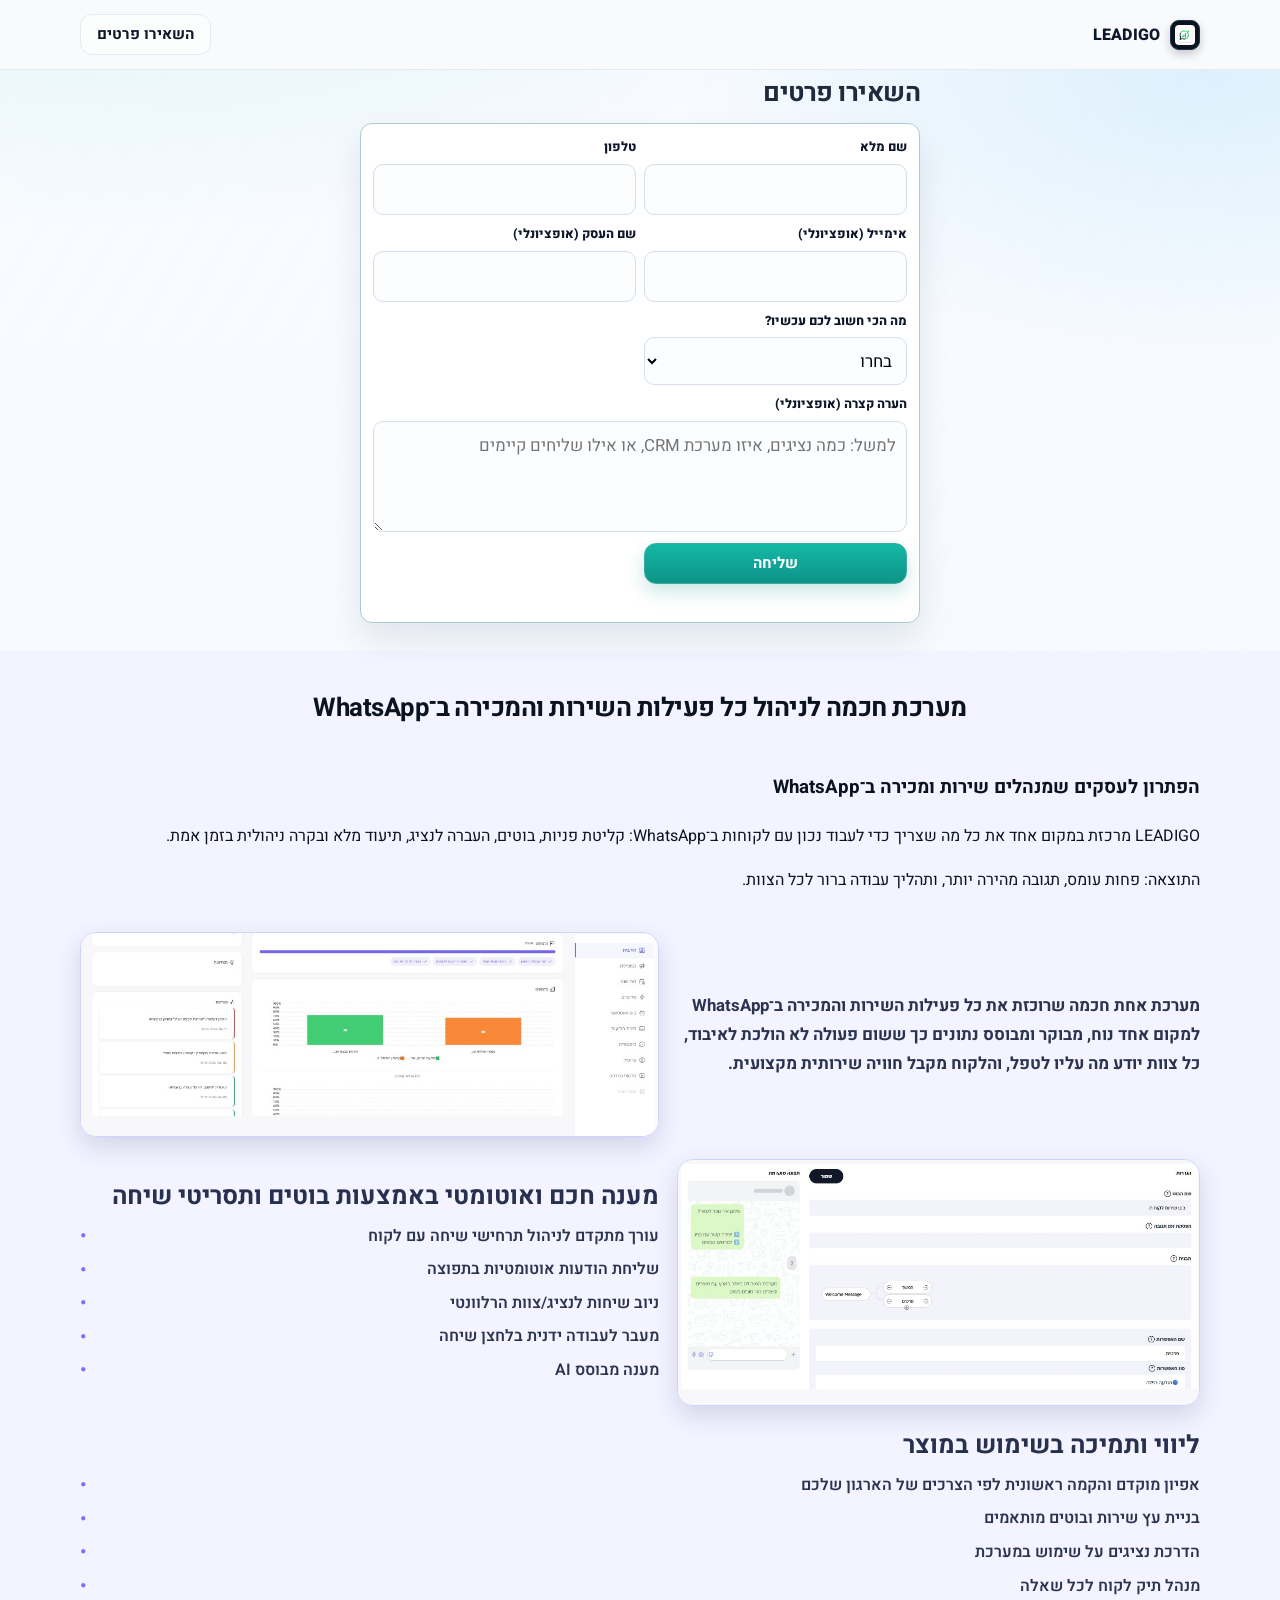
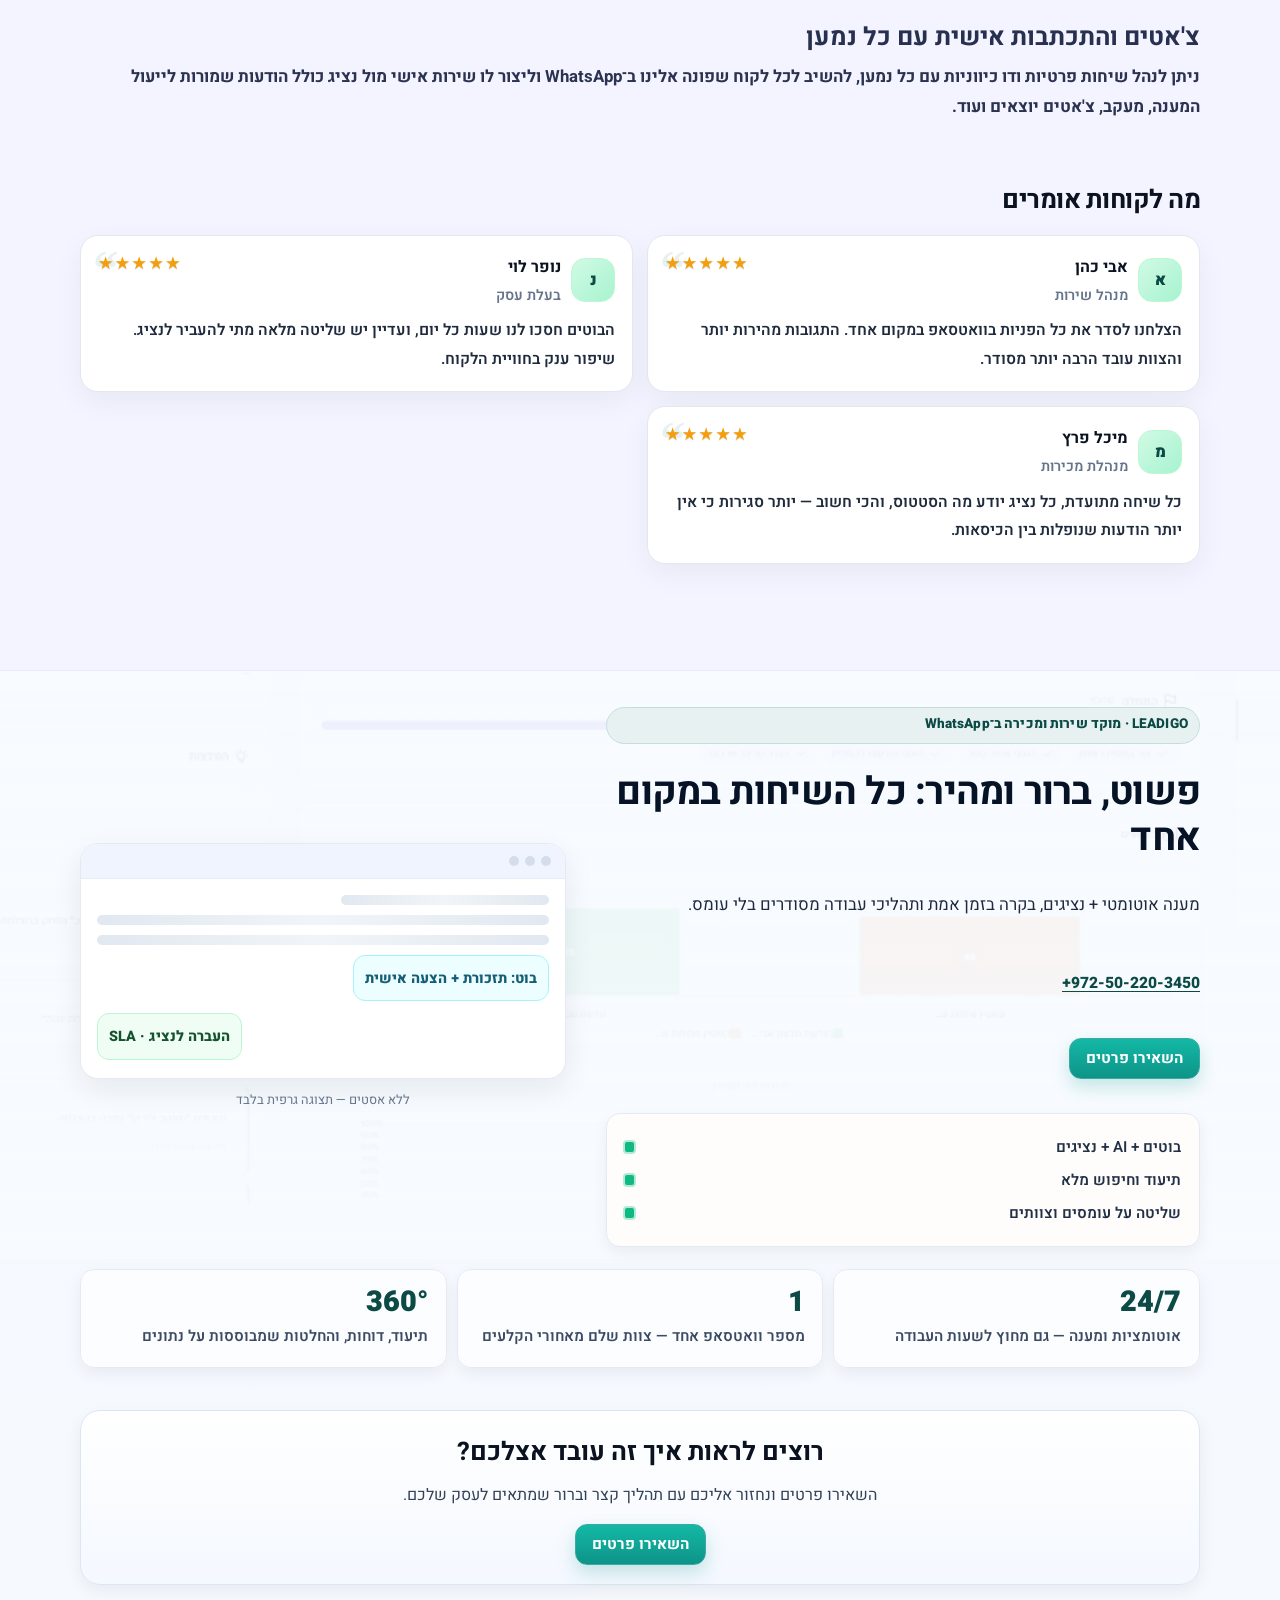
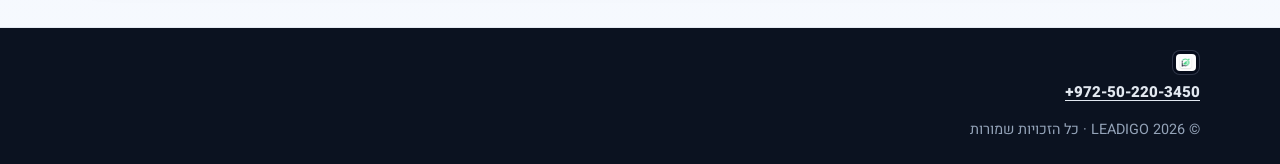
==== develop_folder/Leadigo/index.html @ 7d0fe499 "change views" ====
<!DOCTYPE html>
<html lang="he" dir="rtl">
  <head>
    <meta charset="UTF-8" />
    <meta name="viewport" content="width=device-width, initial-scale=1.0" />
    <meta name="description" content="LEADIGO — מערכת חכמה לניהול שירות ומכירה ב-WhatsApp: בוטים, אוטומציות, ריבוי נציגים, שליטה ובקרה." />
    <title>LEADIGO | מערכת לניהול שירות ומכירה ב-WhatsApp</title>
    <link rel="icon" type="image/png" href="images/brand/leadigo_favicon_green.png" />
    <link rel="preconnect" href="https://fonts.googleapis.com" />
    <link rel="preconnect" href="https://fonts.gstatic.com" crossorigin />
    <link href="https://fonts.googleapis.com/css2?family=Heebo:wght@400;500;600;700;800&display=swap" rel="stylesheet" />
    <link rel="stylesheet" href="css/styles.css" />
  </head>
  <body>
    <a class="skip-link" href="#main">דלג לתוכן</a>

    <header class="site-header">
      <div class="container header__inner">
        <div class="logo" aria-label="לוגו LEADIGO">
          <img class="logo__img logo__img--header" src="images/brand/leadigo_icon_app_white.png" alt="סמל LEADIGO" loading="eager" decoding="async" />
          <span class="logo__text">LEADIGO</span>
        </div>
        <div class="header__actions">
          <a class="btn btn--ghost" href="#lead">השאירו פרטים</a>
        </div>
      </div>
    </header>

    <main id="main">
      <section id="lead" class="section lead lead--top">
        <div class="container lead__grid">
          <div class="lead-top__info">
            <h2 class="section__title lead-top__title"><span>השאירו פרטים</span></h2>
          </div>
          <form class="form" id="contact-form" novalidate>
            <label class="field">
              <span>שם מלא</span>
              <input name="name" type="text" autocomplete="name" required />
            </label>
            <label class="field">
              <span>טלפון</span>
              <input name="phone" type="tel" autocomplete="tel" inputmode="tel" required />
            </label>
            <label class="field">
              <span>אימייל (אופציונלי)</span>
              <input name="email" type="email" autocomplete="email" />
            </label>
            <label class="field">
              <span>שם העסק (אופציונלי)</span>
              <input name="business" type="text" autocomplete="organization" />
            </label>
            <label class="field">
              <span>מה הכי חשוב לכם עכשיו?</span>
              <select name="focus" required>
                <option value="" selected disabled>בחרו</option>
                <option value="retention">שימור לקוחות / נטישה</option>
                <option value="automations">אוטמציות ומבצעים</option>
                <option value="support">מוקד שירות / ריבוי נציגים</option>
                <option value="overview">הכל — רוצים תמונת מצב</option>
              </select>
            </label>
            <label class="field field--full">
              <span>הערה קצרה (אופציונלי)</span>
              <textarea name="note" rows="3" placeholder="למשל: כמה נציגים, איזו מערכת CRM, או אילו שליחים קיימים"></textarea>
            </label>
            <button class="btn btn--primary btn--block" type="submit">שליחה</button>
            <p class="form__status" id="form-status" role="status" aria-live="polite"></p>
            <p class="form__fallback" id="form-fallback-tel" hidden>
              <a class="form-fallback__link" href="tel:+972502203450" dir="ltr">או התקשרו: +972-50-220-3450</a>
            </p>
          </form>
        </div>
      </section>

      <section class="section wa-solution" id="wa-solution" aria-labelledby="wa-solution-title">
        <div class="container wa-solution__stack">
          <h2 class="section__title wa-solution__main-title" id="wa-solution-title">מערכת חכמה לניהול כל פעילות השירות והמכירה ב־WhatsApp</h2>
          <article class="wa-intro">
            <div class="wa-intro__text">
              <h3>הפתרון לעסקים שמנהלים שירות ומכירה ב־WhatsApp</h3>
              <p>
                LEADIGO מרכזת במקום אחד את כל מה שצריך כדי לעבוד נכון עם לקוחות ב־WhatsApp: קליטת פניות, בוטים, העברה לנציג,
                תיעוד מלא ובקרה ניהולית בזמן אמת.
              </p>
              <p>
                התוצאה: פחות עומס, תגובה מהירה יותר, ותהליך עבודה ברור לכל הצוות.
              </p>
            </div>
          </article>

          <article class="wa-block wa-block--top">
            <div class="wa-block__text">
              <p>
                מערכת אחת חכמה שרוכזת את כל פעילות השירות והמכירה ב־WhatsApp למקום אחד נוח, מבוקר ומבוסס נתונים כך ששום פעולה לא
                הולכת לאיבוד, כל צוות יודע מה עליו לטפל, והלקוח מקבל חוויה שירותית מקצועית.
              </p>
            </div>
            <figure class="wa-block__media">
              <img src="images/leadigo-dashboard.png" alt="מסך מערכת LEADIGO לניהול שיחות ומכירה ב-WhatsApp" loading="eager" decoding="async" />
            </figure>
          </article>

          <article class="wa-block wa-block--bottom">
            <figure class="wa-block__media">
              <img src="images/leadigo-bot.png" alt="בוט ותסריטי שיחה לניהול אוטומטי ב-WhatsApp" loading="lazy" decoding="async" />
            </figure>
            <div class="wa-block__text">
              <h3>מענה חכם ואוטומטי באמצעות בוטים ותסריטי שיחה</h3>
              <ul class="wa-block__list" role="list">
                <li>עורך מתקדם לניהול תרחישי שיחה עם לקוח</li>
                <li>שליחת הודעות אוטומטיות בתפוצה</li>
                <li>ניוב שיחות לנציג/צוות הרלוונטי</li>
                <li>מעבר לעבודה ידנית בלחצן שיחה</li>
                <li>מענה מבוסס AI</li>
              </ul>
            </div>
          </article>

          <article class="wa-block wa-block--support">
            <div class="wa-block__text">
              <h3>ליווי ותמיכה בשימוש במוצר</h3>
              <ul class="wa-block__list" role="list">
                <li>אפיון מוקדם והקמה ראשונית לפי הצרכים של הארגון שלכם</li>
                <li>בניית עץ שירות ובוטים מותאמים</li>
                <li>הדרכת נציגים על שימוש במערכת</li>
                <li>מנהל תיק לקוח לכל שאלה</li>
              </ul>
            </div>
          </article>

          <article class="wa-block wa-block--fourth">
            <div class="wa-block__text">
              <h3>צ'אטים והתכתבות אישית עם כל נמען</h3>
              <p>
                ניתן לנהל שיחות פרטיות ודו כיווניות עם כל נמען, להשיב לכל לקוח שפונה אלינו ב־WhatsApp וליצור לו שירות אישי מול
                נציג כולל הודעות שמורות לייעול המענה, מעקב, צ'אטים יוצאים ועוד.
              </p>
            </div>
          </article>

          <section class="section testimonials" aria-label="ביקורות לקוחות">
            <h2 class="section__title">מה לקוחות אומרים</h2>
            <div class="reviews">
              <article class="review">
                <div class="review__head">
                  <span class="review__avatar" aria-hidden="true">א</span>
                  <div>
                    <h3 class="review__name">אבי כהן</h3>
                    <p class="review__role">מנהל שירות</p>
                  </div>
                  <div class="stars" aria-label="דירוג 5 מתוך 5">
                    <span class="star">★</span><span class="star">★</span><span class="star">★</span><span class="star">★</span><span class="star">★</span>
                  </div>
                </div>
                <p class="review__text">הצלחנו לסדר את כל הפניות בוואטסאפ במקום אחד. התגובות מהירות יותר והצוות עובד הרבה יותר מסודר.</p>
              </article>

              <article class="review">
                <div class="review__head">
                  <span class="review__avatar" aria-hidden="true">נ</span>
                  <div>
                    <h3 class="review__name">נופר לוי</h3>
                    <p class="review__role">בעלת עסק</p>
                  </div>
                  <div class="stars" aria-label="דירוג 5 מתוך 5">
                    <span class="star">★</span><span class="star">★</span><span class="star">★</span><span class="star">★</span><span class="star">★</span>
                  </div>
                </div>
                <p class="review__text">הבוטים חסכו לנו שעות כל יום, ועדיין יש שליטה מלאה מתי להעביר לנציג. שיפור ענק בחוויית הלקוח.</p>
              </article>

              <article class="review">
                <div class="review__head">
                  <span class="review__avatar" aria-hidden="true">מ</span>
                  <div>
                    <h3 class="review__name">מיכל פרץ</h3>
                    <p class="review__role">מנהלת מכירות</p>
                  </div>
                  <div class="stars" aria-label="דירוג 5 מתוך 5">
                    <span class="star">★</span><span class="star">★</span><span class="star">★</span><span class="star">★</span><span class="star">★</span>
                  </div>
                </div>
                <p class="review__text">כל שיחה מתועדת, כל נציג יודע מה הסטטוס, והכי חשוב — יותר סגירות כי אין יותר הודעות שנופלות בין הכיסאות.</p>
              </article>
            </div>
          </section>
        </div>
      </section>

      <section class="hero">
        <div class="container hero__grid">
          <div class="hero__copy">
            <p class="eyebrow">LEADIGO · מוקד שירות ומכירה ב־WhatsApp</p>
            <h1>פשוט, ברור ומהיר: כל השיחות במקום אחד</h1>
            <p class="lead">מענה אוטומטי + נציגים, בקרה בזמן אמת ותהליכי עבודה מסודרים בלי עומס.</p>
            <p class="contact-line"><a class="inline-link" href="tel:+972502203450" dir="ltr">+972-50-220-3450</a></p>
            <div class="hero__actions">
              <a class="btn btn--primary" href="#lead">השאירו פרטים</a>
            </div>
            <ul class="hero__checklist" role="list">
              <li>בוטים + AI + נציגים</li>
              <li>תיעוד וחיפוש מלא</li>
              <li>שליטה על עומסים וצוותים</li>
            </ul>
          </div>
          <div class="hero__panel" aria-hidden="true">
            <div class="mock-card">
              <div class="mock-card__header">
                <span class="mock-dot"></span>
                <span class="mock-dot"></span>
                <span class="mock-dot"></span>
              </div>
              <div class="mock-card__body">
                <div class="mock-line mock-line--short"></div>
                <div class="mock-line"></div>
                <div class="mock-line"></div>
                <div class="mock-pill">בוט: תזכורת + הצעה אישית</div>
                <div class="mock-pill mock-pill--alt">העברה לנציג · SLA</div>
              </div>
            </div>
            <p class="mock-note">ללא אסטים — תצוגה גרפית בלבד</p>
          </div>
        </div>
      </section>

      <section class="stats" aria-label="מספרים">
        <div class="container stats__row">
          <div class="stat">
            <span class="stat__num">24/7</span>
            <span class="stat__label">אוטומציות ומענה — גם מחוץ לשעות העבודה</span>
          </div>
          <div class="stat">
            <span class="stat__num">1</span>
            <span class="stat__label">מספר וואטסאפ אחד — צוות שלם מאחורי הקלעים</span>
          </div>
          <div class="stat">
            <span class="stat__num">360°</span>
            <span class="stat__label">תיעוד, דוחות, והחלטות שמבוססות על נתונים</span>
          </div>
        </div>
      </section>

      <section class="section closing-cta" aria-label="סיום">
        <div class="container closing-cta__inner">
          <h2>רוצים לראות איך זה עובד אצלכם?</h2>
          <p>השאירו פרטים ונחזור אליכם עם תהליך קצר וברור שמתאים לעסק שלכם.</p>
          <div class="closing-cta__actions">
            <a class="btn btn--primary" href="#lead">השאירו פרטים</a>
          </div>
        </div>
      </section>
    </main>

    <footer class="site-footer">
      <div class="container footer__inner">
        <img class="footer__logo" src="images/brand/leadigo_icon_app_white.png" alt="סמל LEADIGO" loading="lazy" decoding="async" />
        <p class="footer__line">
          <a class="footer__link" href="tel:+972502203450" dir="ltr">+972-50-220-3450</a>
        </p>
        <p class="footer__muted">© <span id="y"></span> LEADIGO · כל הזכויות שמורות</p>
      </div>
    </footer>

    <script src="js/main.js" defer></script>
  </body>
</html>
---- develop_folder/Leadigo/css/styles.css ----
/* Landing — RTL, mobile-first; decorative patterns + selected screenshots */
:root {
  --bg: #f6f8fb;
  --surface: #ffffff;
  --text: #0b1220;
  --muted: #4b5b76;
  --border: #e5eaf2;
  --shadow: 0 10px 30px rgba(15, 23, 42, 0.08);
  --shadow-sm: 0 6px 16px rgba(15, 23, 42, 0.06);
  --brand: #0f766e;
  --brand-2: #0d9488;
  --brand-ink: #053f3a;
  --ring: 0 0 0 4px rgba(13, 148, 136, 0.18);
  --radius: 14px;
  --radius-sm: 10px;
  --max: 1120px;
}

*,
*::before,
*::after {
  box-sizing: border-box;
}

html {
  scroll-behavior: smooth;
}

body {
  margin: 0;
  font-family: "Heebo", system-ui, -apple-system, "Segoe UI", Arial, sans-serif;
  color: var(--text);
  background:
    radial-gradient(1300px 650px at 8% -5%, rgba(20, 184, 166, 0.16), transparent 62%),
    radial-gradient(950px 520px at 94% 2%, rgba(14, 165, 233, 0.12), transparent 56%),
    linear-gradient(180deg, #f8fbff 0%, #f4f8ff 48%, #f6f9fe 100%);
  line-height: 1.75;
  font-size: 16px;
}
body::before {
  content: "";
  position: fixed;
  inset: 0;
  pointer-events: none;
  background: linear-gradient(120deg, rgba(255, 255, 255, 0.18), rgba(255, 255, 255, 0));
  z-index: -1;
}

a {
  color: inherit;
  text-decoration-thickness: 0.08em;
  text-underline-offset: 0.2em;
}

img,
svg,
video {
  max-width: 100%;
  height: auto;
}

.container {
  width: min(100% - 40px, var(--max));
  margin-inline: auto;
}

.skip-link {
  position: absolute;
  inset-inline-start: 10px;
  top: 10px;
  padding: 0.5rem 0.75rem;
  background: #000;
  color: #fff;
  border-radius: 8px;
  transform: translateY(-200%);
  z-index: 1000;
}
.skip-link:focus {
  transform: translateY(0);
}

/* Header */
.site-header {
  position: sticky;
  top: 0;
  z-index: 20;
  backdrop-filter: blur(10px);
  background: color-mix(in srgb, var(--bg) 78%, #ffffff 22%);
  border-bottom: 1px solid var(--border);
}
.header__inner {
  display: flex;
  align-items: center;
  justify-content: space-between;
  gap: 12px;
  padding: 14px 0;
  flex-wrap: wrap;
  row-gap: 10px;
}
.header__actions {
  display: flex;
  flex-wrap: wrap;
  align-items: center;
  justify-content: flex-end;
  gap: 8px;
}
@media (max-width: 640px) {
  .header__actions {
    width: 100%;
    justify-content: stretch;
  }
  .header__actions .btn {
    flex: 1 1 auto;
    min-width: calc(50% - 4px);
  }
  .hero {
    padding-top: 20px;
  }
  .hero__grid {
    gap: 22px;
  }
  .hero__actions {
    gap: 8px;
  }
  .hero__actions .btn {
    width: 100%;
  }
  .section {
    padding: 32px 0;
  }
  .section__title {
    margin-bottom: 0.6rem;
    line-height: 1.3;
  }
  .section__sub {
    margin-bottom: 1rem;
    line-height: 1.8;
  }
  .card {
    padding: 1rem;
  }
  .bullets {
    gap: 0.7rem;
  }
  .bullets li {
    padding: 0.85rem 0.85rem 0.9rem 0.75rem;
    line-height: 1.7;
  }
  .visual-teaser__main {
    min-height: 260px;
  }
  .visual-teaser__main img {
    height: 205px;
  }
  .visual-teaser__mini img {
    height: 150px;
  }
  .lead--top {
    padding-top: 14px;
  }
  .lead--top .section__title {
    font-size: 1.3rem;
  }
  .wa-solution {
    padding: 24px 0 20px;
  }
  .wa-solution .btn--primary {
    width: 100%;
  }
  .hero,
  .stats,
  .visual-strip,
  #features,
  .section--tint,
  .closing-cta,
  .site-footer {
    display: none;
  }
  .wa-solution__stack {
    gap: 14px;
  }
  .wa-solution__main-title {
    font-size: 1.45rem;
    line-height: 1.25;
  }
  .wa-block {
    gap: 10px;
  }
  .wa-block__text p {
    font-size: 0.98rem;
    line-height: 1.6;
  }
  .wa-block__text h3 {
    font-size: 1.28rem;
  }
  .wa-block__list li {
    font-size: 0.95rem;
  }
  .lead-top__pitch {
    text-align: center;
    margin-bottom: 0.85rem;
  }
  .lead-top__info {
    text-align: center;
  }
  .lead-top__title {
    justify-content: center;
    flex-wrap: wrap;
  }
  .lead-top__title-logo {
    width: 94px;
    border-radius: 10px;
  }
  .lead-top__logo {
    width: 150px;
    margin: 0 auto 0.6rem;
  }
  .logo__img--header {
    width: 28px;
    height: 28px;
    padding: 4px;
  }
  .logo__text {
    font-size: 0.92rem;
  }
  .flow {
    gap: 10px;
  }
  .flow__step {
    padding: 0.8rem;
  }
}
.logo {
  display: flex;
  align-items: center;
  gap: 10px;
  min-width: 0;
}
.logo__img {
  object-fit: cover;
  object-position: center;
  border-radius: 10px;
  flex: 0 0 auto;
  background: transparent;
}
.logo__img--header {
  width: 30px;
  height: 30px;
  padding: 4px;
  border-radius: 9px;
  background: #0b1220;
  border: 1px solid #1f3048;
  box-shadow: 0 4px 10px rgba(2, 6, 23, 0.2);
}
.logo__mark {
  width: 12px;
  height: 12px;
  border-radius: 999px;
  background: linear-gradient(135deg, var(--brand-2), #0369a1);
  box-shadow: 0 0 0 4px color-mix(in srgb, var(--brand) 20%, #ffffff 80%);
  flex: 0 0 auto;
}
.logo__text {
  font-weight: 800;
  color: #0f172a;
  white-space: nowrap;
  overflow: hidden;
  text-overflow: ellipsis;
  font-size: 1rem;
  letter-spacing: 0.01em;
}

/* Buttons */
.btn {
  display: inline-flex;
  align-items: center;
  justify-content: center;
  gap: 0.4rem;
  border: 1px solid transparent;
  border-radius: 12px;
  padding: 0.7rem 1rem;
  font-weight: 700;
  line-height: 1.1;
  cursor: pointer;
  text-decoration: none;
  transition: transform 0.12s ease, background 0.2s ease, box-shadow 0.2s ease, border-color 0.2s ease;
  font-family: inherit;
  font-size: 0.95rem;
  white-space: nowrap;
}
.btn:focus-visible {
  outline: none;
  box-shadow: var(--ring);
}
.btn--primary {
  background: linear-gradient(180deg, #14b8a6, #0d9488);
  color: #fff;
  border-color: color-mix(in srgb, #ffffff 20%, #0d9488 80%);
  box-shadow: 0 8px 18px rgba(13, 148, 136, 0.22);
}
.btn--primary:hover {
  transform: translateY(-1px);
  box-shadow: 0 12px 24px rgba(13, 148, 136, 0.26);
}
.btn--primary:active {
  transform: translateY(0);
}
.btn--ghost {
  background: rgba(255, 255, 255, 0.6);
  border-color: var(--border);
  color: #0f172a;
}
.btn--ghost:hover {
  border-color: color-mix(in srgb, var(--brand) 30%, #ffffff 70%);
  background: #fff;
}
.btn--link {
  background: transparent;
  color: #0b4a45;
  border: 0;
  text-decoration: underline;
  text-underline-offset: 0.25em;
  box-shadow: none;
  font-weight: 600;
  padding: 0.6rem 0.5rem;
}
.btn--wa {
  background: #25d366;
  color: #062d20;
  border-color: #16a34a;
  box-shadow: 0 8px 16px rgba(22, 163, 74, 0.22);
}
.btn--wa:hover {
  filter: brightness(1.04);
  transform: translateY(-1px);
}
.btn--block {
  width: 100%;
}
.btn--block {
  margin-top: 0.2rem;
}

/* Top: WhatsApp product context (before lead form) */
.wa-solution {
  padding: 26px 0 18px;
  border-bottom: 1px solid #e8eaff;
  background: #f3f4ff;
}
.wa-solution__stack {
  max-width: 1140px;
  margin-inline: auto;
  display: grid;
  gap: 22px;
}
.wa-solution__main-title {
  text-align: center;
  margin-bottom: 0;
  font-size: clamp(1.45rem, 1rem + 1.2vw, 2.1rem);
}
.wa-block {
  display: grid;
  grid-template-columns: 1fr;
  gap: 18px;
  align-items: center;
}
@media (min-width: 980px) {
  .wa-block--top,
  .wa-block--bottom {
    grid-template-columns: 0.95fr 1.05fr;
  }
}
.wa-block--bottom .wa-block__text {
  order: 2;
}
.wa-block__media {
  margin: 0;
}
.wa-block__media img {
  display: block;
  width: 100%;
  border-radius: 16px;
  border: 1px solid #cfd3ff;
  box-shadow: 0 10px 24px rgba(40, 48, 120, 0.16);
}
.wa-block__text p {
  margin: 0;
  font-weight: 700;
  font-size: 1.05rem;
  line-height: 1.75;
  color: #2b3350;
}
.wa-block__text h3 {
  margin: 0 0 0.6rem 0;
  font-size: clamp(1.25rem, 1rem + 0.7vw, 1.8rem);
  line-height: 1.25;
  color: #28304f;
}
.wa-block__list {
  margin: 0;
  padding: 0;
  list-style: none;
  display: grid;
  gap: 0.35rem;
}
.wa-block__list li {
  position: relative;
  padding-inline-end: 1rem;
  font-size: 1rem;
  color: #2b3350;
  font-weight: 600;
}
.wa-block__list li::before {
  content: "•";
  position: absolute;
  inset-inline-end: 0;
  top: -0.05rem;
  color: #7c6cff;
  font-size: 1.15rem;
}
.wa-block--support {
  margin-top: 2px;
}

/* Hero */
.hero {
  padding: 36px 0 12px;
  position: relative;
}
.hero::before {
  content: "";
  position: absolute;
  inset: 0;
  background-image: linear-gradient(180deg, rgba(248, 251, 255, 0.9), rgba(248, 251, 255, 0.96)), url("../images/leadigo-dashboard.png");
  background-size: cover;
  background-position: center top;
  opacity: 0.78;
  z-index: -1;
}
.hero__grid {
  display: grid;
  grid-template-columns: 1fr;
  gap: 28px;
  align-items: start;
}
.hero__copy {
  display: grid;
  gap: 0.8rem;
}
@media (min-width: 900px) {
  .hero__grid {
    grid-template-columns: 1.1fr 0.9fr;
    gap: 40px;
    align-items: center;
  }
}
.eyebrow {
  display: inline-flex;
  align-items: center;
  gap: 0.5rem;
  font-weight: 800;
  letter-spacing: 0.01em;
  text-transform: none;
  color: #0b4a45;
  background: color-mix(in srgb, var(--brand) 10%, #ffffff 90%);
  border: 1px solid color-mix(in srgb, var(--brand) 24%, #ffffff 76%);
  border-radius: 999px;
  padding: 0.35rem 0.7rem;
  font-size: 0.85rem;
  margin: 0 0 0.8rem 0;
}
h1 {
  font-size: clamp(1.75rem, 1.1rem + 2.1vw, 2.4rem);
  line-height: 1.2;
  margin: 0 0 1rem 0;
  color: #061226;
  letter-spacing: -0.02em;
}
.lead {
  color: #1f2a3d;
  font-size: 1.05rem;
  margin: 0 0 1.25rem 0;
  line-height: 1.8;
}
.contact-line {
  margin: 0.55rem 0 1.15rem 0;
  font-size: 0.98rem;
  color: #1e293b;
  font-weight: 600;
}
.contact-line--tight {
  margin: 0.2rem 0 0.6rem 0;
  font-size: 0.95rem;
}
.contact-line__sep {
  color: #94a3b8;
  margin: 0 0.4rem;
  font-weight: 400;
}
.inline-link {
  color: #0b4a45;
  font-weight: 800;
  text-decoration: underline;
  text-underline-offset: 0.2em;
}
code {
  font-size: 0.85em;
  background: #f1f5f9;
  padding: 0.1em 0.35em;
  border-radius: 6px;
  border: 1px solid #e2e8f0;
}
.hero__actions {
  display: flex;
  flex-wrap: wrap;
  gap: 10px;
  margin: 0.6rem 0 0.3rem 0;
  align-items: center;
}
.hero__checklist {
  margin: 1rem 0 0 0;
  padding: 0.85rem 1.1rem;
  list-style: none;
  border: 1px solid var(--border);
  background: color-mix(in srgb, #ffffff 80%, #fff7ed 20%);
  border-radius: 14px;
  box-shadow: var(--shadow-sm);
}
.hero__checklist li {
  position: relative;
  padding-inline-end: 1.6rem;
  margin: 0.4rem 0;
  color: #223047;
  font-weight: 600;
  font-size: 0.95rem;
}
.hero__checklist li::before {
  content: "";
  position: absolute;
  inset-inline-end: 0;
  top: 0.5rem;
  width: 0.6rem;
  height: 0.6rem;
  border-radius: 2px;
  background: #10b981;
  box-shadow: 0 0 0 2px color-mix(in srgb, #10b981 32%, #ffffff 68%);
}
.hero__panel {
  display: flex;
  flex-direction: column;
  gap: 10px;
}
.mock-card {
  background: var(--surface);
  border: 1px solid var(--border);
  border-radius: 18px;
  box-shadow: var(--shadow);
  overflow: hidden;
}
.mock-card__header {
  display: flex;
  gap: 6px;
  padding: 12px 14px;
  background: #f0f4ff;
  border-bottom: 1px solid #e7edf8;
}
.mock-dot {
  width: 10px;
  height: 10px;
  border-radius: 999px;
  background: #cbd5e1;
  opacity: 0.7;
}
.mock-card__body {
  padding: 16px 16px 18px;
  display: grid;
  gap: 10px;
}
.mock-line {
  height: 10px;
  border-radius: 999px;
  background: linear-gradient(90deg, #e2e8f0, #f1f5f9, #e2e8f0);
}
.mock-line--short {
  width: 46%;
}
.mock-pill {
  font-size: 0.9rem;
  display: inline-flex;
  align-items: center;
  justify-content: center;
  padding: 0.6rem 0.7rem;
  background: #ecfeff;
  color: #155e75;
  border: 1px solid #a5f3fc;
  border-radius: 12px;
  font-weight: 800;
  width: fit-content;
  max-width: 100%;
}
.mock-pill--alt {
  background: #f0fdf4;
  color: #14532d;
  border-color: #bbf7d0;
  justify-self: end;
  margin-top: 2px;
}
.mock-note {
  font-size: 0.8rem;
  color: #64748b;
  text-align: center;
  margin: 0;
}

/* Stats */
.stats {
  margin-top: 10px;
}
.stats__row {
  display: grid;
  grid-template-columns: 1fr;
  gap: 10px;
  margin-top: 10px;
}
@media (min-width: 800px) {
  .stats__row {
    grid-template-columns: repeat(3, 1fr);
  }
}
.visual-strip {
  padding-top: 26px;
}
.visual-teaser {
  display: grid;
  grid-template-columns: 1fr;
  gap: 14px;
  margin-top: 0.8rem;
}
@media (min-width: 940px) {
  .visual-teaser {
    grid-template-columns: 1.25fr 0.75fr;
    gap: 18px;
    align-items: stretch;
  }
}
.visual-teaser__main,
.visual-teaser__mini {
  background: #fff;
  border: 1px solid #dbe6f2;
  border-radius: 18px;
  box-shadow: 0 12px 30px rgba(15, 23, 42, 0.08);
  overflow: hidden;
  opacity: 0;
  transform: translateY(14px);
  animation: visual-fade-in 650ms ease forwards;
}
.visual-teaser__main {
  animation-delay: 80ms;
}
.visual-teaser__mini:nth-child(1) {
  animation-delay: 180ms;
}
.visual-teaser__mini:nth-child(2) {
  animation-delay: 280ms;
}
.visual-teaser__main img,
.visual-teaser__mini img {
  display: block;
  width: 100%;
  height: 100%;
  object-fit: cover;
  object-position: top center;
  background: #e2e8f0;
}
@media (min-width: 940px) {
  .visual-teaser__main {
    min-height: 380px;
  }
}
.visual-teaser__main p,
.visual-teaser__mini p {
  margin: 0;
  padding: 0.75rem 0.9rem 0.85rem;
  font-weight: 700;
  color: #1e293b;
  background: linear-gradient(180deg, #ffffff, #f8fbff);
}
.visual-teaser__side {
  display: grid;
  gap: 14px;
}
.visual-teaser__mini {
  min-height: 182px;
}
@keyframes visual-fade-in {
  from {
    opacity: 0;
    transform: translateY(14px);
  }
  to {
    opacity: 1;
    transform: translateY(0);
  }
}

/* Flow */
.flow {
  display: grid;
  grid-template-columns: 1fr;
  gap: 12px;
  margin-top: 0.8rem;
}
@media (min-width: 900px) {
  .flow {
    grid-template-columns: repeat(4, 1fr);
  }
}
.flow__step {
  background: #fff;
  border: 1px solid #e2e8f0;
  border-radius: 14px;
  padding: 0.9rem;
  box-shadow: 0 6px 18px rgba(2, 6, 23, 0.05);
}
.flow__num {
  display: inline-flex;
  width: 1.8rem;
  height: 1.8rem;
  align-items: center;
  justify-content: center;
  border-radius: 999px;
  background: #0f766e;
  color: #fff;
  font-weight: 800;
  font-size: 0.9rem;
}
.flow__step h3 {
  margin: 0.5rem 0 0.35rem;
  font-size: 1rem;
}
.flow__step p {
  margin: 0;
  color: #475569;
  font-size: 0.92rem;
}

.closing-cta {
  padding-top: 20px;
}
.closing-cta__inner {
  border: 1px solid #dbe6f2;
  background: linear-gradient(180deg, #ffffff, #f4f8ff);
  border-radius: 20px;
  padding: 1.2rem;
  text-align: center;
  box-shadow: var(--shadow-sm);
}
.closing-cta__inner h2 {
  margin: 0 0 0.4rem 0;
  font-size: clamp(1.25rem, 1rem + 0.9vw, 1.6rem);
}
.closing-cta__inner p {
  margin: 0;
  color: #334155;
}
.closing-cta__actions {
  margin-top: 0.9rem;
  display: flex;
  flex-wrap: wrap;
  justify-content: center;
  gap: 8px;
}
.stat {
  background: rgba(255, 255, 255, 0.6);
  border: 1px solid var(--border);
  border-radius: var(--radius);
  padding: 1.05rem 1.1rem;
  box-shadow: var(--shadow-sm);
}
.stat__num {
  display: block;
  font-weight: 900;
  font-size: 1.8rem;
  line-height: 1.1;
  color: #0b4a45;
  margin-bottom: 0.2rem;
}
.stat__label {
  color: #3b4b63;
  font-size: 0.95rem;
  font-weight: 600;
}

/* Sections */
.section {
  padding: 42px 0;
}
.section--tint {
  background: linear-gradient(180deg, #ffffff, #f1f5f9 120%);
  border-top: 1px solid #e8eef7;
  border-bottom: 1px solid #e8eef7;
}
.section__title {
  margin: 0 0 0.4rem 0;
  font-size: clamp(1.35rem, 1.05rem + 0.7vw, 1.7rem);
  line-height: 1.2;
  letter-spacing: -0.02em;
}
.section__sub {
  margin: 0 0 1.35rem 0;
  color: #334155;
  max-width: 85ch;
  line-height: 1.85;
}
.feature-grid {
  display: grid;
  grid-template-columns: 1fr;
  gap: 14px;
  margin-top: 1.2rem;
}
@media (min-width: 800px) {
  .feature-grid {
    grid-template-columns: repeat(2, 1fr);
  }
}
.card {
  background: #fff;
  border: 1px solid var(--border);
  border-radius: var(--radius);
  box-shadow: var(--shadow-sm);
  padding: 1.1rem 1.15rem 1.15rem;
}
.card h3 {
  margin: 0 0 0.4rem 0;
  font-size: 1.1rem;
  color: #0b1220;
}
.card p {
  margin: 0;
  color: #2f3c52;
  font-size: 0.98rem;
  line-height: 1.75;
}
.bullets {
  list-style: none;
  margin: 0.5rem 0 0 0;
  padding: 0;
  display: grid;
  gap: 0.6rem;
}
.bullets li {
  position: relative;
  padding: 0.8rem 0.9rem 0.85rem 0.8rem;
  background: #fff;
  border: 1px solid #e2e8f0;
  border-radius: 12px;
  box-shadow: 0 4px 12px rgba(15, 23, 42, 0.04);
}
.bullets li::before {
  content: "✓";
  display: inline-block;
  width: 1.4rem;
  text-align: center;
  color: #0f766e;
  font-weight: 900;
  margin-left: 0.35rem;
}
html[dir="rtl"] .bullets li {
  border-right: 3px solid #14b8a6;
  border-left: 1px solid #e2e8f0;
}
html[dir="ltr"] .bullets li {
  border-left: 3px solid #14b8a6;
}

/* Form */
.lead {
  padding-bottom: 8px;
}
.lead--top {
  padding-top: 8px;
}
.lead--top .lead__grid {
  max-width: 560px;
  margin-inline: auto;
  gap: 8px;
  grid-template-columns: 1fr;
}
.lead-top__info {
  text-align: right;
}
.lead-top__title {
  display: inline-flex;
  align-items: center;
  gap: 0.3rem;
}
.lead-top__title-logo {
  width: 108px;
  height: auto;
  border-radius: 12px;
  padding: 0.2rem 0.45rem;
  background: linear-gradient(180deg, #ffffff, #f7fbff);
  border: 1px solid #deebf6;
  box-shadow: 0 4px 12px rgba(15, 23, 42, 0.05);
}
.lead-top__logo {
  width: 168px;
  height: auto;
  display: block;
  margin: 0 0 0.75rem auto;
}
.lead-top__logo--hero {
  background: linear-gradient(180deg, #ffffff, #f8fbff);
  border: 1px solid #e2e8f0;
  border-radius: 12px;
  padding: 0.35rem 0.6rem;
  box-shadow: 0 6px 14px rgba(15, 23, 42, 0.05);
}
.lead-top__info .section__sub {
  max-width: none;
}
.lead__grid {
  display: grid;
  grid-template-columns: 1fr;
  gap: 10px;
  align-items: start;
}
.lead-top__pitch {
  margin: 0 0 0.7rem 0;
  padding: 0.75rem 0.9rem;
  border-radius: 12px;
  border: 1px solid #d7e7f3;
  background: linear-gradient(180deg, #ffffff, #f7fbff);
  color: #1e293b;
  font-weight: 600;
  line-height: 1.7;
}
@media (min-width: 900px) {
  .lead__grid {
    grid-template-columns: 1.05fr 0.95fr;
    gap: 34px;
  }
  .lead--top .lead__grid {
    grid-template-columns: 1fr;
  }
}
.fineprint {
  margin: 0.9rem 0 0 0;
  color: #64748b;
  font-size: 0.9rem;
}
.form {
  background: #fff;
  border: 1px solid var(--border);
  border-radius: 12px;
  box-shadow: var(--shadow);
  padding: 0.75rem;
  display: grid;
  grid-template-columns: 1fr;
  gap: 0.5rem;
}
.lead--top .form {
  border-color: color-mix(in srgb, var(--brand) 24%, #dbe6f2 76%);
  box-shadow: 0 16px 34px rgba(15, 23, 42, 0.09);
}
@media (min-width: 600px) {
  .form {
    grid-template-columns: repeat(2, 1fr);
  }
  .field--full {
    grid-column: 1 / -1;
  }
}
.field {
  display: grid;
  gap: 0.3rem;
}
.field span {
  font-weight: 800;
  font-size: 0.8rem;
  color: #0f172a;
}
input,
select,
textarea {
  width: 100%;
  font: inherit;
  border-radius: 10px;
  border: 1px solid #d5deea;
  padding: 0.58rem 0.65rem;
  background: #fbfdff;
  transition: box-shadow 0.2s, border-color 0.2s, background 0.2s;
}
input:focus,
select:focus,
textarea:focus {
  outline: none;
  border-color: color-mix(in srgb, var(--brand) 50%, #d5deea 50%);
  box-shadow: var(--ring);
  background: #fff;
}
.form__status {
  grid-column: 1 / -1;
  min-height: 1rem;
  margin: 0.1rem 0 0 0;
  font-size: 0.85rem;
  font-weight: 700;
  color: #0f766e;
}
.form__fallback {
  grid-column: 1 / -1;
  margin: 0.1rem 0 0 0;
  text-align: center;
}
.form-fallback__link {
  font-weight: 800;
  color: #0b4a45;
  text-decoration: underline;
  text-underline-offset: 0.2em;
}

/* Testimonials */
.testimonials {
  padding-bottom: 64px;
}
.reviews {
  display: grid;
  grid-template-columns: 1fr;
  gap: 14px;
  margin-top: 1.2rem;
}
@media (min-width: 800px) {
  .reviews {
    grid-template-columns: repeat(2, 1fr);
  }
}
.review {
  background: #fff;
  border: 1px solid #e2e8f0;
  border-radius: 18px;
  padding: 1.05rem 1.05rem 1.1rem;
  box-shadow: 0 10px 30px rgba(2, 6, 23, 0.05);
  position: relative;
  overflow: hidden;
}
.review::before {
  content: "“";
  position: absolute;
  inset-inline-end: 12px;
  top: 6px;
  font-size: 3.2rem;
  line-height: 1;
  color: rgba(15, 118, 110, 0.10);
  font-weight: 900;
  font-family: Georgia, "Times New Roman", serif;
  pointer-events: none;
}
.review__head {
  display: grid;
  grid-template-columns: auto 1fr auto;
  gap: 10px;
  align-items: center;
  margin-bottom: 0.6rem;
}
.review__avatar {
  width: 44px;
  height: 44px;
  border-radius: 14px;
  display: flex;
  align-items: center;
  justify-content: center;
  font-weight: 900;
  color: #0b4a45;
  background: linear-gradient(135deg, #d1fae5, #a7f3d0);
  border: 1px solid #bbf7d0;
}
.review__name {
  font-size: 1rem;
  margin: 0 0 0.1rem 0;
}
.review__role {
  margin: 0;
  color: #64748b;
  font-size: 0.9rem;
  font-weight: 600;
}
.stars {
  display: inline-flex;
  gap: 1px;
  align-self: start;
  margin-top: 2px;
}
.star {
  color: #f59e0b;
  font-size: 1.1rem;
  line-height: 1;
  text-shadow: 0 1px 0 rgba(0, 0, 0, 0.1);
  filter: drop-shadow(0 1px 0 rgba(0, 0, 0, 0.03));
}
.review__text {
  margin: 0;
  color: #1f2a3d;
  font-size: 0.98rem;
  font-weight: 600;
  line-height: 1.8;
}

@media (max-width: 420px) {
  .review__head {
    grid-template-columns: auto 1fr;
    grid-template-rows: auto auto;
  }
  .stars {
    grid-column: 1 / -1;
    justify-self: start;
  }
}

/* Footer */
.site-footer {
  border-top: 1px solid var(--border);
  background: #0b1220;
  color: #cbd5e1;
  padding: 22px 0;
}
.footer__inner {
  display: grid;
  gap: 0.4rem;
}
.footer__logo {
  width: 28px;
  height: auto;
  padding: 3px;
  border-radius: 8px;
  background: rgba(2, 6, 23, 0.55);
  border: 1px solid rgba(148, 163, 184, 0.28);
}
.footer__logo--soft {
  padding: 0.25rem 0.45rem;
  border-radius: 10px;
  background: rgba(255, 255, 255, 0.95);
  border: 1px solid rgba(148, 163, 184, 0.35);
  box-shadow: 0 3px 10px rgba(2, 6, 23, 0.25);
}
.footer__line {
  margin: 0;
  line-height: 1.5;
  font-size: 0.95rem;
}
.footer__muted {
  margin: 0.4rem 0 0 0;
  color: #94a3b8;
  font-size: 0.9rem;
}
.footer__link {
  color: #e2e8f0;
  font-weight: 800;
  text-decoration: underline;
  text-underline-offset: 0.2em;
}
.footer__link:hover {
  color: #fff;
}
.footer__sep {
  margin: 0 0.45rem;
  color: #64748b;
}

/* Reduced motion */
@media (prefers-reduced-motion: reduce) {
  html {
    scroll-behavior: auto;
  }
  .btn {
    transition: none;
  }
  .btn--primary:hover {
    transform: none;
  }
  .visual-teaser__main,
  .visual-teaser__mini {
    animation: none;
    opacity: 1;
    transform: none;
  }
}
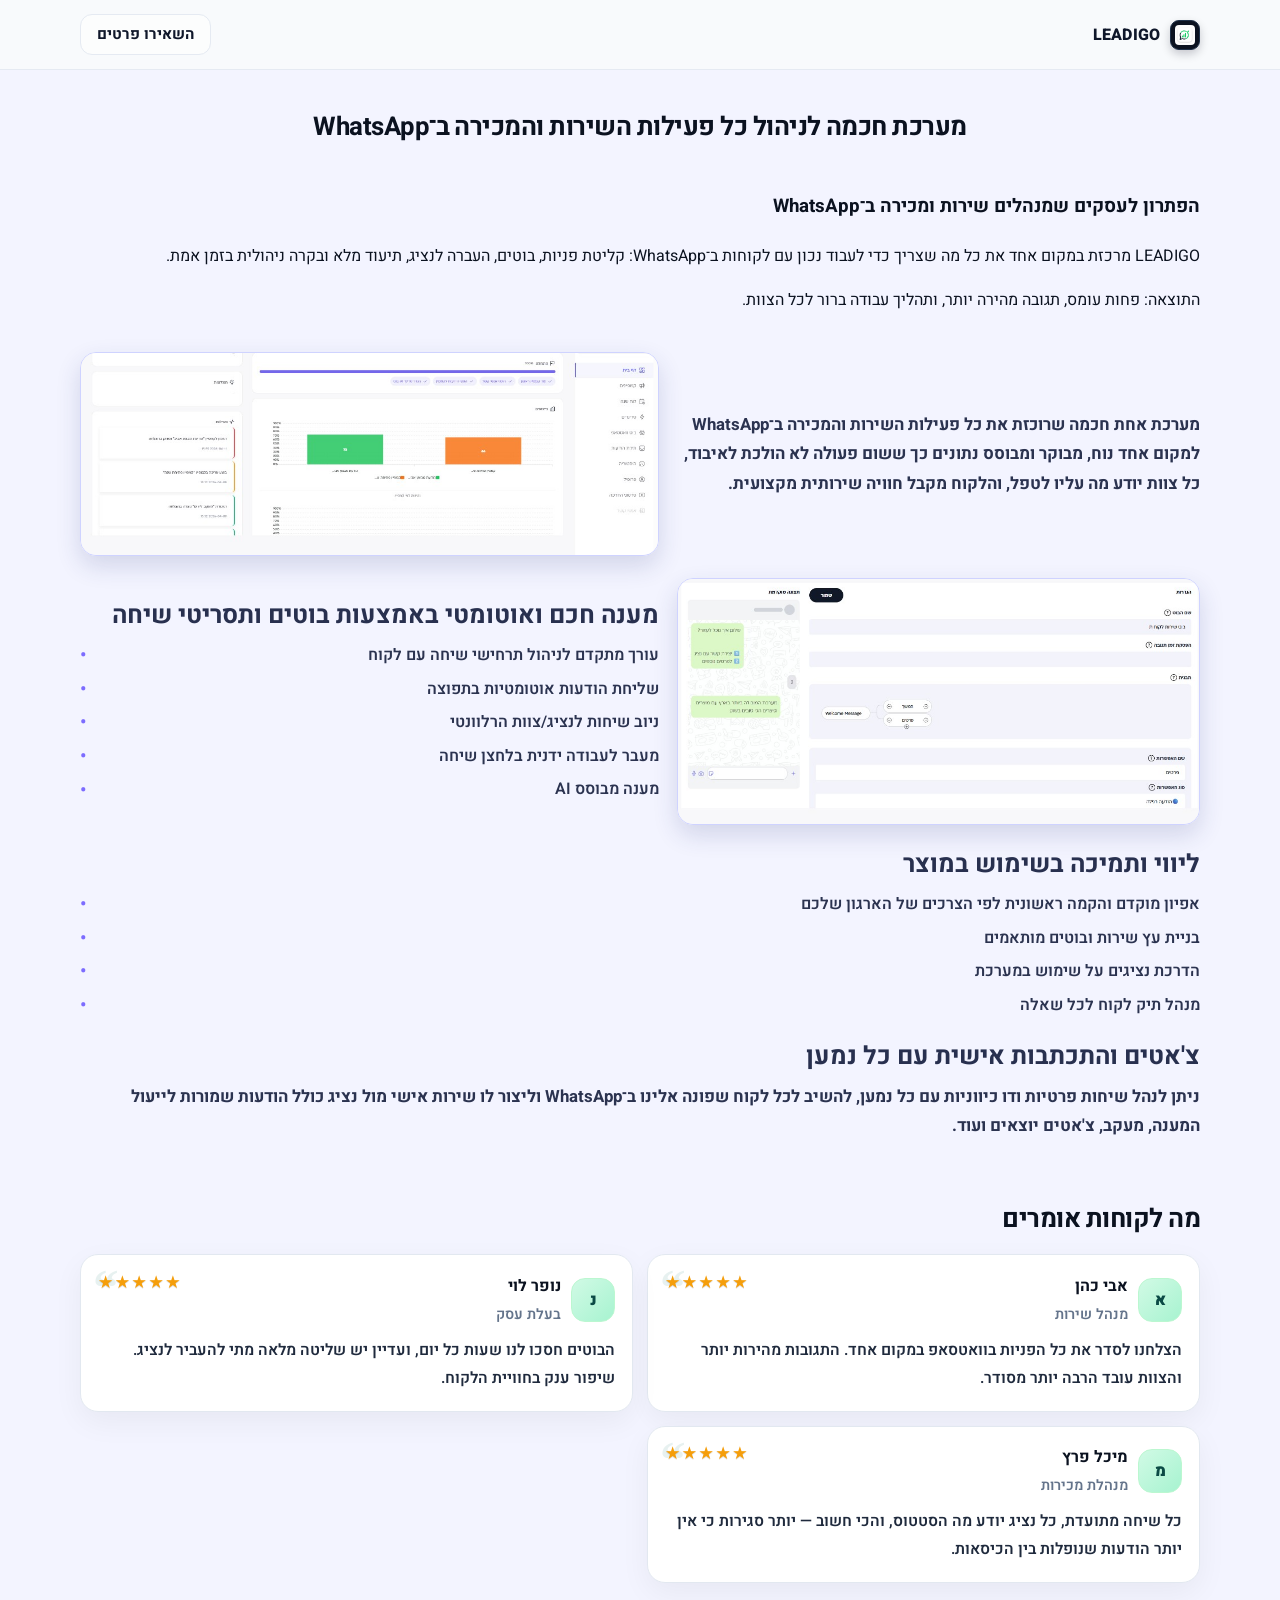
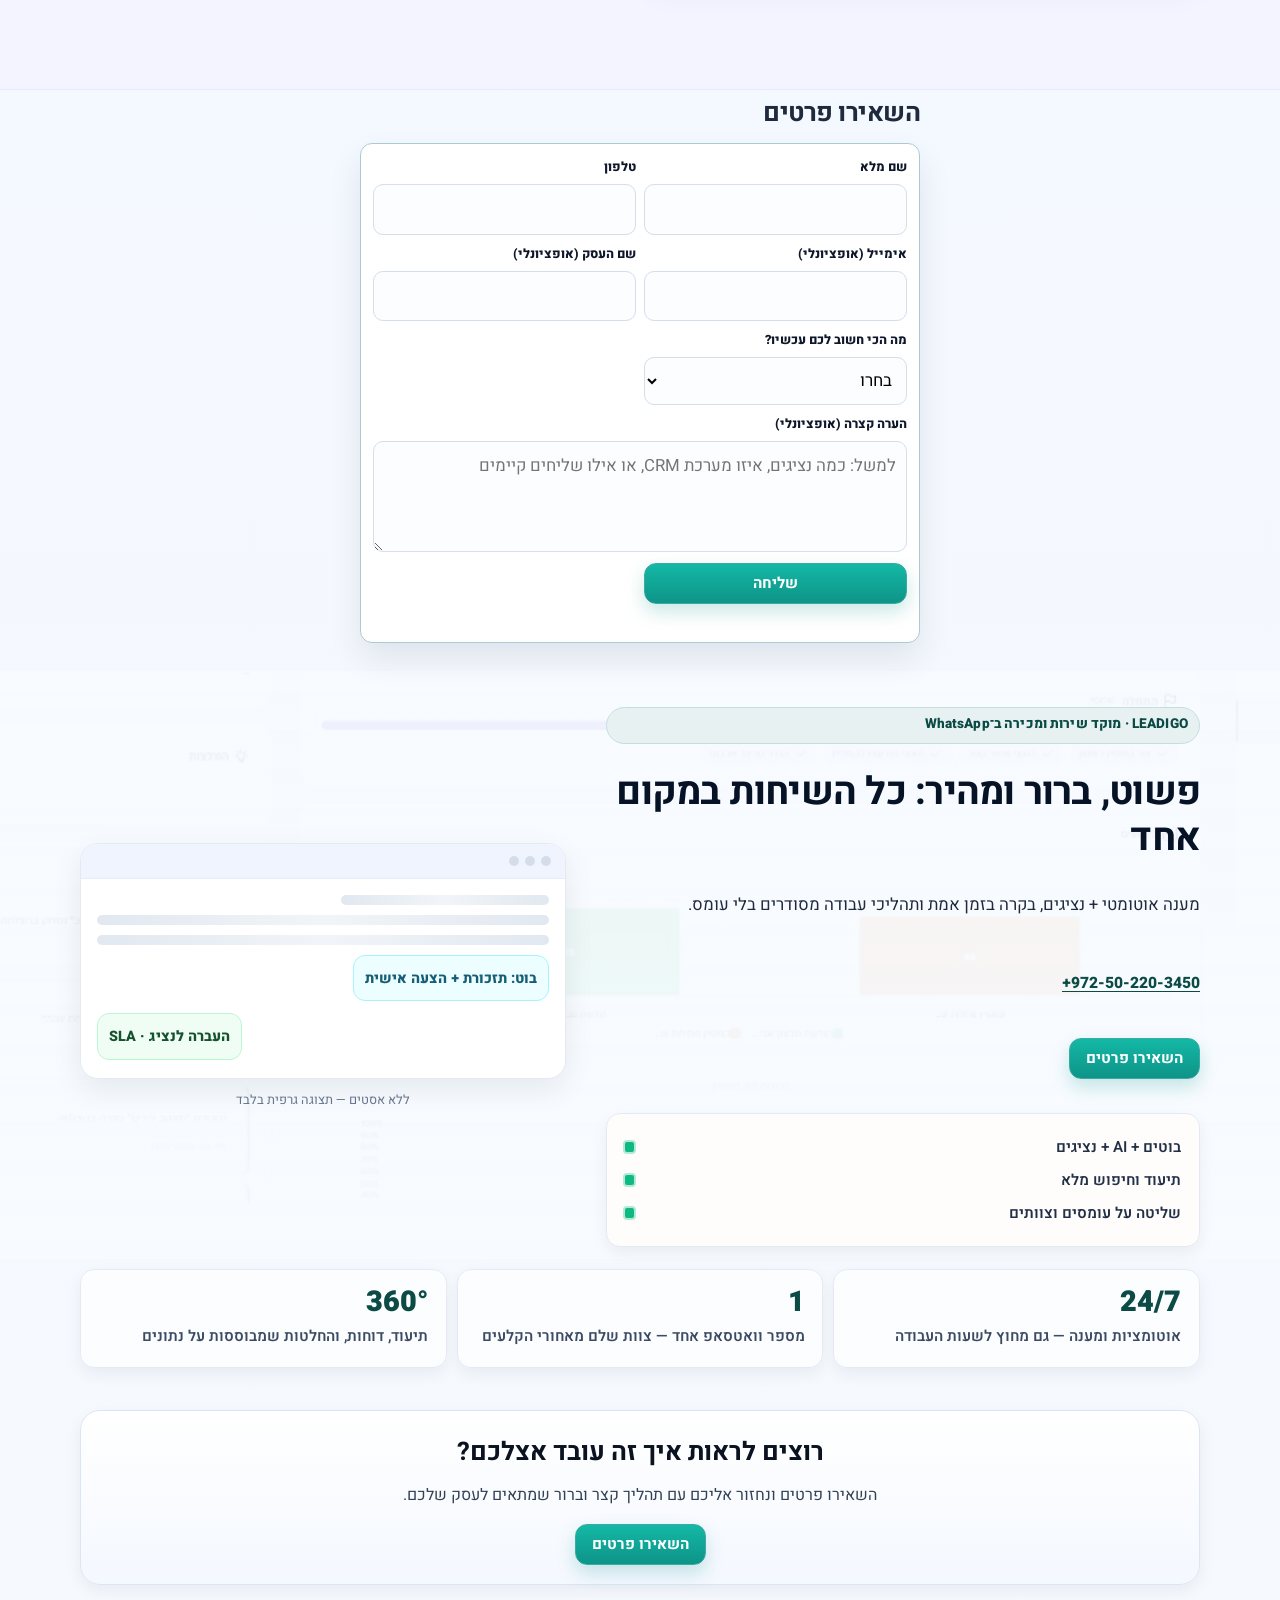
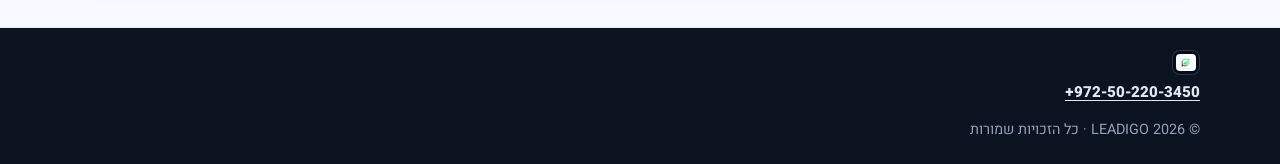
==== commit 003abe39: "change views" ====
--- a/develop_folder/Leadigo/index.html
+++ b/develop_folder/Leadigo/index.html
@@ -27,51 +27,6 @@
     </header>
 
     <main id="main">
-      <section id="lead" class="section lead lead--top">
-        <div class="container lead__grid">
-          <div class="lead-top__info">
-            <h2 class="section__title lead-top__title"><span>השאירו פרטים</span></h2>
-          </div>
-          <form class="form" id="contact-form" novalidate>
-            <label class="field">
-              <span>שם מלא</span>
-              <input name="name" type="text" autocomplete="name" required />
-            </label>
-            <label class="field">
-              <span>טלפון</span>
-              <input name="phone" type="tel" autocomplete="tel" inputmode="tel" required />
-            </label>
-            <label class="field">
-              <span>אימייל (אופציונלי)</span>
-              <input name="email" type="email" autocomplete="email" />
-            </label>
-            <label class="field">
-              <span>שם העסק (אופציונלי)</span>
-              <input name="business" type="text" autocomplete="organization" />
-            </label>
-            <label class="field">
-              <span>מה הכי חשוב לכם עכשיו?</span>
-              <select name="focus" required>
-                <option value="" selected disabled>בחרו</option>
-                <option value="retention">שימור לקוחות / נטישה</option>
-                <option value="automations">אוטמציות ומבצעים</option>
-                <option value="support">מוקד שירות / ריבוי נציגים</option>
-                <option value="overview">הכל — רוצים תמונת מצב</option>
-              </select>
-            </label>
-            <label class="field field--full">
-              <span>הערה קצרה (אופציונלי)</span>
-              <textarea name="note" rows="3" placeholder="למשל: כמה נציגים, איזו מערכת CRM, או אילו שליחים קיימים"></textarea>
-            </label>
-            <button class="btn btn--primary btn--block" type="submit">שליחה</button>
-            <p class="form__status" id="form-status" role="status" aria-live="polite"></p>
-            <p class="form__fallback" id="form-fallback-tel" hidden>
-              <a class="form-fallback__link" href="tel:+972502203450" dir="ltr">או התקשרו: +972-50-220-3450</a>
-            </p>
-          </form>
-        </div>
-      </section>
-
       <section class="section wa-solution" id="wa-solution" aria-labelledby="wa-solution-title">
         <div class="container wa-solution__stack">
           <h2 class="section__title wa-solution__main-title" id="wa-solution-title">מערכת חכמה לניהול כל פעילות השירות והמכירה ב־WhatsApp</h2>
@@ -184,6 +139,51 @@
               </article>
             </div>
           </section>
+        </div>
+      </section>
+
+      <section id="lead" class="section lead lead--top">
+        <div class="container lead__grid">
+          <div class="lead-top__info">
+            <h2 class="section__title lead-top__title"><span>השאירו פרטים</span></h2>
+          </div>
+          <form class="form" id="contact-form" novalidate>
+            <label class="field">
+              <span>שם מלא</span>
+              <input name="name" type="text" autocomplete="name" required />
+            </label>
+            <label class="field">
+              <span>טלפון</span>
+              <input name="phone" type="tel" autocomplete="tel" inputmode="tel" required />
+            </label>
+            <label class="field">
+              <span>אימייל (אופציונלי)</span>
+              <input name="email" type="email" autocomplete="email" />
+            </label>
+            <label class="field">
+              <span>שם העסק (אופציונלי)</span>
+              <input name="business" type="text" autocomplete="organization" />
+            </label>
+            <label class="field">
+              <span>מה הכי חשוב לכם עכשיו?</span>
+              <select name="focus" required>
+                <option value="" selected disabled>בחרו</option>
+                <option value="retention">שימור לקוחות / נטישה</option>
+                <option value="automations">אוטמציות ומבצעים</option>
+                <option value="support">מוקד שירות / ריבוי נציגים</option>
+                <option value="overview">הכל — רוצים תמונת מצב</option>
+              </select>
+            </label>
+            <label class="field field--full">
+              <span>הערה קצרה (אופציונלי)</span>
+              <textarea name="note" rows="3" placeholder="למשל: כמה נציגים, איזו מערכת CRM, או אילו שליחים קיימים"></textarea>
+            </label>
+            <button class="btn btn--primary btn--block" type="submit">שליחה</button>
+            <p class="form__status" id="form-status" role="status" aria-live="polite"></p>
+            <p class="form__fallback" id="form-fallback-tel" hidden>
+              <a class="form-fallback__link" href="tel:+972502203450" dir="ltr">או התקשרו: +972-50-220-3450</a>
+            </p>
+          </form>
         </div>
       </section>
 
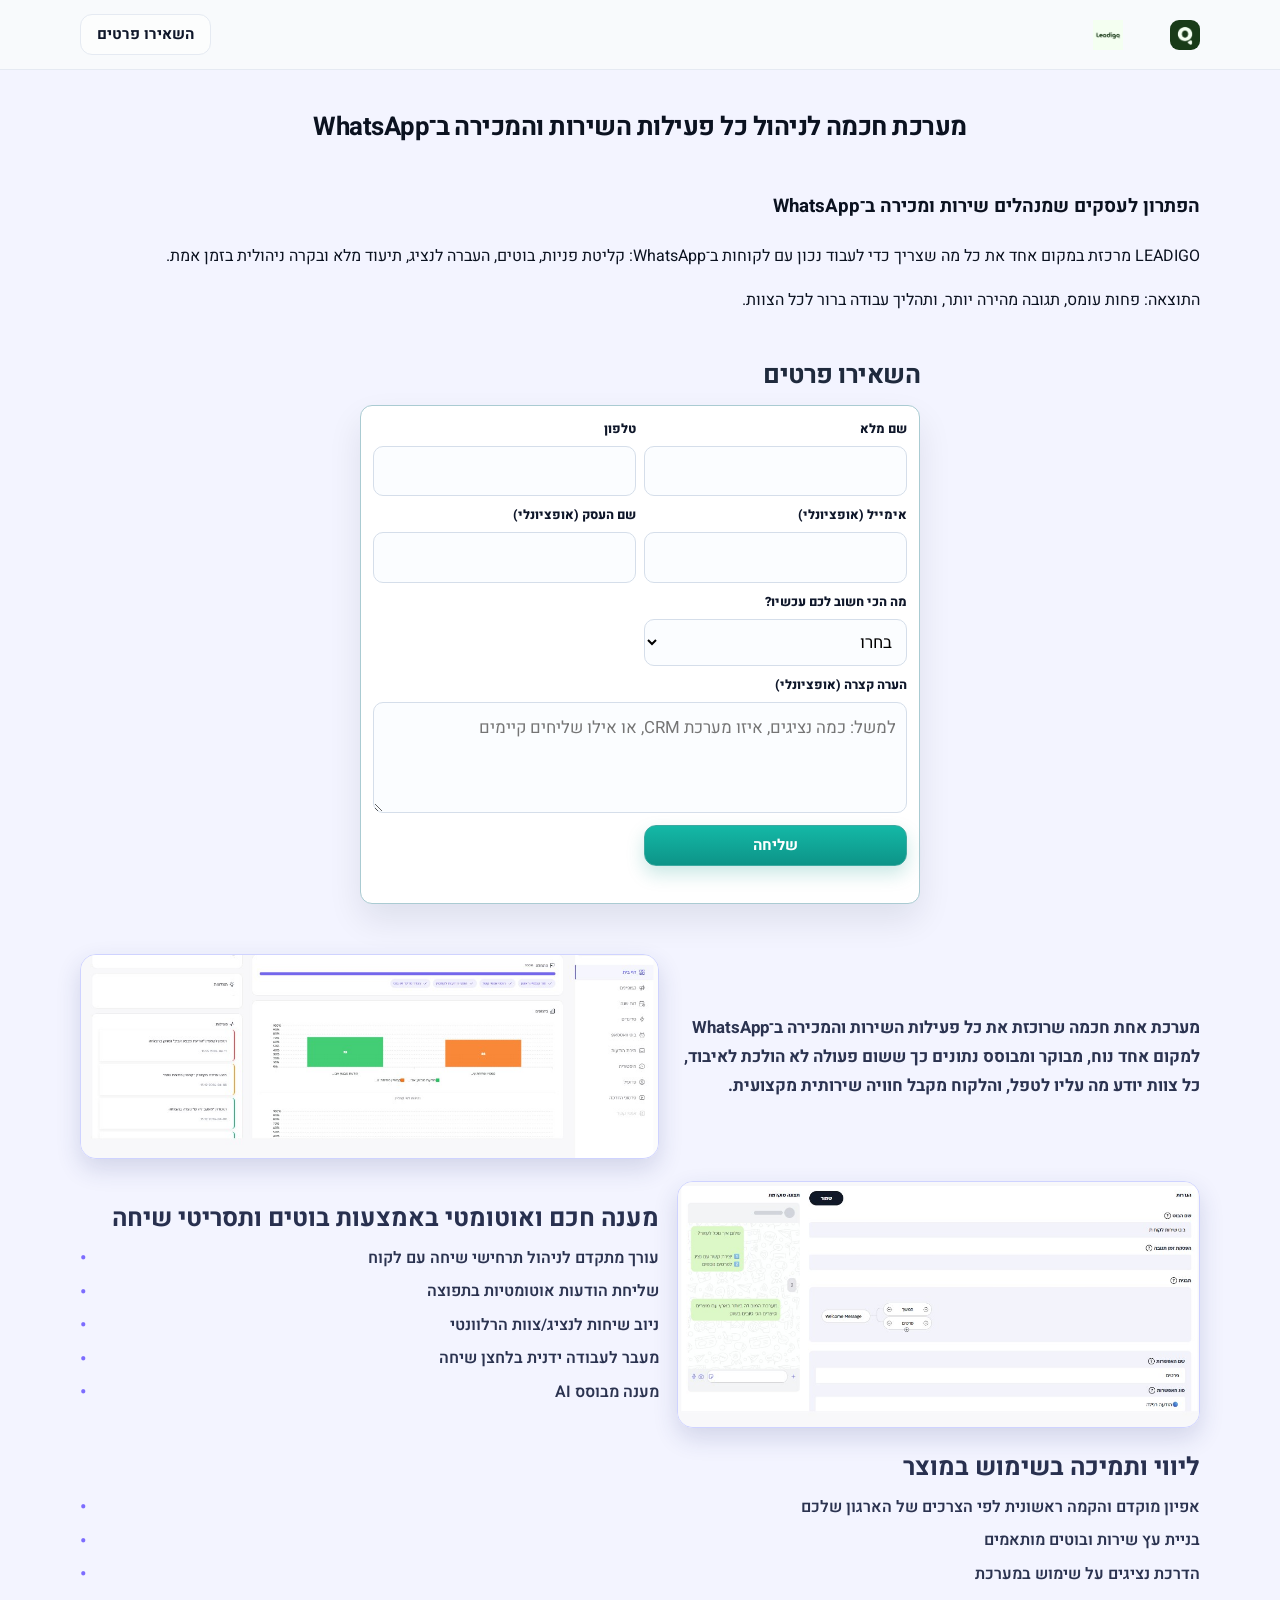
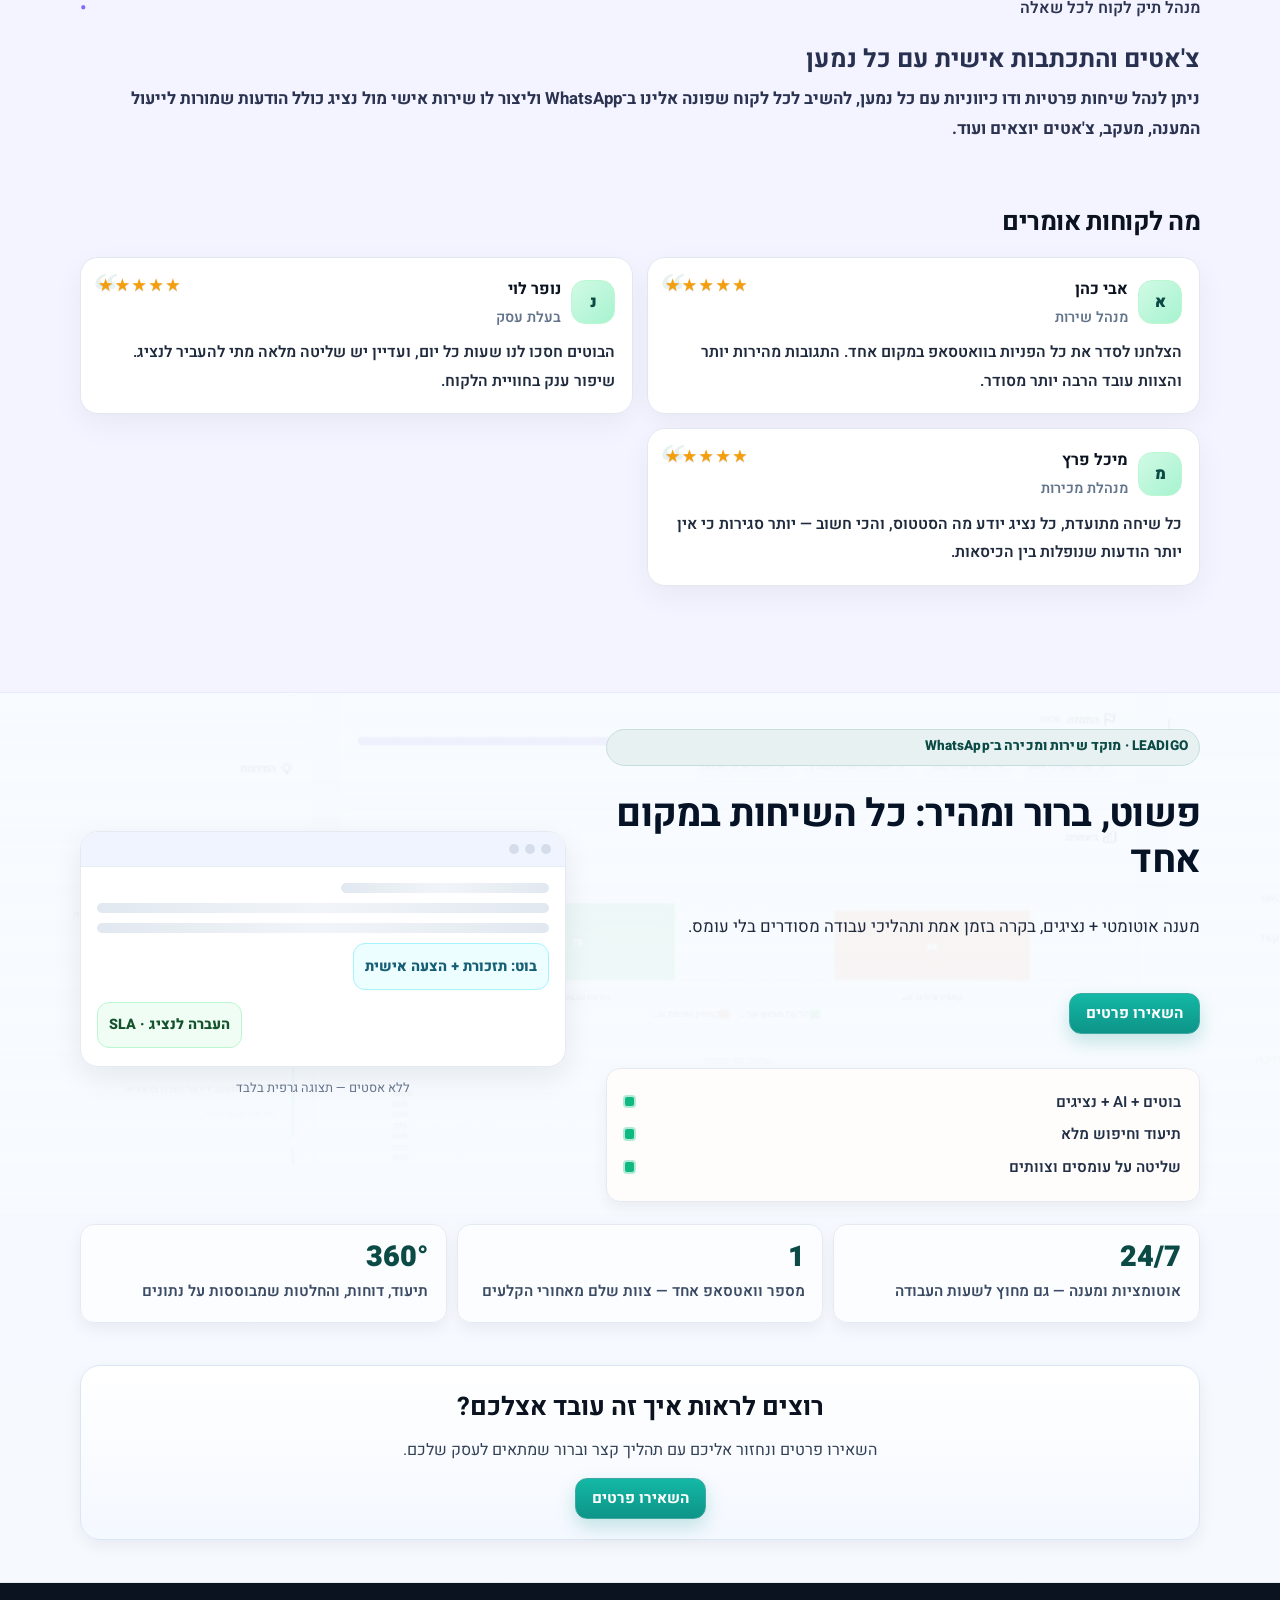
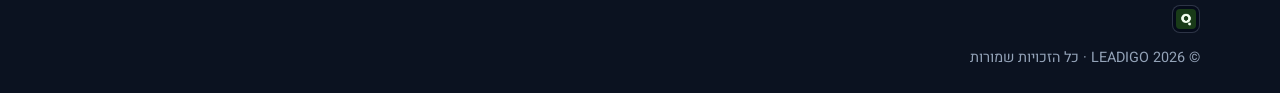
==== commit 80f3ecfa: "change views" ====
--- a/develop_folder/Leadigo/index.html
+++ b/develop_folder/Leadigo/index.html
@@ -5,7 +5,7 @@
     <meta name="viewport" content="width=device-width, initial-scale=1.0" />
     <meta name="description" content="LEADIGO — מערכת חכמה לניהול שירות ומכירה ב-WhatsApp: בוטים, אוטומציות, ריבוי נציגים, שליטה ובקרה." />
     <title>LEADIGO | מערכת לניהול שירות ומכירה ב-WhatsApp</title>
-    <link rel="icon" type="image/png" href="images/brand/leadigo_favicon_green.png" />
+    <link rel="icon" type="image/jpeg" href="images/brand/leadigo_icon_q.jpeg" />
     <link rel="preconnect" href="https://fonts.googleapis.com" />
     <link rel="preconnect" href="https://fonts.gstatic.com" crossorigin />
     <link href="https://fonts.googleapis.com/css2?family=Heebo:wght@400;500;600;700;800&display=swap" rel="stylesheet" />
@@ -17,8 +17,8 @@
     <header class="site-header">
       <div class="container header__inner">
         <div class="logo" aria-label="לוגו LEADIGO">
-          <img class="logo__img logo__img--header" src="images/brand/leadigo_icon_app_white.png" alt="סמל LEADIGO" loading="eager" decoding="async" />
-          <span class="logo__text">LEADIGO</span>
+          <img class="logo__img logo__img--header" src="images/brand/leadigo_icon_q.jpeg" alt="סמל LEADIGO" loading="eager" decoding="async" />
+          <img class="logo__img logo__img--wordmark" src="images/brand/leadigo_wordmark_light.jpeg" alt="לוגו LEADIGO" loading="eager" decoding="async" />
         </div>
         <div class="header__actions">
           <a class="btn btn--ghost" href="#lead">השאירו פרטים</a>
@@ -42,6 +42,51 @@
               </p>
             </div>
           </article>
+
+          <section id="lead" class="section lead lead--top">
+            <div class="container lead__grid">
+              <div class="lead-top__info">
+                <h2 class="section__title lead-top__title"><span>השאירו פרטים</span></h2>
+              </div>
+              <form class="form" id="contact-form" novalidate>
+                <label class="field">
+                  <span>שם מלא</span>
+                  <input name="name" type="text" autocomplete="name" required />
+                </label>
+                <label class="field">
+                  <span>טלפון</span>
+                  <input name="phone" type="tel" autocomplete="tel" inputmode="tel" required />
+                </label>
+                <label class="field">
+                  <span>אימייל (אופציונלי)</span>
+                  <input name="email" type="email" autocomplete="email" />
+                </label>
+                <label class="field">
+                  <span>שם העסק (אופציונלי)</span>
+                  <input name="business" type="text" autocomplete="organization" />
+                </label>
+                <label class="field">
+                  <span>מה הכי חשוב לכם עכשיו?</span>
+                  <select name="focus" required>
+                    <option value="" selected disabled>בחרו</option>
+                    <option value="retention">שימור לקוחות / נטישה</option>
+                    <option value="automations">אוטמציות ומבצעים</option>
+                    <option value="support">מוקד שירות / ריבוי נציגים</option>
+                    <option value="overview">הכל — רוצים תמונת מצב</option>
+                  </select>
+                </label>
+                <label class="field field--full">
+                  <span>הערה קצרה (אופציונלי)</span>
+                  <textarea name="note" rows="3" placeholder="למשל: כמה נציגים, איזו מערכת CRM, או אילו שליחים קיימים"></textarea>
+                </label>
+                <button class="btn btn--primary btn--block" type="submit">שליחה</button>
+                <p class="form__status" id="form-status" role="status" aria-live="polite"></p>
+                <p class="form__fallback" id="form-fallback-tel" hidden>
+                  <a class="form-fallback__link" href="tel:+972502203450" dir="ltr">או התקשרו: +972-50-220-3450</a>
+                </p>
+              </form>
+            </div>
+          </section>
 
           <article class="wa-block wa-block--top">
             <div class="wa-block__text">
@@ -142,58 +187,12 @@
         </div>
       </section>
 
-      <section id="lead" class="section lead lead--top">
-        <div class="container lead__grid">
-          <div class="lead-top__info">
-            <h2 class="section__title lead-top__title"><span>השאירו פרטים</span></h2>
-          </div>
-          <form class="form" id="contact-form" novalidate>
-            <label class="field">
-              <span>שם מלא</span>
-              <input name="name" type="text" autocomplete="name" required />
-            </label>
-            <label class="field">
-              <span>טלפון</span>
-              <input name="phone" type="tel" autocomplete="tel" inputmode="tel" required />
-            </label>
-            <label class="field">
-              <span>אימייל (אופציונלי)</span>
-              <input name="email" type="email" autocomplete="email" />
-            </label>
-            <label class="field">
-              <span>שם העסק (אופציונלי)</span>
-              <input name="business" type="text" autocomplete="organization" />
-            </label>
-            <label class="field">
-              <span>מה הכי חשוב לכם עכשיו?</span>
-              <select name="focus" required>
-                <option value="" selected disabled>בחרו</option>
-                <option value="retention">שימור לקוחות / נטישה</option>
-                <option value="automations">אוטמציות ומבצעים</option>
-                <option value="support">מוקד שירות / ריבוי נציגים</option>
-                <option value="overview">הכל — רוצים תמונת מצב</option>
-              </select>
-            </label>
-            <label class="field field--full">
-              <span>הערה קצרה (אופציונלי)</span>
-              <textarea name="note" rows="3" placeholder="למשל: כמה נציגים, איזו מערכת CRM, או אילו שליחים קיימים"></textarea>
-            </label>
-            <button class="btn btn--primary btn--block" type="submit">שליחה</button>
-            <p class="form__status" id="form-status" role="status" aria-live="polite"></p>
-            <p class="form__fallback" id="form-fallback-tel" hidden>
-              <a class="form-fallback__link" href="tel:+972502203450" dir="ltr">או התקשרו: +972-50-220-3450</a>
-            </p>
-          </form>
-        </div>
-      </section>
-
       <section class="hero">
         <div class="container hero__grid">
           <div class="hero__copy">
             <p class="eyebrow">LEADIGO · מוקד שירות ומכירה ב־WhatsApp</p>
             <h1>פשוט, ברור ומהיר: כל השיחות במקום אחד</h1>
             <p class="lead">מענה אוטומטי + נציגים, בקרה בזמן אמת ותהליכי עבודה מסודרים בלי עומס.</p>
-            <p class="contact-line"><a class="inline-link" href="tel:+972502203450" dir="ltr">+972-50-220-3450</a></p>
             <div class="hero__actions">
               <a class="btn btn--primary" href="#lead">השאירו פרטים</a>
             </div>
@@ -253,10 +252,7 @@
 
     <footer class="site-footer">
       <div class="container footer__inner">
-        <img class="footer__logo" src="images/brand/leadigo_icon_app_white.png" alt="סמל LEADIGO" loading="lazy" decoding="async" />
-        <p class="footer__line">
-          <a class="footer__link" href="tel:+972502203450" dir="ltr">+972-50-220-3450</a>
-        </p>
+        <img class="footer__logo" src="images/brand/leadigo_icon_q.jpeg" alt="סמל LEADIGO" loading="lazy" decoding="async" />
         <p class="footer__muted">© <span id="y"></span> LEADIGO · כל הזכויות שמורות</p>
       </div>
     </footer>
--- a/develop_folder/Leadigo/css/styles.css
+++ b/develop_folder/Leadigo/css/styles.css
@@ -30,6 +30,8 @@
   margin: 0;
   font-family: "Heebo", system-ui, -apple-system, "Segoe UI", Arial, sans-serif;
   color: var(--text);
+  position: relative;
+  isolation: isolate;
   background:
     radial-gradient(1300px 650px at 8% -5%, rgba(20, 184, 166, 0.16), transparent 62%),
     radial-gradient(950px 520px at 94% 2%, rgba(14, 165, 233, 0.12), transparent 56%),
@@ -42,8 +44,29 @@
   position: fixed;
   inset: 0;
   pointer-events: none;
-  background: linear-gradient(120deg, rgba(255, 255, 255, 0.18), rgba(255, 255, 255, 0));
-  z-index: -1;
+  background-image:
+    url("../images/brand/leadigo_bg_logo_small.png"),
+    url("../images/brand/leadigo_bg_logo_small.png");
+  background-repeat: repeat, repeat;
+  background-size: 18px 18px, 18px 18px;
+  background-position: 0 0, 9px 9px;
+  opacity: 0.11;
+  z-index: 0;
+}
+body::after {
+  content: "";
+  position: fixed;
+  inset: 0;
+  pointer-events: none;
+  background: linear-gradient(120deg, rgba(255, 255, 255, 0.1), rgba(255, 255, 255, 0));
+  z-index: 0;
+}
+
+.site-header,
+main,
+.site-footer {
+  position: relative;
+  z-index: 1;
 }
 
 a {
@@ -218,7 +241,10 @@
   .logo__img--header {
     width: 28px;
     height: 28px;
-    padding: 4px;
+    padding: 0;
+  }
+  .logo__img--wordmark {
+    width: 96px;
   }
   .logo__text {
     font-size: 0.92rem;
@@ -246,11 +272,18 @@
 .logo__img--header {
   width: 30px;
   height: 30px;
-  padding: 4px;
+  padding: 0;
   border-radius: 9px;
-  background: #0b1220;
-  border: 1px solid #1f3048;
-  box-shadow: 0 4px 10px rgba(2, 6, 23, 0.2);
+  background: transparent;
+  border: 0;
+  box-shadow: none;
+}
+.logo__img--wordmark {
+  width: 104px;
+  height: 30px;
+  object-fit: contain;
+  object-position: center;
+  border-radius: 0;
 }
 .logo__mark {
   width: 12px;
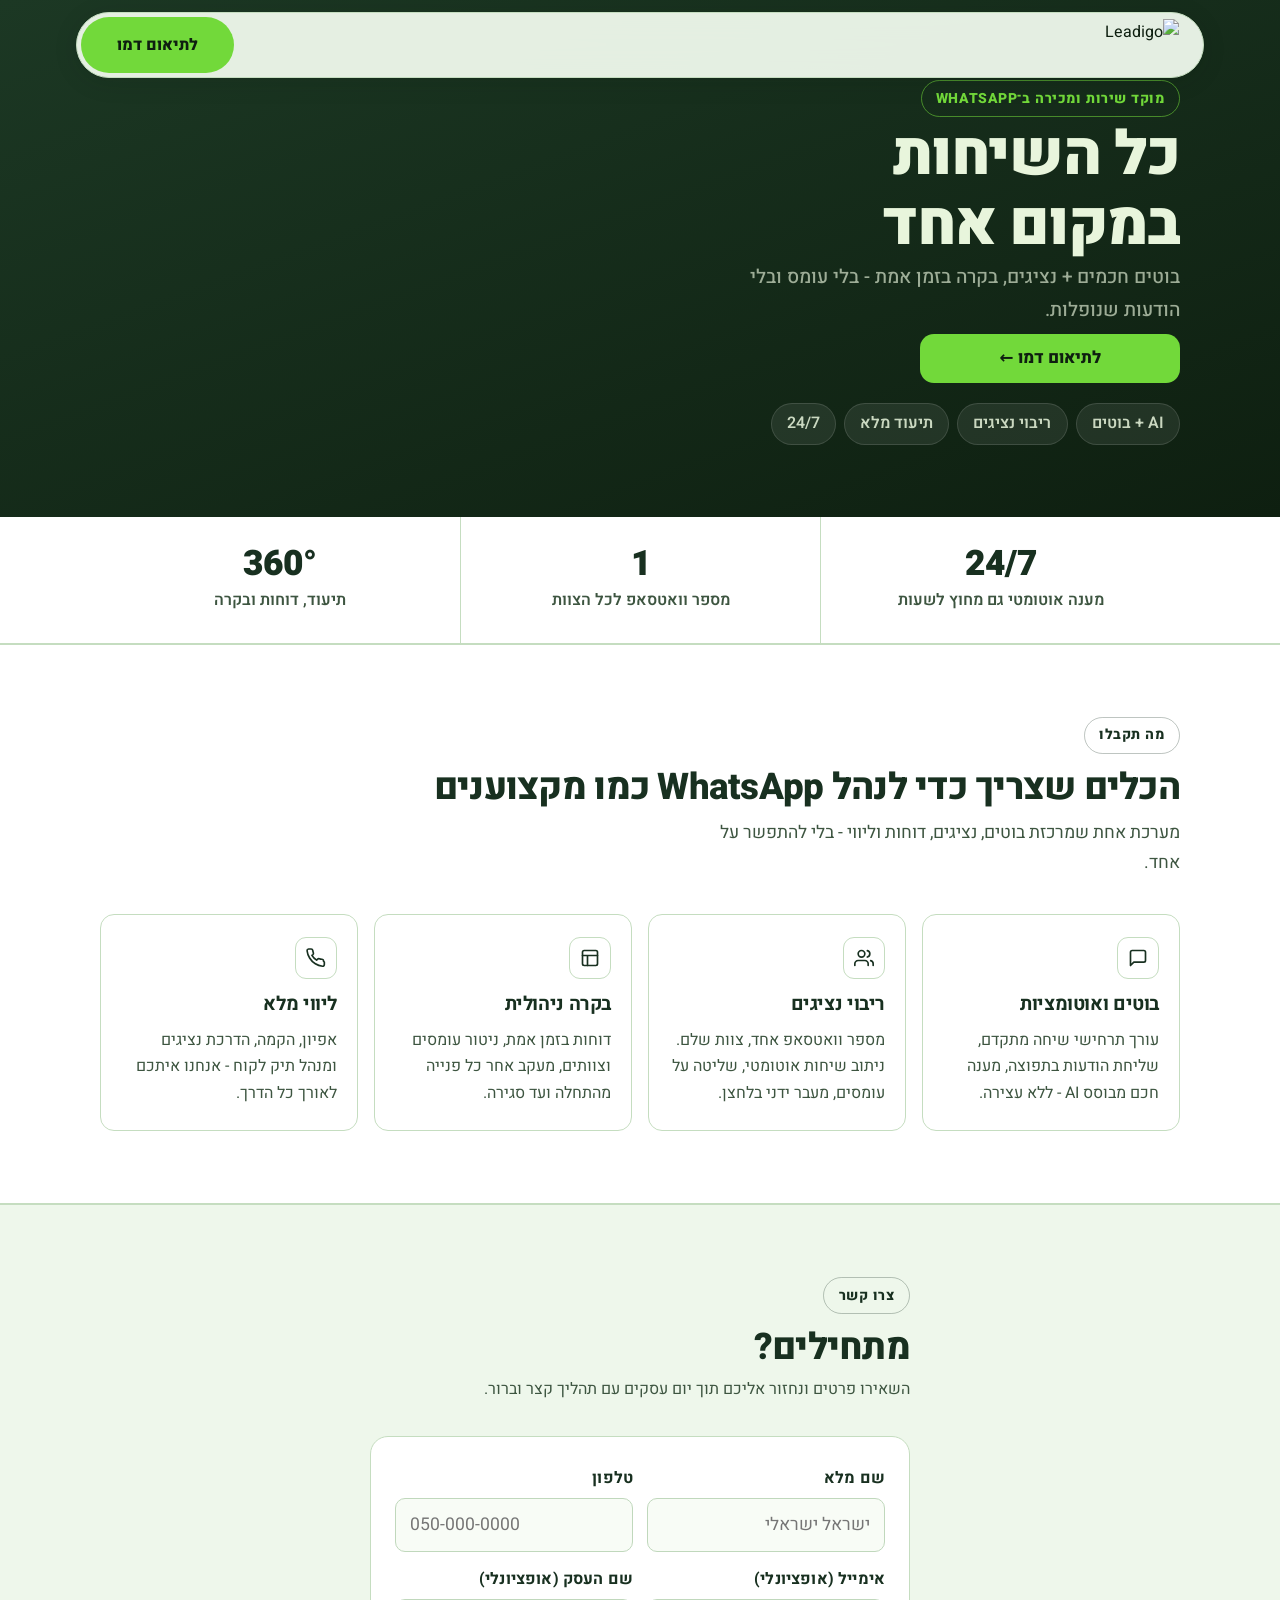
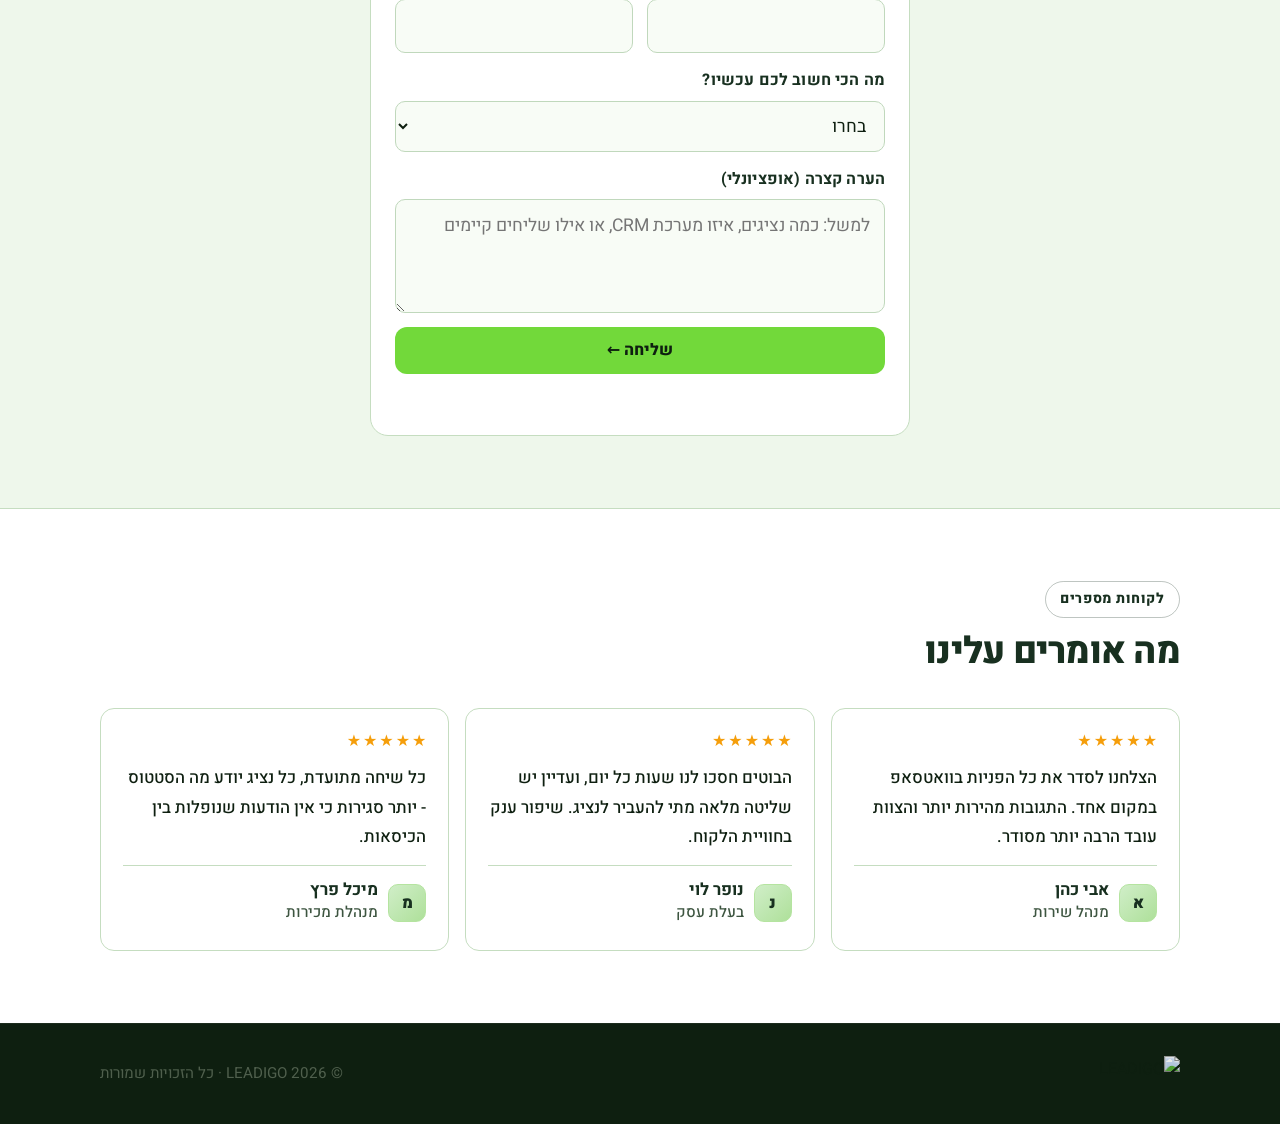
==== commit 2170670a: "update CTAs to לתיאום דמו, fix hero padding and chip spacing Co-Authored-By: Claude Sonnet 4.6 <nore" ====
--- a/develop_folder/Leadigo/index.html
+++ b/develop_folder/Leadigo/index.html
@@ -3,257 +3,219 @@
   <head>
     <meta charset="UTF-8" />
     <meta name="viewport" content="width=device-width, initial-scale=1.0" />
-    <meta name="description" content="LEADIGO — מערכת חכמה לניהול שירות ומכירה ב-WhatsApp: בוטים, אוטומציות, ריבוי נציגים, שליטה ובקרה." />
+    <meta name="description" content="LEADIGO - מערכת חכמה לניהול שירות ומכירה ב-WhatsApp: בוטים, אוטומציות, ריבוי נציגים, שליטה ובקרה." />
     <title>LEADIGO | מערכת לניהול שירות ומכירה ב-WhatsApp</title>
-    <link rel="icon" type="image/jpeg" href="images/brand/leadigo_icon_q.jpeg" />
+    <link rel="icon" type="image/png" href="images/brand/logo_icon_on_white.png" />
     <link rel="preconnect" href="https://fonts.googleapis.com" />
     <link rel="preconnect" href="https://fonts.gstatic.com" crossorigin />
-    <link href="https://fonts.googleapis.com/css2?family=Heebo:wght@400;500;600;700;800&display=swap" rel="stylesheet" />
+    <link href="https://fonts.googleapis.com/css2?family=Heebo:wght@400;500;600;700;800;900&display=swap" rel="stylesheet" />
     <link rel="stylesheet" href="css/styles.css" />
   </head>
   <body>
     <a class="skip-link" href="#main">דלג לתוכן</a>
 
+    <!-- ── Header ── -->
     <header class="site-header">
-      <div class="container header__inner">
-        <div class="logo" aria-label="לוגו LEADIGO">
-          <img class="logo__img logo__img--header" src="images/brand/leadigo_icon_q.jpeg" alt="סמל LEADIGO" loading="eager" decoding="async" />
-          <img class="logo__img logo__img--wordmark" src="images/brand/leadigo_wordmark_light.jpeg" alt="לוגו LEADIGO" loading="eager" decoding="async" />
-        </div>
-        <div class="header__actions">
-          <a class="btn btn--ghost" href="#lead">השאירו פרטים</a>
-        </div>
+      <div class="header__inner">
+        <a class="logo" href="/" aria-label="LEADIGO">
+          <img class="logo__wordmark" src="images/brand/logo_wordmark_color.png" alt="Leadigo" />
+        </a>
+        <a class="btn btn--primary btn--sm" href="#lead">לתיאום דמו</a>
       </div>
     </header>
 
     <main id="main">
-      <section class="section wa-solution" id="wa-solution" aria-labelledby="wa-solution-title">
-        <div class="container wa-solution__stack">
-          <h2 class="section__title wa-solution__main-title" id="wa-solution-title">מערכת חכמה לניהול כל פעילות השירות והמכירה ב־WhatsApp</h2>
-          <article class="wa-intro">
-            <div class="wa-intro__text">
-              <h3>הפתרון לעסקים שמנהלים שירות ומכירה ב־WhatsApp</h3>
-              <p>
-                LEADIGO מרכזת במקום אחד את כל מה שצריך כדי לעבוד נכון עם לקוחות ב־WhatsApp: קליטת פניות, בוטים, העברה לנציג,
-                תיעוד מלא ובקרה ניהולית בזמן אמת.
-              </p>
-              <p>
-                התוצאה: פחות עומס, תגובה מהירה יותר, ותהליך עבודה ברור לכל הצוות.
-              </p>
+
+      <!-- ── Hero ── -->
+      <section class="hero" aria-labelledby="hero-title">
+        <div class="container hero__inner">
+          <div class="hero__content">
+            <p class="eyebrow">מוקד שירות ומכירה ב־WhatsApp</p>
+            <h1 id="hero-title">כל השיחות<br>במקום אחד</h1>
+            <p class="hero__sub">בוטים חכמים + נציגים, בקרה בזמן אמת - בלי עומס ובלי הודעות שנופלות.</p>
+            <a class="btn btn--primary btn--hero" href="#lead">לתיאום דמו ←</a>
+            <ul class="hero__chips" role="list">
+              <li>AI + בוטים</li>
+              <li>ריבוי נציגים</li>
+              <li>תיעוד מלא</li>
+              <li>24/7</li>
+            </ul>
+          </div>
+        </div>
+      </section>
+
+      <!-- ── Stats ── -->
+      <section class="stats-bar" aria-label="מספרי מפתח">
+        <div class="container stats-bar__row">
+          <div class="stat-item">
+            <span class="stat-item__num">24/7</span>
+            <span class="stat-item__label">מענה אוטומטי גם מחוץ לשעות</span>
+          </div>
+          <div class="stat-item">
+            <span class="stat-item__num">1</span>
+            <span class="stat-item__label">מספר וואטסאפ לכל הצוות</span>
+          </div>
+          <div class="stat-item">
+            <span class="stat-item__num">360°</span>
+            <span class="stat-item__label">תיעוד, דוחות ובקרה</span>
+          </div>
+        </div>
+      </section>
+
+      <!-- ── Features ── -->
+      <section class="section features" aria-labelledby="features-title">
+        <div class="container">
+          <p class="eyebrow eyebrow--dark">מה תקבלו</p>
+          <h2 id="features-title">הכלים שצריך כדי לנהל WhatsApp כמו מקצוענים</h2>
+          <p class="section__sub">מערכת אחת שמרכזת בוטים, נציגים, דוחות וליווי - בלי להתפשר על אחד.</p>
+          <div class="features__grid">
+
+            <article class="feat-card">
+              <div class="feat-card__icon-wrap">
+                <svg viewBox="0 0 24 24" fill="none" stroke="currentColor" stroke-width="2" stroke-linecap="round" stroke-linejoin="round" aria-hidden="true"><path d="M21 15a2 2 0 0 1-2 2H7l-4 4V5a2 2 0 0 1 2-2h14a2 2 0 0 1 2 2z"/></svg>
+              </div>
+              <h3>בוטים ואוטומציות</h3>
+              <p>עורך תרחישי שיחה מתקדם, שליחת הודעות בתפוצה, מענה חכם מבוסס AI - ללא עצירה.</p>
+            </article>
+
+            <article class="feat-card">
+              <div class="feat-card__icon-wrap">
+                <svg viewBox="0 0 24 24" fill="none" stroke="currentColor" stroke-width="2" stroke-linecap="round" stroke-linejoin="round" aria-hidden="true"><path d="M17 21v-2a4 4 0 0 0-4-4H5a4 4 0 0 0-4 4v2"/><circle cx="9" cy="7" r="4"/><path d="M23 21v-2a4 4 0 0 0-3-3.87M16 3.13a4 4 0 0 1 0 7.75"/></svg>
+              </div>
+              <h3>ריבוי נציגים</h3>
+              <p>מספר וואטסאפ אחד, צוות שלם. ניתוב שיחות אוטומטי, שליטה על עומסים, מעבר ידני בלחצן.</p>
+            </article>
+
+            <article class="feat-card">
+              <div class="feat-card__icon-wrap">
+                <svg viewBox="0 0 24 24" fill="none" stroke="currentColor" stroke-width="2" stroke-linecap="round" stroke-linejoin="round" aria-hidden="true"><rect x="3" y="3" width="18" height="18" rx="2"/><path d="M3 9h18M9 21V9"/></svg>
+              </div>
+              <h3>בקרה ניהולית</h3>
+              <p>דוחות בזמן אמת, ניטור עומסים וצוותים, מעקב אחר כל פנייה מהתחלה ועד סגירה.</p>
+            </article>
+
+            <article class="feat-card">
+              <div class="feat-card__icon-wrap">
+                <svg viewBox="0 0 24 24" fill="none" stroke="currentColor" stroke-width="2" stroke-linecap="round" stroke-linejoin="round" aria-hidden="true"><path d="M22 16.92v3a2 2 0 0 1-2.18 2 19.79 19.79 0 0 1-8.63-3.07A19.5 19.5 0 0 1 4.36 12 19.79 19.79 0 0 1 1.29 3.33 2 2 0 0 1 3.11 1.2h3a2 2 0 0 1 2 1.72c.127.96.361 1.903.7 2.81a2 2 0 0 1-.45 2.11L7.09 8.91a16 16 0 0 0 5.61 5.61l1.27-1.27a2 2 0 0 1 2.11-.45c.907.339 1.85.573 2.81.7A2 2 0 0 1 21 15.92z"/></svg>
+              </div>
+              <h3>ליווי מלא</h3>
+              <p>אפיון, הקמה, הדרכת נציגים ומנהל תיק לקוח - אנחנו איתכם לאורך כל הדרך.</p>
+            </article>
+
+          </div>
+        </div>
+      </section>
+
+      <!-- ── Lead Form ── -->
+      <section class="form-section" id="lead" aria-labelledby="lead-title">
+        <div class="container form-section__inner">
+          <p class="eyebrow eyebrow--dark">צרו קשר</p>
+          <h2 id="lead-title">מתחילים?</h2>
+          <p class="form-section__sub">השאירו פרטים ונחזור אליכם תוך יום עסקים עם תהליך קצר וברור.</p>
+          <form class="form" id="contact-form" novalidate>
+            <label class="field">
+              <span>שם מלא</span>
+              <input name="name" type="text" autocomplete="name" required placeholder="ישראל ישראלי" />
+            </label>
+            <label class="field">
+              <span>טלפון</span>
+              <input name="phone" type="tel" autocomplete="tel" inputmode="tel" required placeholder="050-000-0000" />
+            </label>
+            <label class="field">
+              <span>אימייל (אופציונלי)</span>
+              <input name="email" type="email" autocomplete="email" />
+            </label>
+            <label class="field">
+              <span>שם העסק (אופציונלי)</span>
+              <input name="business" type="text" autocomplete="organization" />
+            </label>
+            <label class="field field--full">
+              <span>מה הכי חשוב לכם עכשיו?</span>
+              <select name="focus" required>
+                <option value="" selected disabled>בחרו</option>
+                <option value="retention">שימור לקוחות / נטישה</option>
+                <option value="automations">אוטמציות ומבצעים</option>
+                <option value="support">מוקד שירות / ריבוי נציגים</option>
+                <option value="overview">הכל - רוצים תמונת מצב</option>
+              </select>
+            </label>
+            <label class="field field--full">
+              <span>הערה קצרה (אופציונלי)</span>
+              <textarea name="note" rows="3" placeholder="למשל: כמה נציגים, איזו מערכת CRM, או אילו שליחים קיימים"></textarea>
+            </label>
+            <div class="field--full">
+              <button class="btn btn--primary btn--block" type="submit">שליחה ←</button>
             </div>
-          </article>
-
-          <section id="lead" class="section lead lead--top">
-            <div class="container lead__grid">
-              <div class="lead-top__info">
-                <h2 class="section__title lead-top__title"><span>השאירו פרטים</span></h2>
-              </div>
-              <form class="form" id="contact-form" novalidate>
-                <label class="field">
-                  <span>שם מלא</span>
-                  <input name="name" type="text" autocomplete="name" required />
-                </label>
-                <label class="field">
-                  <span>טלפון</span>
-                  <input name="phone" type="tel" autocomplete="tel" inputmode="tel" required />
-                </label>
-                <label class="field">
-                  <span>אימייל (אופציונלי)</span>
-                  <input name="email" type="email" autocomplete="email" />
-                </label>
-                <label class="field">
-                  <span>שם העסק (אופציונלי)</span>
-                  <input name="business" type="text" autocomplete="organization" />
-                </label>
-                <label class="field">
-                  <span>מה הכי חשוב לכם עכשיו?</span>
-                  <select name="focus" required>
-                    <option value="" selected disabled>בחרו</option>
-                    <option value="retention">שימור לקוחות / נטישה</option>
-                    <option value="automations">אוטמציות ומבצעים</option>
-                    <option value="support">מוקד שירות / ריבוי נציגים</option>
-                    <option value="overview">הכל — רוצים תמונת מצב</option>
-                  </select>
-                </label>
-                <label class="field field--full">
-                  <span>הערה קצרה (אופציונלי)</span>
-                  <textarea name="note" rows="3" placeholder="למשל: כמה נציגים, איזו מערכת CRM, או אילו שליחים קיימים"></textarea>
-                </label>
-                <button class="btn btn--primary btn--block" type="submit">שליחה</button>
-                <p class="form__status" id="form-status" role="status" aria-live="polite"></p>
-                <p class="form__fallback" id="form-fallback-tel" hidden>
-                  <a class="form-fallback__link" href="tel:+972502203450" dir="ltr">או התקשרו: +972-50-220-3450</a>
-                </p>
-              </form>
-            </div>
-          </section>
-
-          <article class="wa-block wa-block--top">
-            <div class="wa-block__text">
-              <p>
-                מערכת אחת חכמה שרוכזת את כל פעילות השירות והמכירה ב־WhatsApp למקום אחד נוח, מבוקר ומבוסס נתונים כך ששום פעולה לא
-                הולכת לאיבוד, כל צוות יודע מה עליו לטפל, והלקוח מקבל חוויה שירותית מקצועית.
-              </p>
-            </div>
-            <figure class="wa-block__media">
-              <img src="images/leadigo-dashboard.png" alt="מסך מערכת LEADIGO לניהול שיחות ומכירה ב-WhatsApp" loading="eager" decoding="async" />
-            </figure>
-          </article>
-
-          <article class="wa-block wa-block--bottom">
-            <figure class="wa-block__media">
-              <img src="images/leadigo-bot.png" alt="בוט ותסריטי שיחה לניהול אוטומטי ב-WhatsApp" loading="lazy" decoding="async" />
-            </figure>
-            <div class="wa-block__text">
-              <h3>מענה חכם ואוטומטי באמצעות בוטים ותסריטי שיחה</h3>
-              <ul class="wa-block__list" role="list">
-                <li>עורך מתקדם לניהול תרחישי שיחה עם לקוח</li>
-                <li>שליחת הודעות אוטומטיות בתפוצה</li>
-                <li>ניוב שיחות לנציג/צוות הרלוונטי</li>
-                <li>מעבר לעבודה ידנית בלחצן שיחה</li>
-                <li>מענה מבוסס AI</li>
-              </ul>
-            </div>
-          </article>
-
-          <article class="wa-block wa-block--support">
-            <div class="wa-block__text">
-              <h3>ליווי ותמיכה בשימוש במוצר</h3>
-              <ul class="wa-block__list" role="list">
-                <li>אפיון מוקדם והקמה ראשונית לפי הצרכים של הארגון שלכם</li>
-                <li>בניית עץ שירות ובוטים מותאמים</li>
-                <li>הדרכת נציגים על שימוש במערכת</li>
-                <li>מנהל תיק לקוח לכל שאלה</li>
-              </ul>
-            </div>
-          </article>
-
-          <article class="wa-block wa-block--fourth">
-            <div class="wa-block__text">
-              <h3>צ'אטים והתכתבות אישית עם כל נמען</h3>
-              <p>
-                ניתן לנהל שיחות פרטיות ודו כיווניות עם כל נמען, להשיב לכל לקוח שפונה אלינו ב־WhatsApp וליצור לו שירות אישי מול
-                נציג כולל הודעות שמורות לייעול המענה, מעקב, צ'אטים יוצאים ועוד.
-              </p>
-            </div>
-          </article>
-
-          <section class="section testimonials" aria-label="ביקורות לקוחות">
-            <h2 class="section__title">מה לקוחות אומרים</h2>
-            <div class="reviews">
-              <article class="review">
-                <div class="review__head">
-                  <span class="review__avatar" aria-hidden="true">א</span>
-                  <div>
-                    <h3 class="review__name">אבי כהן</h3>
-                    <p class="review__role">מנהל שירות</p>
-                  </div>
-                  <div class="stars" aria-label="דירוג 5 מתוך 5">
-                    <span class="star">★</span><span class="star">★</span><span class="star">★</span><span class="star">★</span><span class="star">★</span>
-                  </div>
+            <p class="form__status" id="form-status" role="status" aria-live="polite"></p>
+            <p class="form__fallback" id="form-fallback-tel" hidden>
+              <a class="form-fallback__link" href="tel:+972502203450" dir="ltr">או התקשרו: +972-50-220-3450</a>
+            </p>
+          </form>
+        </div>
+      </section>
+
+      <!-- ── Testimonials ── -->
+      <section class="section testimonials" aria-label="ביקורות לקוחות">
+        <div class="container">
+          <p class="eyebrow eyebrow--dark">לקוחות מספרים</p>
+          <h2 class="section__title">מה אומרים עלינו</h2>
+          <div class="reviews">
+
+            <article class="review">
+              <div class="stars" aria-label="דירוג 5 מתוך 5">
+                <span class="star">★</span><span class="star">★</span><span class="star">★</span><span class="star">★</span><span class="star">★</span>
+              </div>
+              <p class="review__text">הצלחנו לסדר את כל הפניות בוואטסאפ במקום אחד. התגובות מהירות יותר והצוות עובד הרבה יותר מסודר.</p>
+              <div class="review__author">
+                <span class="review__avatar" aria-hidden="true">א</span>
+                <div>
+                  <p class="review__name">אבי כהן</p>
+                  <p class="review__role">מנהל שירות</p>
                 </div>
-                <p class="review__text">הצלחנו לסדר את כל הפניות בוואטסאפ במקום אחד. התגובות מהירות יותר והצוות עובד הרבה יותר מסודר.</p>
-              </article>
-
-              <article class="review">
-                <div class="review__head">
-                  <span class="review__avatar" aria-hidden="true">נ</span>
-                  <div>
-                    <h3 class="review__name">נופר לוי</h3>
-                    <p class="review__role">בעלת עסק</p>
-                  </div>
-                  <div class="stars" aria-label="דירוג 5 מתוך 5">
-                    <span class="star">★</span><span class="star">★</span><span class="star">★</span><span class="star">★</span><span class="star">★</span>
-                  </div>
+              </div>
+            </article>
+
+            <article class="review">
+              <div class="stars" aria-label="דירוג 5 מתוך 5">
+                <span class="star">★</span><span class="star">★</span><span class="star">★</span><span class="star">★</span><span class="star">★</span>
+              </div>
+              <p class="review__text">הבוטים חסכו לנו שעות כל יום, ועדיין יש שליטה מלאה מתי להעביר לנציג. שיפור ענק בחוויית הלקוח.</p>
+              <div class="review__author">
+                <span class="review__avatar" aria-hidden="true">נ</span>
+                <div>
+                  <p class="review__name">נופר לוי</p>
+                  <p class="review__role">בעלת עסק</p>
                 </div>
-                <p class="review__text">הבוטים חסכו לנו שעות כל יום, ועדיין יש שליטה מלאה מתי להעביר לנציג. שיפור ענק בחוויית הלקוח.</p>
-              </article>
-
-              <article class="review">
-                <div class="review__head">
-                  <span class="review__avatar" aria-hidden="true">מ</span>
-                  <div>
-                    <h3 class="review__name">מיכל פרץ</h3>
-                    <p class="review__role">מנהלת מכירות</p>
-                  </div>
-                  <div class="stars" aria-label="דירוג 5 מתוך 5">
-                    <span class="star">★</span><span class="star">★</span><span class="star">★</span><span class="star">★</span><span class="star">★</span>
-                  </div>
+              </div>
+            </article>
+
+            <article class="review">
+              <div class="stars" aria-label="דירוג 5 מתוך 5">
+                <span class="star">★</span><span class="star">★</span><span class="star">★</span><span class="star">★</span><span class="star">★</span>
+              </div>
+              <p class="review__text">כל שיחה מתועדת, כל נציג יודע מה הסטטוס - יותר סגירות כי אין הודעות שנופלות בין הכיסאות.</p>
+              <div class="review__author">
+                <span class="review__avatar" aria-hidden="true">מ</span>
+                <div>
+                  <p class="review__name">מיכל פרץ</p>
+                  <p class="review__role">מנהלת מכירות</p>
                 </div>
-                <p class="review__text">כל שיחה מתועדת, כל נציג יודע מה הסטטוס, והכי חשוב — יותר סגירות כי אין יותר הודעות שנופלות בין הכיסאות.</p>
-              </article>
-            </div>
-          </section>
-        </div>
-      </section>
-
-      <section class="hero">
-        <div class="container hero__grid">
-          <div class="hero__copy">
-            <p class="eyebrow">LEADIGO · מוקד שירות ומכירה ב־WhatsApp</p>
-            <h1>פשוט, ברור ומהיר: כל השיחות במקום אחד</h1>
-            <p class="lead">מענה אוטומטי + נציגים, בקרה בזמן אמת ותהליכי עבודה מסודרים בלי עומס.</p>
-            <div class="hero__actions">
-              <a class="btn btn--primary" href="#lead">השאירו פרטים</a>
-            </div>
-            <ul class="hero__checklist" role="list">
-              <li>בוטים + AI + נציגים</li>
-              <li>תיעוד וחיפוש מלא</li>
-              <li>שליטה על עומסים וצוותים</li>
-            </ul>
-          </div>
-          <div class="hero__panel" aria-hidden="true">
-            <div class="mock-card">
-              <div class="mock-card__header">
-                <span class="mock-dot"></span>
-                <span class="mock-dot"></span>
-                <span class="mock-dot"></span>
-              </div>
-              <div class="mock-card__body">
-                <div class="mock-line mock-line--short"></div>
-                <div class="mock-line"></div>
-                <div class="mock-line"></div>
-                <div class="mock-pill">בוט: תזכורת + הצעה אישית</div>
-                <div class="mock-pill mock-pill--alt">העברה לנציג · SLA</div>
-              </div>
-            </div>
-            <p class="mock-note">ללא אסטים — תצוגה גרפית בלבד</p>
-          </div>
-        </div>
-      </section>
-
-      <section class="stats" aria-label="מספרים">
-        <div class="container stats__row">
-          <div class="stat">
-            <span class="stat__num">24/7</span>
-            <span class="stat__label">אוטומציות ומענה — גם מחוץ לשעות העבודה</span>
-          </div>
-          <div class="stat">
-            <span class="stat__num">1</span>
-            <span class="stat__label">מספר וואטסאפ אחד — צוות שלם מאחורי הקלעים</span>
-          </div>
-          <div class="stat">
-            <span class="stat__num">360°</span>
-            <span class="stat__label">תיעוד, דוחות, והחלטות שמבוססות על נתונים</span>
-          </div>
-        </div>
-      </section>
-
-      <section class="section closing-cta" aria-label="סיום">
-        <div class="container closing-cta__inner">
-          <h2>רוצים לראות איך זה עובד אצלכם?</h2>
-          <p>השאירו פרטים ונחזור אליכם עם תהליך קצר וברור שמתאים לעסק שלכם.</p>
-          <div class="closing-cta__actions">
-            <a class="btn btn--primary" href="#lead">השאירו פרטים</a>
-          </div>
-        </div>
-      </section>
+              </div>
+            </article>
+
+          </div>
+        </div>
+      </section>
+
     </main>
 
+    <!-- ── Footer ── -->
     <footer class="site-footer">
       <div class="container footer__inner">
-        <img class="footer__logo" src="images/brand/leadigo_icon_q.jpeg" alt="סמל LEADIGO" loading="lazy" decoding="async" />
-        <p class="footer__muted">© <span id="y"></span> LEADIGO · כל הזכויות שמורות</p>
+        <a class="logo logo--footer" href="/" aria-label="LEADIGO">
+          <img src="images/brand/logo_wordmark_on_dark.png" alt="LEADIGO" class="footer__wordmark" width="220" />
+        </a>
+        <p class="footer__copy">© <span id="y"></span> LEADIGO · כל הזכויות שמורות</p>
       </div>
     </footer>
 
--- a/develop_folder/Leadigo/css/styles.css
+++ b/develop_folder/Leadigo/css/styles.css
@@ -1,89 +1,78 @@
-/* Landing — RTL, mobile-first; decorative patterns + selected screenshots */
+/* ━━━━━━━━━━━━━━━━━━━━━━━━━━━━━━━━━━━━
+   LEADIGO — Mobile-first landing page
+   ━━━━━━━━━━━━━━━━━━━━━━━━━━━━━━━━━━━━ */
+
+/* Almoni — HaGilda. Files live in /images/brand/. */
+@font-face {
+  font-family: "Almoni";
+  font-weight: 400;
+  font-style: normal;
+  font-display: swap;
+  src: url("../images/brand/almoni-regular-aaa.woff2") format("woff2");
+}
+@font-face {
+  font-family: "Almoni";
+  font-weight: 600;
+  font-style: normal;
+  font-display: swap;
+  src: url("../images/brand/almoni-demibold-aaa.woff2") format("woff2");
+}
+@font-face {
+  font-family: "Almoni";
+  font-weight: 700;
+  font-style: normal;
+  font-display: swap;
+  src: url("../images/brand/almoni-bold-aaa.woff2") format("woff2");
+}
+@font-face {
+  font-family: "Almoni";
+  font-weight: 800 900;
+  font-style: normal;
+  font-display: swap;
+  src: url("../images/brand/Almoni ML v5 AAA UltraBold.woff2") format("woff2");
+}
+
 :root {
-  --bg: #f6f8fb;
-  --surface: #ffffff;
-  --text: #0b1220;
-  --muted: #4b5b76;
-  --border: #e5eaf2;
-  --shadow: 0 10px 30px rgba(15, 23, 42, 0.08);
-  --shadow-sm: 0 6px 16px rgba(15, 23, 42, 0.06);
-  --brand: #0f766e;
-  --brand-2: #0d9488;
-  --brand-ink: #053f3a;
-  --ring: 0 0 0 4px rgba(13, 148, 136, 0.18);
-  --radius: 14px;
-  --radius-sm: 10px;
-  --max: 1120px;
-}
-
-*,
-*::before,
-*::after {
-  box-sizing: border-box;
-}
-
-html {
-  scroll-behavior: smooth;
-}
+  --green-dark:    #183020;
+  --green-deep:    #0e1f10;
+  --green-lime:    #72d93a;
+  --green-pale:    #eef7eb;
+  --green-wash:    #e4f2de;
+  --green-border:  #c5ddc0;
+  --cream:         #e8f5dc;
+  --cream-dim:     rgba(232, 245, 220, 0.65);
+  --white:         #ffffff;
+  --text:          #0e1f10;
+  --text-muted:    #3d5540;
+  --shadow:        0 8px 28px rgba(14, 31, 16, 0.11);
+  --shadow-sm:     0 4px 14px rgba(14, 31, 16, 0.07);
+  --ring:          0 0 0 3px rgba(114, 217, 58, 0.30);
+  --radius:        14px;
+  --max:           1080px;
+}
+
+/* ── Reset ── */
+*, *::before, *::after { box-sizing: border-box; }
+html { scroll-behavior: smooth; }
 
 body {
   margin: 0;
-  font-family: "Heebo", system-ui, -apple-system, "Segoe UI", Arial, sans-serif;
+  font-family: "Almoni", "Heebo", system-ui, sans-serif;
+  font-size: 16px;
+  line-height: 1.7;
   color: var(--text);
-  position: relative;
-  isolation: isolate;
-  background:
-    radial-gradient(1300px 650px at 8% -5%, rgba(20, 184, 166, 0.16), transparent 62%),
-    radial-gradient(950px 520px at 94% 2%, rgba(14, 165, 233, 0.12), transparent 56%),
-    linear-gradient(180deg, #f8fbff 0%, #f4f8ff 48%, #f6f9fe 100%);
-  line-height: 1.75;
-  font-size: 16px;
-}
-body::before {
-  content: "";
-  position: fixed;
-  inset: 0;
-  pointer-events: none;
-  background-image:
-    url("../images/brand/leadigo_bg_logo_small.png"),
-    url("../images/brand/leadigo_bg_logo_small.png");
-  background-repeat: repeat, repeat;
-  background-size: 18px 18px, 18px 18px;
-  background-position: 0 0, 9px 9px;
-  opacity: 0.11;
-  z-index: 0;
-}
-body::after {
-  content: "";
-  position: fixed;
-  inset: 0;
-  pointer-events: none;
-  background: linear-gradient(120deg, rgba(255, 255, 255, 0.1), rgba(255, 255, 255, 0));
-  z-index: 0;
-}
-
-.site-header,
-main,
-.site-footer {
-  position: relative;
-  z-index: 1;
-}
-
-a {
-  color: inherit;
-  text-decoration-thickness: 0.08em;
-  text-underline-offset: 0.2em;
-}
-
-img,
-svg,
-video {
-  max-width: 100%;
-  height: auto;
-}
+  background: var(--green-pale);
+  -webkit-font-smoothing: antialiased;
+  padding-top: 0;
+}
+
+img, svg { max-width: 100%; height: auto; display: block; }
+a { color: inherit; text-underline-offset: 0.2em; }
+p { margin: 0; }
+h1, h2, h3 { margin: 0; line-height: 1.15; letter-spacing: -0.02em; }
 
 .container {
-  width: min(100% - 40px, var(--max));
+  width: min(100% - 32px, var(--max));
   margin-inline: auto;
 }
 
@@ -98,1122 +87,514 @@
   transform: translateY(-200%);
   z-index: 1000;
 }
-.skip-link:focus {
-  transform: translateY(0);
-}
-
-/* Header */
-.site-header {
-  position: sticky;
-  top: 0;
-  z-index: 20;
-  backdrop-filter: blur(10px);
-  background: color-mix(in srgb, var(--bg) 78%, #ffffff 22%);
-  border-bottom: 1px solid var(--border);
-}
-.header__inner {
-  display: flex;
-  align-items: center;
-  justify-content: space-between;
-  gap: 12px;
-  padding: 14px 0;
-  flex-wrap: wrap;
-  row-gap: 10px;
-}
-.header__actions {
-  display: flex;
-  flex-wrap: wrap;
-  align-items: center;
-  justify-content: flex-end;
-  gap: 8px;
-}
-@media (max-width: 640px) {
-  .header__actions {
-    width: 100%;
-    justify-content: stretch;
-  }
-  .header__actions .btn {
-    flex: 1 1 auto;
-    min-width: calc(50% - 4px);
-  }
-  .hero {
-    padding-top: 20px;
-  }
-  .hero__grid {
-    gap: 22px;
-  }
-  .hero__actions {
-    gap: 8px;
-  }
-  .hero__actions .btn {
-    width: 100%;
-  }
-  .section {
-    padding: 32px 0;
-  }
-  .section__title {
-    margin-bottom: 0.6rem;
-    line-height: 1.3;
-  }
-  .section__sub {
-    margin-bottom: 1rem;
-    line-height: 1.8;
-  }
-  .card {
-    padding: 1rem;
-  }
-  .bullets {
-    gap: 0.7rem;
-  }
-  .bullets li {
-    padding: 0.85rem 0.85rem 0.9rem 0.75rem;
-    line-height: 1.7;
-  }
-  .visual-teaser__main {
-    min-height: 260px;
-  }
-  .visual-teaser__main img {
-    height: 205px;
-  }
-  .visual-teaser__mini img {
-    height: 150px;
-  }
-  .lead--top {
-    padding-top: 14px;
-  }
-  .lead--top .section__title {
-    font-size: 1.3rem;
-  }
-  .wa-solution {
-    padding: 24px 0 20px;
-  }
-  .wa-solution .btn--primary {
-    width: 100%;
-  }
-  .hero,
-  .stats,
-  .visual-strip,
-  #features,
-  .section--tint,
-  .closing-cta,
-  .site-footer {
-    display: none;
-  }
-  .wa-solution__stack {
-    gap: 14px;
-  }
-  .wa-solution__main-title {
-    font-size: 1.45rem;
-    line-height: 1.25;
-  }
-  .wa-block {
-    gap: 10px;
-  }
-  .wa-block__text p {
-    font-size: 0.98rem;
-    line-height: 1.6;
-  }
-  .wa-block__text h3 {
-    font-size: 1.28rem;
-  }
-  .wa-block__list li {
-    font-size: 0.95rem;
-  }
-  .lead-top__pitch {
-    text-align: center;
-    margin-bottom: 0.85rem;
-  }
-  .lead-top__info {
-    text-align: center;
-  }
-  .lead-top__title {
-    justify-content: center;
-    flex-wrap: wrap;
-  }
-  .lead-top__title-logo {
-    width: 94px;
-    border-radius: 10px;
-  }
-  .lead-top__logo {
-    width: 150px;
-    margin: 0 auto 0.6rem;
-  }
-  .logo__img--header {
-    width: 28px;
-    height: 28px;
-    padding: 0;
-  }
-  .logo__img--wordmark {
-    width: 96px;
-  }
-  .logo__text {
-    font-size: 0.92rem;
-  }
-  .flow {
-    gap: 10px;
-  }
-  .flow__step {
-    padding: 0.8rem;
-  }
-}
-.logo {
-  display: flex;
-  align-items: center;
-  gap: 10px;
-  min-width: 0;
-}
-.logo__img {
-  object-fit: cover;
-  object-position: center;
-  border-radius: 10px;
-  flex: 0 0 auto;
+.skip-link:focus { transform: translateY(0); }
+
+/* ── Typography scale ── */
+h1 {
+  font-size: clamp(2.4rem, 9vw, 3.8rem);
+  font-weight: 900;
+  color: var(--cream);
+}
+h2 {
+  font-size: clamp(1.65rem, 5vw, 2.3rem);
+  font-weight: 800;
+  color: var(--green-dark);
+}
+h3 {
+  font-size: 1.2rem;
+  font-weight: 700;
+  color: var(--green-dark);
+}
+.section__title {
+  font-size: clamp(1.65rem, 5vw, 2.3rem);
+  font-weight: 800;
+  color: var(--green-dark);
+}
+
+/* ── Eyebrow label ── */
+.eyebrow {
+  display: inline-flex;
+  align-items: center;
+  font-size: 0.875rem;
+  font-weight: 800;
+  letter-spacing: 0.04em;
+  text-transform: uppercase;
+  border-radius: 999px;
+  padding: 0.35rem 0.9rem;
+  width: fit-content;
+  /* hero variant — light on dark */
+  color: var(--green-lime);
   background: transparent;
-}
-.logo__img--header {
-  width: 30px;
-  height: 30px;
-  padding: 0;
-  border-radius: 9px;
+  border: 1.5px solid rgba(114, 217, 58, 0.55);
+}
+.eyebrow--dark {
+  color: var(--green-dark);
   background: transparent;
-  border: 0;
-  box-shadow: none;
-}
-.logo__img--wordmark {
-  width: 104px;
-  height: 30px;
-  object-fit: contain;
-  object-position: center;
-  border-radius: 0;
-}
-.logo__mark {
-  width: 12px;
-  height: 12px;
-  border-radius: 999px;
-  background: linear-gradient(135deg, var(--brand-2), #0369a1);
-  box-shadow: 0 0 0 4px color-mix(in srgb, var(--brand) 20%, #ffffff 80%);
-  flex: 0 0 auto;
-}
-.logo__text {
-  font-weight: 800;
-  color: #0f172a;
-  white-space: nowrap;
-  overflow: hidden;
-  text-overflow: ellipsis;
-  font-size: 1rem;
-  letter-spacing: 0.01em;
-}
-
-/* Buttons */
+  border-color: rgba(24, 48, 32, 0.28);
+}
+
+/* ── Buttons ── */
 .btn {
   display: inline-flex;
   align-items: center;
   justify-content: center;
-  gap: 0.4rem;
-  border: 1px solid transparent;
+  gap: 0.45rem;
+  border: none;
   border-radius: 12px;
-  padding: 0.7rem 1rem;
-  font-weight: 700;
-  line-height: 1.1;
+  padding: 0.8rem 1.4rem;
+  font-family: inherit;
+  font-size: 0.95rem;
+  font-weight: 800;
+  line-height: 1;
   cursor: pointer;
   text-decoration: none;
-  transition: transform 0.12s ease, background 0.2s ease, box-shadow 0.2s ease, border-color 0.2s ease;
-  font-family: inherit;
-  font-size: 0.95rem;
   white-space: nowrap;
-}
-.btn:focus-visible {
-  outline: none;
-  box-shadow: var(--ring);
-}
+  transition: transform 0.12s ease, box-shadow 0.14s ease, filter 0.12s ease;
+}
+.btn:focus-visible { outline: none; box-shadow: var(--ring); }
+
 .btn--primary {
-  background: linear-gradient(180deg, #14b8a6, #0d9488);
-  color: #fff;
-  border-color: color-mix(in srgb, #ffffff 20%, #0d9488 80%);
-  box-shadow: 0 8px 18px rgba(13, 148, 136, 0.22);
+  background: var(--green-lime);
+  color: var(--green-deep);
 }
 .btn--primary:hover {
+  filter: brightness(1.06);
   transform: translateY(-1px);
-  box-shadow: 0 12px 24px rgba(13, 148, 136, 0.26);
-}
-.btn--primary:active {
-  transform: translateY(0);
-}
-.btn--ghost {
-  background: rgba(255, 255, 255, 0.6);
-  border-color: var(--border);
-  color: #0f172a;
-}
-.btn--ghost:hover {
-  border-color: color-mix(in srgb, var(--brand) 30%, #ffffff 70%);
-  background: #fff;
-}
-.btn--link {
-  background: transparent;
-  color: #0b4a45;
-  border: 0;
-  text-decoration: underline;
-  text-underline-offset: 0.25em;
-  box-shadow: none;
-  font-weight: 600;
-  padding: 0.6rem 0.5rem;
-}
-.btn--wa {
-  background: #25d366;
-  color: #062d20;
-  border-color: #16a34a;
-  box-shadow: 0 8px 16px rgba(22, 163, 74, 0.22);
-}
-.btn--wa:hover {
-  filter: brightness(1.04);
-  transform: translateY(-1px);
+}
+.btn--primary:active { transform: translateY(0); }
+
+.btn--sm {
+  padding: 0.55rem 1rem;
+  font-size: 0.88rem;
+  border-radius: 10px;
+}
+.btn--hero {
+  width: 100%;
+  padding: 1rem 1.5rem;
+  font-size: 1.05rem;
+  border-radius: 14px;
 }
 .btn--block {
   width: 100%;
-}
-.btn--block {
-  margin-top: 0.2rem;
-}
-
-/* Top: WhatsApp product context (before lead form) */
-.wa-solution {
-  padding: 26px 0 18px;
-  border-bottom: 1px solid #e8eaff;
-  background: #f3f4ff;
-}
-.wa-solution__stack {
-  max-width: 1140px;
+  padding: 0.95rem;
+  font-size: 1rem;
+  border-radius: 12px;
+}
+
+@media (min-width: 480px) {
+  .btn--hero { width: auto; min-width: 260px; }
+}
+
+/* ━━━━━━━━━━━━━━━━━━━━━━━━━━━━━━━━━━━━
+   HEADER
+   ━━━━━━━━━━━━━━━━━━━━━━━━━━━━━━━━━━━━ */
+.site-header {
+  position: fixed;
+  top: 12px;
+  left: 50%;
+  transform: translateX(-50%);
+  z-index: 100;
+  width: calc(100% - 32px);
+  max-width: calc(var(--max) + 48px);
+  border-radius: 999px;
+  background: rgba(238, 247, 235, 0.96);
+  backdrop-filter: blur(16px);
+  -webkit-backdrop-filter: blur(16px);
+  border: 1px solid var(--green-border);
+  box-shadow: 0 4px 24px rgba(14, 31, 16, 0.12), 0 1px 4px rgba(14, 31, 16, 0.06);
+}
+.header__inner {
+  position: relative;
+  display: flex;
+  align-items: center;
+  width: 100%;
+  height: 64px;
+  padding-inline-start: 24px;
+  padding-inline-end: 0;
+}
+.site-header .btn {
+  position: absolute;
+  top: 4px;
+  bottom: 4px;
+  inset-inline-end: 4px;
+  height: auto;
+  border-radius: 999px;
+  padding: 0 2.25rem;
+  font-size: 1rem;
+  font-weight: 800;
+  display: inline-flex;
+  align-items: center;
+}
+
+/* ── Logo ── */
+.logo {
+  display: flex;
+  align-items: center;
+  gap: 8px;
+  text-decoration: none;
+  flex-shrink: 0;
+}
+.logo__wordmark {
+  height: 52px;
+  width: auto;
+  display: block;
+  flex-shrink: 0;
+}
+.logo__icon {
+  width: 42px;
+  height: 42px;
+  border-radius: 10px;
+  object-fit: cover;
+  flex-shrink: 0;
+}
+.logo__icon--sm {
+  width: 26px;
+  height: 26px;
+  border-radius: 6px;
+}
+.logo__name {
+  font-size: 1.6rem;
+  font-weight: 900;
+  color: var(--green-dark);
+  letter-spacing: -0.03em;
+  line-height: 1;
+}
+.logo__name--light {
+  color: var(--cream);
+}
+.logo__lead { color: var(--green-lime); }
+
+/* ━━━━━━━━━━━━━━━━━━━━━━━━━━━━━━━━━━━━
+   HERO
+   ━━━━━━━━━━━━━━━━━━━━━━━━━━━━━━━━━━━━ */
+.hero {
+  background: linear-gradient(160deg, #1c3824 0%, var(--green-deep) 100%);
+  padding-top: calc(64px + 12px + 4px);
+  padding-bottom: 72px;
+}
+.hero__inner {
+  display: flex;
+  flex-direction: column;
+  align-items: flex-start;
+  gap: 18px;
+}
+.hero h1 {
+  max-width: 14ch;
+  margin-top: 4px;
+}
+.hero__sub {
+  font-size: 1.2rem;
+  font-weight: 500;
+  color: var(--cream-dim);
+  max-width: 42ch;
+  line-height: 1.75;
+}
+.hero .btn--hero { margin-top: 6px; }
+.hero__chips {
+  list-style: none;
+  margin: 20px 0 0;
+  padding: 0;
+  display: flex;
+  flex-wrap: wrap;
+  gap: 8px;
+}
+.hero__chips li {
+  font-size: 1rem;
+  font-weight: 600;
+  color: rgba(232, 245, 220, 0.85);
+  background: rgba(255, 255, 255, 0.08);
+  border: 1px solid rgba(255, 255, 255, 0.13);
+  border-radius: 999px;
+  padding: 0.4rem 0.95rem;
+}
+
+/* ━━━━━━━━━━━━━━━━━━━━━━━━━━━━━━━━━━━━
+   STATS BAR
+   ━━━━━━━━━━━━━━━━━━━━━━━━━━━━━━━━━━━━ */
+.stats-bar {
+  background: var(--white);
+  border-bottom: 1px solid var(--green-border);
+}
+.stats-bar__row {
+  display: grid;
+  grid-template-columns: repeat(3, 1fr);
+}
+.stat-item {
+  padding: 28px 16px;
+  text-align: center;
+}
+.stat-item:not(:last-child) {
+  border-inline-end: 1px solid var(--green-border);
+}
+.stat-item__num {
+  display: block;
+  font-size: clamp(1.6rem, 4vw, 2.2rem);
+  font-weight: 900;
+  color: var(--green-dark);
+  line-height: 1.1;
+  margin-bottom: 4px;
+}
+.stat-item__label {
+  font-size: 1rem;
+  font-weight: 600;
+  color: var(--text-muted);
+  line-height: 1.4;
+}
+
+/* ━━━━━━━━━━━━━━━━━━━━━━━━━━━━━━━━━━━━
+   FEATURES
+   ━━━━━━━━━━━━━━━━━━━━━━━━━━━━━━━━━━━━ */
+.section { padding: 72px 0; }
+
+.features { background: var(--white); border-top: 1px solid var(--green-border); }
+.features h2 { margin-top: 12px; }
+.section__sub {
+  font-size: 1.1rem;
+  color: var(--text-muted);
+  margin-top: 10px;
+  max-width: 48ch;
+  line-height: 1.7;
+}
+
+.features__grid {
+  display: grid;
+  grid-template-columns: 1fr 1fr;
+  gap: 14px;
+  margin-top: 36px;
+}
+@media (min-width: 860px) {
+  .features__grid { grid-template-columns: repeat(4, 1fr); gap: 16px; }
+}
+
+.feat-card {
+  background: transparent;
+  border: 1.5px solid var(--green-border);
+  border-radius: var(--radius);
+  padding: 22px 20px 24px;
+  display: flex;
+  flex-direction: column;
+  gap: 12px;
+}
+.feat-card__icon-wrap {
+  width: 42px;
+  height: 42px;
+  border-radius: 11px;
+  background: transparent;
+  border: 1.5px solid var(--green-border);
+  display: flex;
+  align-items: center;
+  justify-content: center;
+  flex-shrink: 0;
+}
+.feat-card__icon-wrap svg {
+  width: 20px;
+  height: 20px;
+  stroke: var(--green-dark);
+}
+.feat-card h3 { margin-top: 2px; }
+.feat-card p {
+  font-size: 1rem;
+  color: var(--text-muted);
+  line-height: 1.65;
+  flex: 1;
+}
+
+/* ━━━━━━━━━━━━━━━━━━━━━━━━━━━━━━━━━━━━
+   FORM SECTION
+   ━━━━━━━━━━━━━━━━━━━━━━━━━━━━━━━━━━━━ */
+.form-section {
+  background: var(--green-pale);
+  border-top: 2px solid var(--green-border);
+  padding: 72px 0;
+}
+.form-section__inner {
+  max-width: 540px;
   margin-inline: auto;
-  display: grid;
-  gap: 22px;
-}
-.wa-solution__main-title {
-  text-align: center;
-  margin-bottom: 0;
-  font-size: clamp(1.45rem, 1rem + 1.2vw, 2.1rem);
-}
-.wa-block {
-  display: grid;
-  grid-template-columns: 1fr;
-  gap: 18px;
-  align-items: center;
-}
-@media (min-width: 980px) {
-  .wa-block--top,
-  .wa-block--bottom {
-    grid-template-columns: 0.95fr 1.05fr;
-  }
-}
-.wa-block--bottom .wa-block__text {
-  order: 2;
-}
-.wa-block__media {
-  margin: 0;
-}
-.wa-block__media img {
-  display: block;
-  width: 100%;
-  border-radius: 16px;
-  border: 1px solid #cfd3ff;
-  box-shadow: 0 10px 24px rgba(40, 48, 120, 0.16);
-}
-.wa-block__text p {
-  margin: 0;
-  font-weight: 700;
-  font-size: 1.05rem;
-  line-height: 1.75;
-  color: #2b3350;
-}
-.wa-block__text h3 {
-  margin: 0 0 0.6rem 0;
-  font-size: clamp(1.25rem, 1rem + 0.7vw, 1.8rem);
-  line-height: 1.25;
-  color: #28304f;
-}
-.wa-block__list {
-  margin: 0;
-  padding: 0;
-  list-style: none;
-  display: grid;
-  gap: 0.35rem;
-}
-.wa-block__list li {
-  position: relative;
-  padding-inline-end: 1rem;
-  font-size: 1rem;
-  color: #2b3350;
-  font-weight: 600;
-}
-.wa-block__list li::before {
-  content: "•";
-  position: absolute;
-  inset-inline-end: 0;
-  top: -0.05rem;
-  color: #7c6cff;
-  font-size: 1.15rem;
-}
-.wa-block--support {
-  margin-top: 2px;
-}
-
-/* Hero */
-.hero {
-  padding: 36px 0 12px;
-  position: relative;
-}
-.hero::before {
-  content: "";
-  position: absolute;
-  inset: 0;
-  background-image: linear-gradient(180deg, rgba(248, 251, 255, 0.9), rgba(248, 251, 255, 0.96)), url("../images/leadigo-dashboard.png");
-  background-size: cover;
-  background-position: center top;
-  opacity: 0.78;
-  z-index: -1;
-}
-.hero__grid {
-  display: grid;
-  grid-template-columns: 1fr;
-  gap: 28px;
-  align-items: start;
-}
-.hero__copy {
-  display: grid;
-  gap: 0.8rem;
-}
-@media (min-width: 900px) {
-  .hero__grid {
-    grid-template-columns: 1.1fr 0.9fr;
-    gap: 40px;
-    align-items: center;
-  }
-}
-.eyebrow {
-  display: inline-flex;
-  align-items: center;
-  gap: 0.5rem;
-  font-weight: 800;
-  letter-spacing: 0.01em;
-  text-transform: none;
-  color: #0b4a45;
-  background: color-mix(in srgb, var(--brand) 10%, #ffffff 90%);
-  border: 1px solid color-mix(in srgb, var(--brand) 24%, #ffffff 76%);
-  border-radius: 999px;
-  padding: 0.35rem 0.7rem;
-  font-size: 0.85rem;
-  margin: 0 0 0.8rem 0;
-}
-h1 {
-  font-size: clamp(1.75rem, 1.1rem + 2.1vw, 2.4rem);
-  line-height: 1.2;
-  margin: 0 0 1rem 0;
-  color: #061226;
-  letter-spacing: -0.02em;
-}
-.lead {
-  color: #1f2a3d;
-  font-size: 1.05rem;
-  margin: 0 0 1.25rem 0;
-  line-height: 1.8;
-}
-.contact-line {
-  margin: 0.55rem 0 1.15rem 0;
-  font-size: 0.98rem;
-  color: #1e293b;
-  font-weight: 600;
-}
-.contact-line--tight {
-  margin: 0.2rem 0 0.6rem 0;
-  font-size: 0.95rem;
-}
-.contact-line__sep {
-  color: #94a3b8;
-  margin: 0 0.4rem;
-  font-weight: 400;
-}
-.inline-link {
-  color: #0b4a45;
-  font-weight: 800;
-  text-decoration: underline;
-  text-underline-offset: 0.2em;
-}
-code {
-  font-size: 0.85em;
-  background: #f1f5f9;
-  padding: 0.1em 0.35em;
-  border-radius: 6px;
-  border: 1px solid #e2e8f0;
-}
-.hero__actions {
-  display: flex;
-  flex-wrap: wrap;
-  gap: 10px;
-  margin: 0.6rem 0 0.3rem 0;
-  align-items: center;
-}
-.hero__checklist {
-  margin: 1rem 0 0 0;
-  padding: 0.85rem 1.1rem;
-  list-style: none;
-  border: 1px solid var(--border);
-  background: color-mix(in srgb, #ffffff 80%, #fff7ed 20%);
-  border-radius: 14px;
-  box-shadow: var(--shadow-sm);
-}
-.hero__checklist li {
-  position: relative;
-  padding-inline-end: 1.6rem;
-  margin: 0.4rem 0;
-  color: #223047;
-  font-weight: 600;
-  font-size: 0.95rem;
-}
-.hero__checklist li::before {
-  content: "";
-  position: absolute;
-  inset-inline-end: 0;
-  top: 0.5rem;
-  width: 0.6rem;
-  height: 0.6rem;
-  border-radius: 2px;
-  background: #10b981;
-  box-shadow: 0 0 0 2px color-mix(in srgb, #10b981 32%, #ffffff 68%);
-}
-.hero__panel {
-  display: flex;
-  flex-direction: column;
-  gap: 10px;
-}
-.mock-card {
-  background: var(--surface);
-  border: 1px solid var(--border);
+}
+.form-section__inner h2 { margin-top: 12px; }
+.form-section__sub {
+  font-size: 1rem;
+  color: var(--text-muted);
+  margin-top: 8px;
+  margin-bottom: 32px;
+  line-height: 1.7;
+}
+
+.form {
+  background: var(--white);
+  border: 1.5px solid var(--green-border);
   border-radius: 18px;
-  box-shadow: var(--shadow);
-  overflow: hidden;
-}
-.mock-card__header {
-  display: flex;
-  gap: 6px;
-  padding: 12px 14px;
-  background: #f0f4ff;
-  border-bottom: 1px solid #e7edf8;
-}
-.mock-dot {
-  width: 10px;
-  height: 10px;
-  border-radius: 999px;
-  background: #cbd5e1;
-  opacity: 0.7;
-}
-.mock-card__body {
-  padding: 16px 16px 18px;
-  display: grid;
-  gap: 10px;
-}
-.mock-line {
-  height: 10px;
-  border-radius: 999px;
-  background: linear-gradient(90deg, #e2e8f0, #f1f5f9, #e2e8f0);
-}
-.mock-line--short {
-  width: 46%;
-}
-.mock-pill {
-  font-size: 0.9rem;
-  display: inline-flex;
-  align-items: center;
-  justify-content: center;
-  padding: 0.6rem 0.7rem;
-  background: #ecfeff;
-  color: #155e75;
-  border: 1px solid #a5f3fc;
-  border-radius: 12px;
-  font-weight: 800;
-  width: fit-content;
-  max-width: 100%;
-}
-.mock-pill--alt {
-  background: #f0fdf4;
-  color: #14532d;
-  border-color: #bbf7d0;
-  justify-self: end;
-  margin-top: 2px;
-}
-.mock-note {
-  font-size: 0.8rem;
-  color: #64748b;
-  text-align: center;
-  margin: 0;
-}
-
-/* Stats */
-.stats {
-  margin-top: 10px;
-}
-.stats__row {
-  display: grid;
-  grid-template-columns: 1fr;
-  gap: 10px;
-  margin-top: 10px;
-}
-@media (min-width: 800px) {
-  .stats__row {
-    grid-template-columns: repeat(3, 1fr);
-  }
-}
-.visual-strip {
-  padding-top: 26px;
-}
-.visual-teaser {
+  padding: 24px 20px;
   display: grid;
   grid-template-columns: 1fr;
   gap: 14px;
-  margin-top: 0.8rem;
-}
-@media (min-width: 940px) {
-  .visual-teaser {
-    grid-template-columns: 1.25fr 0.75fr;
-    gap: 18px;
-    align-items: stretch;
-  }
-}
-.visual-teaser__main,
-.visual-teaser__mini {
-  background: #fff;
-  border: 1px solid #dbe6f2;
-  border-radius: 18px;
-  box-shadow: 0 12px 30px rgba(15, 23, 42, 0.08);
-  overflow: hidden;
-  opacity: 0;
-  transform: translateY(14px);
-  animation: visual-fade-in 650ms ease forwards;
-}
-.visual-teaser__main {
-  animation-delay: 80ms;
-}
-.visual-teaser__mini:nth-child(1) {
-  animation-delay: 180ms;
-}
-.visual-teaser__mini:nth-child(2) {
-  animation-delay: 280ms;
-}
-.visual-teaser__main img,
-.visual-teaser__mini img {
-  display: block;
+}
+@media (min-width: 460px) {
+  .form { grid-template-columns: 1fr 1fr; padding: 28px 24px; }
+  .field--full { grid-column: 1 / -1; }
+}
+
+.field {
+  display: flex;
+  flex-direction: column;
+  gap: 6px;
+}
+.field span {
+  font-size: 1rem;
+  font-weight: 700;
+  color: var(--green-dark);
+  letter-spacing: 0.01em;
+}
+input, select, textarea {
+  font: inherit;
+  font-size: 1.1rem;
+  border: 1.5px solid #c0d8bc;
+  border-radius: 10px;
+  padding: 0.7rem 0.85rem;
+  background: #f8fcf6;
+  color: var(--text);
   width: 100%;
-  height: 100%;
-  object-fit: cover;
-  object-position: top center;
-  background: #e2e8f0;
-}
-@media (min-width: 940px) {
-  .visual-teaser__main {
-    min-height: 380px;
-  }
-}
-.visual-teaser__main p,
-.visual-teaser__mini p {
-  margin: 0;
-  padding: 0.75rem 0.9rem 0.85rem;
-  font-weight: 700;
-  color: #1e293b;
-  background: linear-gradient(180deg, #ffffff, #f8fbff);
-}
-.visual-teaser__side {
-  display: grid;
-  gap: 14px;
-}
-.visual-teaser__mini {
-  min-height: 182px;
-}
-@keyframes visual-fade-in {
-  from {
-    opacity: 0;
-    transform: translateY(14px);
-  }
-  to {
-    opacity: 1;
-    transform: translateY(0);
-  }
-}
-
-/* Flow */
-.flow {
-  display: grid;
-  grid-template-columns: 1fr;
-  gap: 12px;
-  margin-top: 0.8rem;
-}
-@media (min-width: 900px) {
-  .flow {
-    grid-template-columns: repeat(4, 1fr);
-  }
-}
-.flow__step {
-  background: #fff;
-  border: 1px solid #e2e8f0;
-  border-radius: 14px;
-  padding: 0.9rem;
-  box-shadow: 0 6px 18px rgba(2, 6, 23, 0.05);
-}
-.flow__num {
-  display: inline-flex;
-  width: 1.8rem;
-  height: 1.8rem;
-  align-items: center;
-  justify-content: center;
-  border-radius: 999px;
-  background: #0f766e;
-  color: #fff;
-  font-weight: 800;
-  font-size: 0.9rem;
-}
-.flow__step h3 {
-  margin: 0.5rem 0 0.35rem;
-  font-size: 1rem;
-}
-.flow__step p {
-  margin: 0;
-  color: #475569;
-  font-size: 0.92rem;
-}
-
-.closing-cta {
-  padding-top: 20px;
-}
-.closing-cta__inner {
-  border: 1px solid #dbe6f2;
-  background: linear-gradient(180deg, #ffffff, #f4f8ff);
-  border-radius: 20px;
-  padding: 1.2rem;
-  text-align: center;
-  box-shadow: var(--shadow-sm);
-}
-.closing-cta__inner h2 {
-  margin: 0 0 0.4rem 0;
-  font-size: clamp(1.25rem, 1rem + 0.9vw, 1.6rem);
-}
-.closing-cta__inner p {
-  margin: 0;
-  color: #334155;
-}
-.closing-cta__actions {
-  margin-top: 0.9rem;
-  display: flex;
-  flex-wrap: wrap;
-  justify-content: center;
-  gap: 8px;
-}
-.stat {
-  background: rgba(255, 255, 255, 0.6);
-  border: 1px solid var(--border);
-  border-radius: var(--radius);
-  padding: 1.05rem 1.1rem;
-  box-shadow: var(--shadow-sm);
-}
-.stat__num {
-  display: block;
-  font-weight: 900;
-  font-size: 1.8rem;
-  line-height: 1.1;
-  color: #0b4a45;
-  margin-bottom: 0.2rem;
-}
-.stat__label {
-  color: #3b4b63;
-  font-size: 0.95rem;
-  font-weight: 600;
-}
-
-/* Sections */
-.section {
-  padding: 42px 0;
-}
-.section--tint {
-  background: linear-gradient(180deg, #ffffff, #f1f5f9 120%);
-  border-top: 1px solid #e8eef7;
-  border-bottom: 1px solid #e8eef7;
-}
-.section__title {
-  margin: 0 0 0.4rem 0;
-  font-size: clamp(1.35rem, 1.05rem + 0.7vw, 1.7rem);
-  line-height: 1.2;
-  letter-spacing: -0.02em;
-}
-.section__sub {
-  margin: 0 0 1.35rem 0;
-  color: #334155;
-  max-width: 85ch;
-  line-height: 1.85;
-}
-.feature-grid {
-  display: grid;
-  grid-template-columns: 1fr;
-  gap: 14px;
-  margin-top: 1.2rem;
-}
-@media (min-width: 800px) {
-  .feature-grid {
-    grid-template-columns: repeat(2, 1fr);
-  }
-}
-.card {
-  background: #fff;
-  border: 1px solid var(--border);
-  border-radius: var(--radius);
-  box-shadow: var(--shadow-sm);
-  padding: 1.1rem 1.15rem 1.15rem;
-}
-.card h3 {
-  margin: 0 0 0.4rem 0;
-  font-size: 1.1rem;
-  color: #0b1220;
-}
-.card p {
-  margin: 0;
-  color: #2f3c52;
-  font-size: 0.98rem;
-  line-height: 1.75;
-}
-.bullets {
-  list-style: none;
-  margin: 0.5rem 0 0 0;
-  padding: 0;
-  display: grid;
-  gap: 0.6rem;
-}
-.bullets li {
-  position: relative;
-  padding: 0.8rem 0.9rem 0.85rem 0.8rem;
-  background: #fff;
-  border: 1px solid #e2e8f0;
-  border-radius: 12px;
-  box-shadow: 0 4px 12px rgba(15, 23, 42, 0.04);
-}
-.bullets li::before {
-  content: "✓";
-  display: inline-block;
-  width: 1.4rem;
-  text-align: center;
-  color: #0f766e;
-  font-weight: 900;
-  margin-left: 0.35rem;
-}
-html[dir="rtl"] .bullets li {
-  border-right: 3px solid #14b8a6;
-  border-left: 1px solid #e2e8f0;
-}
-html[dir="ltr"] .bullets li {
-  border-left: 3px solid #14b8a6;
-}
-
-/* Form */
-.lead {
-  padding-bottom: 8px;
-}
-.lead--top {
-  padding-top: 8px;
-}
-.lead--top .lead__grid {
-  max-width: 560px;
-  margin-inline: auto;
-  gap: 8px;
-  grid-template-columns: 1fr;
-}
-.lead-top__info {
-  text-align: right;
-}
-.lead-top__title {
-  display: inline-flex;
-  align-items: center;
-  gap: 0.3rem;
-}
-.lead-top__title-logo {
-  width: 108px;
-  height: auto;
-  border-radius: 12px;
-  padding: 0.2rem 0.45rem;
-  background: linear-gradient(180deg, #ffffff, #f7fbff);
-  border: 1px solid #deebf6;
-  box-shadow: 0 4px 12px rgba(15, 23, 42, 0.05);
-}
-.lead-top__logo {
-  width: 168px;
-  height: auto;
-  display: block;
-  margin: 0 0 0.75rem auto;
-}
-.lead-top__logo--hero {
-  background: linear-gradient(180deg, #ffffff, #f8fbff);
-  border: 1px solid #e2e8f0;
-  border-radius: 12px;
-  padding: 0.35rem 0.6rem;
-  box-shadow: 0 6px 14px rgba(15, 23, 42, 0.05);
-}
-.lead-top__info .section__sub {
-  max-width: none;
-}
-.lead__grid {
-  display: grid;
-  grid-template-columns: 1fr;
-  gap: 10px;
-  align-items: start;
-}
-.lead-top__pitch {
-  margin: 0 0 0.7rem 0;
-  padding: 0.75rem 0.9rem;
-  border-radius: 12px;
-  border: 1px solid #d7e7f3;
-  background: linear-gradient(180deg, #ffffff, #f7fbff);
-  color: #1e293b;
-  font-weight: 600;
-  line-height: 1.7;
-}
-@media (min-width: 900px) {
-  .lead__grid {
-    grid-template-columns: 1.05fr 0.95fr;
-    gap: 34px;
-  }
-  .lead--top .lead__grid {
-    grid-template-columns: 1fr;
-  }
-}
-.fineprint {
-  margin: 0.9rem 0 0 0;
-  color: #64748b;
-  font-size: 0.9rem;
-}
-.form {
-  background: #fff;
-  border: 1px solid var(--border);
-  border-radius: 12px;
-  box-shadow: var(--shadow);
-  padding: 0.75rem;
-  display: grid;
-  grid-template-columns: 1fr;
-  gap: 0.5rem;
-}
-.lead--top .form {
-  border-color: color-mix(in srgb, var(--brand) 24%, #dbe6f2 76%);
-  box-shadow: 0 16px 34px rgba(15, 23, 42, 0.09);
-}
-@media (min-width: 600px) {
-  .form {
-    grid-template-columns: repeat(2, 1fr);
-  }
-  .field--full {
-    grid-column: 1 / -1;
-  }
-}
-.field {
-  display: grid;
-  gap: 0.3rem;
-}
-.field span {
-  font-weight: 800;
-  font-size: 0.8rem;
-  color: #0f172a;
-}
-input,
-select,
-textarea {
-  width: 100%;
-  font: inherit;
-  border-radius: 10px;
-  border: 1px solid #d5deea;
-  padding: 0.58rem 0.65rem;
-  background: #fbfdff;
-  transition: box-shadow 0.2s, border-color 0.2s, background 0.2s;
-}
-input:focus,
-select:focus,
-textarea:focus {
+  transition: border-color 0.15s, box-shadow 0.15s, background 0.15s;
+}
+input:focus, select:focus, textarea:focus {
   outline: none;
-  border-color: color-mix(in srgb, var(--brand) 50%, #d5deea 50%);
+  border-color: var(--green-dark);
   box-shadow: var(--ring);
-  background: #fff;
-}
+  background: var(--white);
+}
+textarea { resize: vertical; min-height: 80px; }
+select { cursor: pointer; }
+
 .form__status {
   grid-column: 1 / -1;
-  min-height: 1rem;
-  margin: 0.1rem 0 0 0;
-  font-size: 0.85rem;
+  font-size: 0.95rem;
   font-weight: 700;
-  color: #0f766e;
+  color: var(--green-dark);
+  min-height: 1.2rem;
+  text-align: center;
 }
 .form__fallback {
   grid-column: 1 / -1;
-  margin: 0.1rem 0 0 0;
   text-align: center;
+  font-size: 0.98rem;
 }
 .form-fallback__link {
   font-weight: 800;
-  color: #0b4a45;
+  color: var(--green-dark);
   text-decoration: underline;
   text-underline-offset: 0.2em;
 }
 
-/* Testimonials */
-.testimonials {
-  padding-bottom: 64px;
-}
+/* ━━━━━━━━━━━━━━━━━━━━━━━━━━━━━━━━━━━━
+   TESTIMONIALS
+   ━━━━━━━━━━━━━━━━━━━━━━━━━━━━━━━━━━━━ */
+.testimonials { background: var(--white); border-top: 1px solid var(--green-border); }
+.testimonials .section__title { margin-top: 12px; }
+
 .reviews {
   display: grid;
   grid-template-columns: 1fr;
+  gap: 16px;
+  margin-top: 36px;
+}
+@media (min-width: 680px) {
+  .reviews { grid-template-columns: repeat(3, 1fr); }
+}
+
+.review {
+  background: transparent;
+  border: 1.5px solid var(--green-border);
+  border-radius: var(--radius);
+  padding: 24px 22px;
+  display: flex;
+  flex-direction: column;
   gap: 14px;
-  margin-top: 1.2rem;
-}
-@media (min-width: 800px) {
-  .reviews {
-    grid-template-columns: repeat(2, 1fr);
-  }
-}
-.review {
-  background: #fff;
-  border: 1px solid #e2e8f0;
-  border-radius: 18px;
-  padding: 1.05rem 1.05rem 1.1rem;
-  box-shadow: 0 10px 30px rgba(2, 6, 23, 0.05);
-  position: relative;
-  overflow: hidden;
-}
-.review::before {
-  content: "“";
-  position: absolute;
-  inset-inline-end: 12px;
-  top: 6px;
-  font-size: 3.2rem;
+}
+.stars {
+  display: flex;
+  gap: 2px;
+}
+.star {
+  color: #f59e0b;
+  font-size: 1rem;
   line-height: 1;
-  color: rgba(15, 118, 110, 0.10);
-  font-weight: 900;
-  font-family: Georgia, "Times New Roman", serif;
-  pointer-events: none;
-}
-.review__head {
-  display: grid;
-  grid-template-columns: auto 1fr auto;
+}
+.review__text {
+  font-size: 1.05rem;
+  font-weight: 500;
+  color: var(--text);
+  line-height: 1.75;
+  flex: 1;
+}
+.review__author {
+  display: flex;
+  align-items: center;
   gap: 10px;
-  align-items: center;
-  margin-bottom: 0.6rem;
+  padding-top: 14px;
+  border-top: 1px solid var(--green-border);
+  margin-top: auto;
 }
 .review__avatar {
-  width: 44px;
-  height: 44px;
-  border-radius: 14px;
+  width: 38px;
+  height: 38px;
+  border-radius: 10px;
+  background: linear-gradient(135deg, #d0eec8, #aee09a);
+  border: 1px solid #b5e4a0;
   display: flex;
   align-items: center;
   justify-content: center;
   font-weight: 900;
-  color: #0b4a45;
-  background: linear-gradient(135deg, #d1fae5, #a7f3d0);
-  border: 1px solid #bbf7d0;
+  font-size: 1rem;
+  color: var(--green-dark);
+  flex-shrink: 0;
 }
 .review__name {
-  font-size: 1rem;
-  margin: 0 0 0.1rem 0;
+  font-size: 1.05rem;
+  font-weight: 700;
+  color: var(--green-dark);
+  line-height: 1.2;
+  margin: 0;
 }
 .review__role {
+  font-size: 0.95rem;
+  color: var(--text-muted);
+  font-weight: 500;
   margin: 0;
-  color: #64748b;
-  font-size: 0.9rem;
-  font-weight: 600;
-}
-.stars {
-  display: inline-flex;
-  gap: 1px;
-  align-self: start;
-  margin-top: 2px;
-}
-.star {
-  color: #f59e0b;
-  font-size: 1.1rem;
-  line-height: 1;
-  text-shadow: 0 1px 0 rgba(0, 0, 0, 0.1);
-  filter: drop-shadow(0 1px 0 rgba(0, 0, 0, 0.03));
-}
-.review__text {
+}
+
+/* ━━━━━━━━━━━━━━━━━━━━━━━━━━━━━━━━━━━━
+   FOOTER
+   ━━━━━━━━━━━━━━━━━━━━━━━━━━━━━━━━━━━━ */
+.site-footer {
+  background: var(--green-deep);
+  padding: 32px 0;
+  border-top: 1px solid rgba(255, 255, 255, 0.06);
+}
+.footer__inner {
+  display: flex;
+  align-items: center;
+  justify-content: space-between;
+  flex-wrap: wrap;
+  gap: 12px;
+}
+.logo--footer { gap: 7px; }
+.footer__wordmark {
+  height: 36px;
+  width: auto;
+  display: block;
+  opacity: 0.9;
+}
+.footer__copy {
+  font-size: 0.95rem;
+  color: rgba(232, 245, 220, 0.30);
   margin: 0;
-  color: #1f2a3d;
-  font-size: 0.98rem;
-  font-weight: 600;
-  line-height: 1.8;
-}
-
-@media (max-width: 420px) {
-  .review__head {
-    grid-template-columns: auto 1fr;
-    grid-template-rows: auto auto;
-  }
-  .stars {
-    grid-column: 1 / -1;
-    justify-self: start;
-  }
-}
-
-/* Footer */
-.site-footer {
-  border-top: 1px solid var(--border);
-  background: #0b1220;
-  color: #cbd5e1;
-  padding: 22px 0;
-}
-.footer__inner {
-  display: grid;
-  gap: 0.4rem;
-}
-.footer__logo {
-  width: 28px;
-  height: auto;
-  padding: 3px;
-  border-radius: 8px;
-  background: rgba(2, 6, 23, 0.55);
-  border: 1px solid rgba(148, 163, 184, 0.28);
-}
-.footer__logo--soft {
-  padding: 0.25rem 0.45rem;
-  border-radius: 10px;
-  background: rgba(255, 255, 255, 0.95);
-  border: 1px solid rgba(148, 163, 184, 0.35);
-  box-shadow: 0 3px 10px rgba(2, 6, 23, 0.25);
-}
-.footer__line {
-  margin: 0;
-  line-height: 1.5;
-  font-size: 0.95rem;
-}
-.footer__muted {
-  margin: 0.4rem 0 0 0;
-  color: #94a3b8;
-  font-size: 0.9rem;
-}
-.footer__link {
-  color: #e2e8f0;
-  font-weight: 800;
-  text-decoration: underline;
-  text-underline-offset: 0.2em;
-}
-.footer__link:hover {
-  color: #fff;
-}
-.footer__sep {
-  margin: 0 0.45rem;
-  color: #64748b;
-}
-
-/* Reduced motion */
+}
+
+/* ━━━━━━━━━━━━━━━━━━━━━━━━━━━━━━━━━━━━
+   REDUCED MOTION
+   ━━━━━━━━━━━━━━━━━━━━━━━━━━━━━━━━━━━━ */
 @media (prefers-reduced-motion: reduce) {
-  html {
-    scroll-behavior: auto;
-  }
-  .btn {
-    transition: none;
-  }
-  .btn--primary:hover {
-    transform: none;
-  }
-  .visual-teaser__main,
-  .visual-teaser__mini {
-    animation: none;
-    opacity: 1;
-    transform: none;
-  }
-}
+  html { scroll-behavior: auto; }
+  .btn { transition: none; }
+  .btn--primary:hover { transform: none; filter: none; }
+}
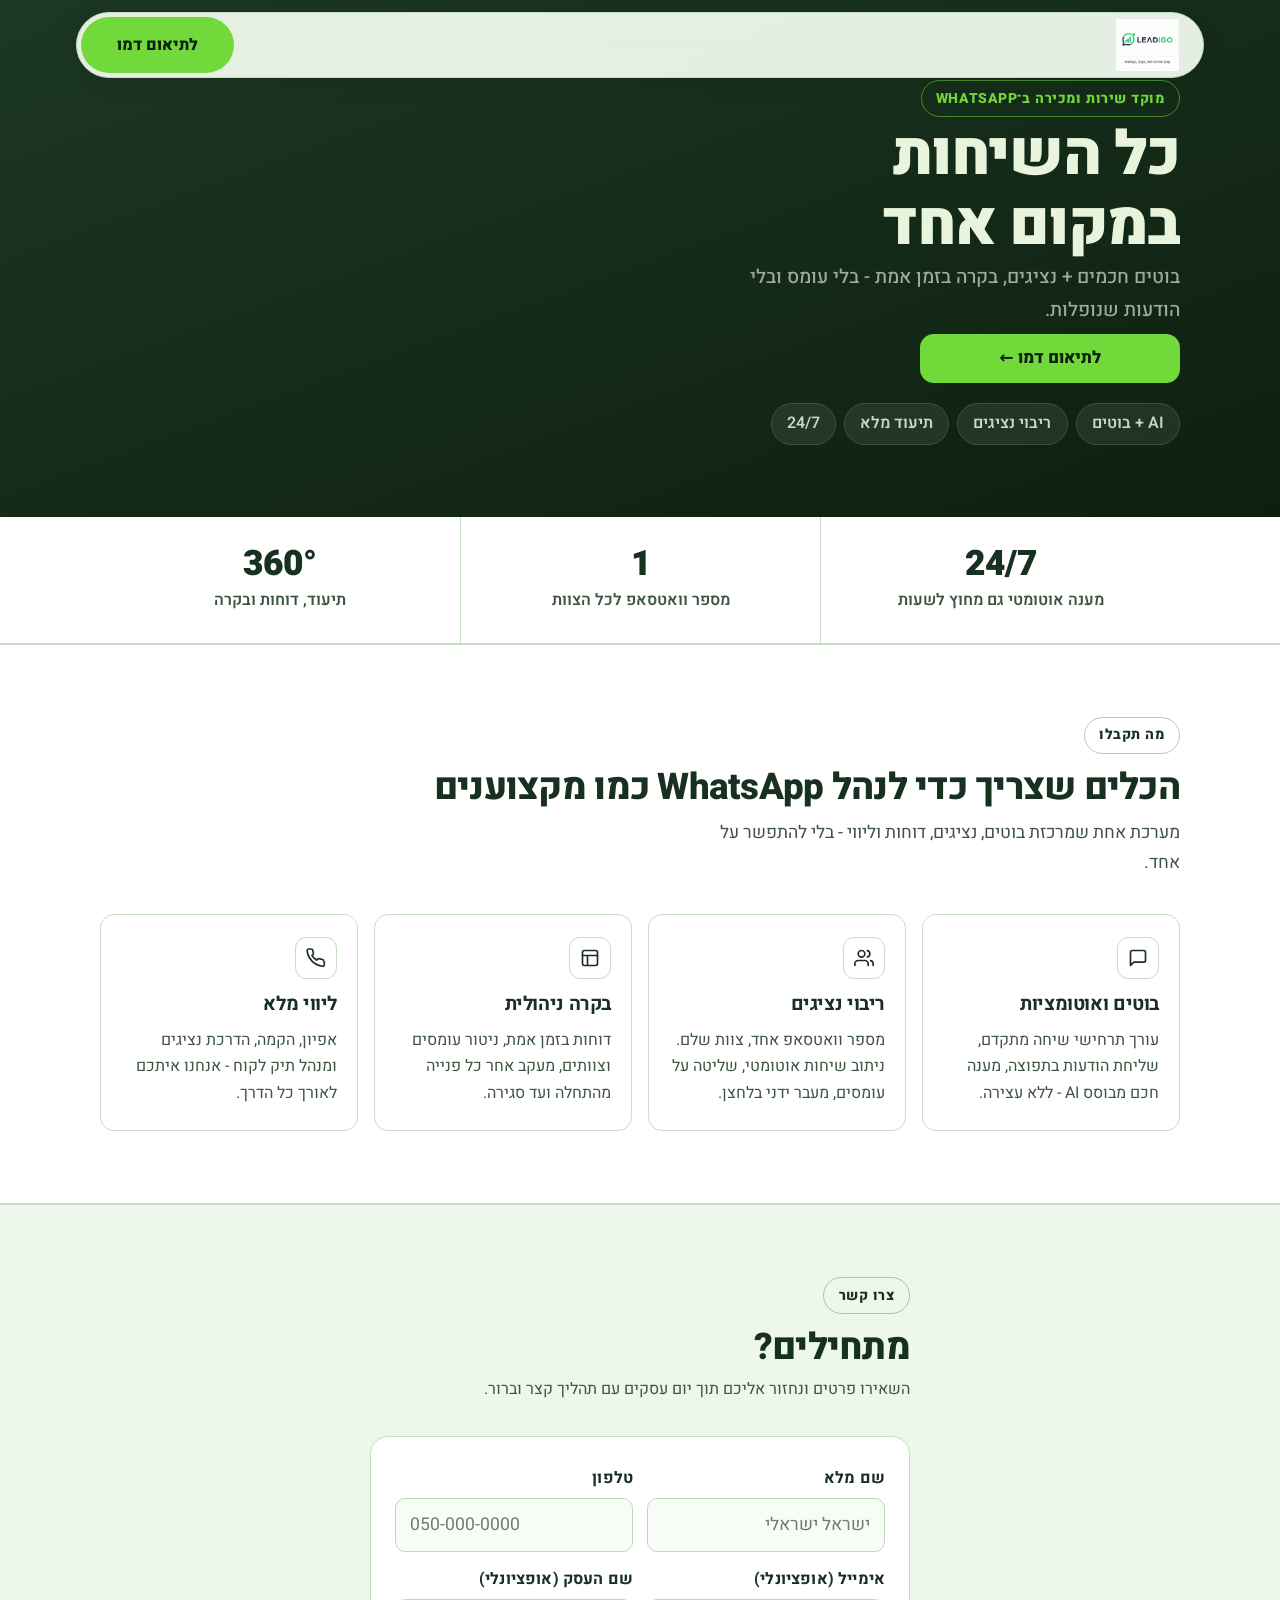
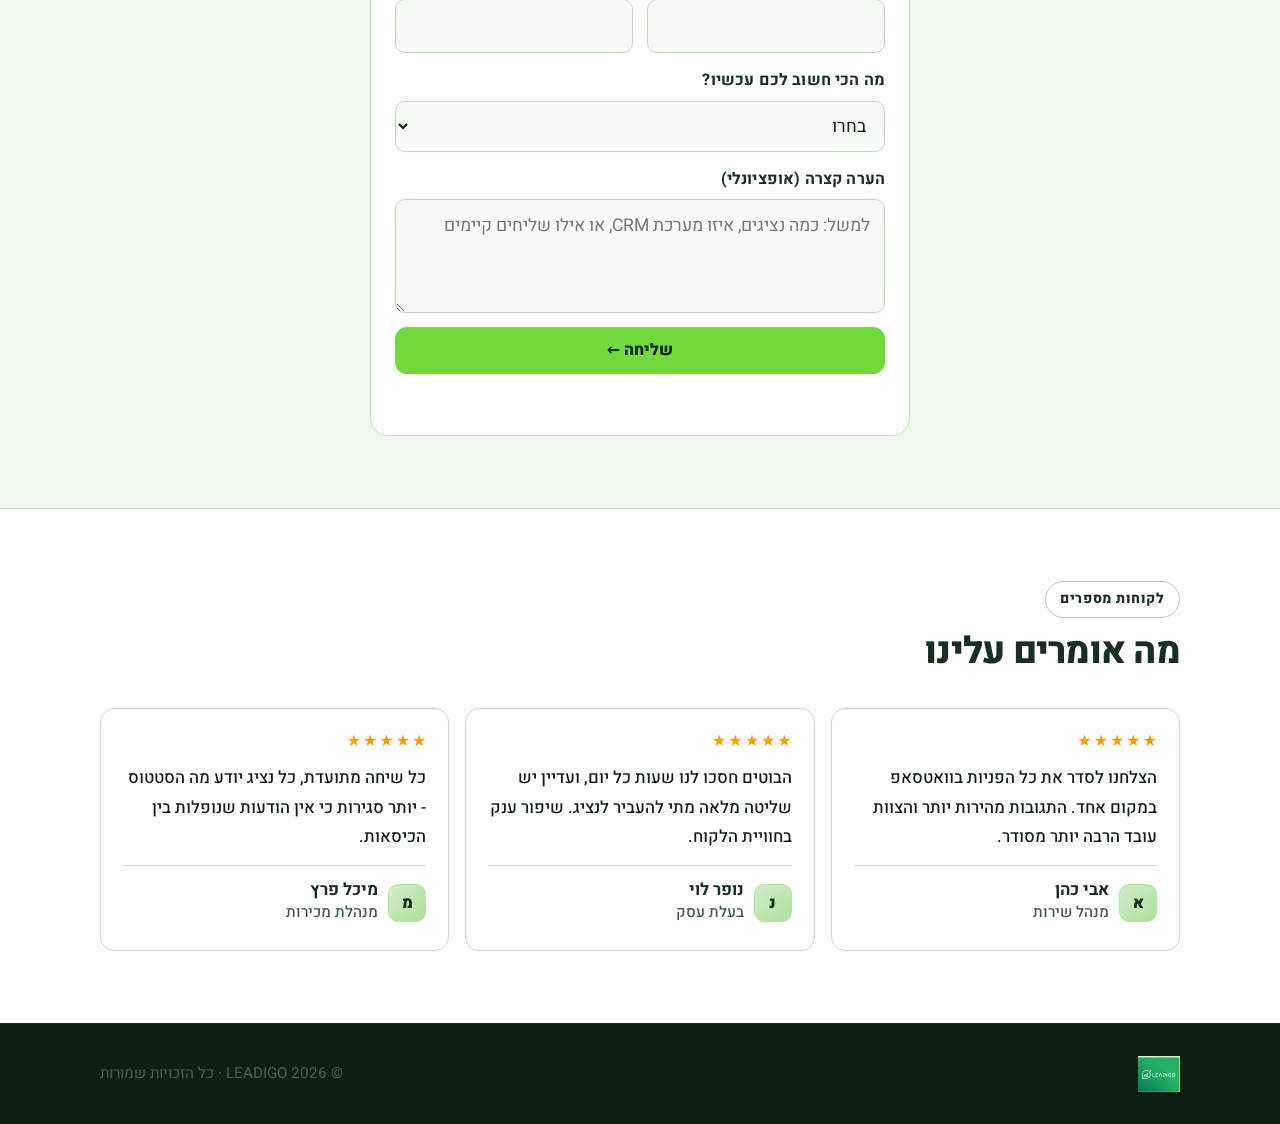
==== commit 87723656: "fix broken image refs to use existing leadigo_* brand files - favicon → leadigo_favicon_green.png - " ====
--- a/develop_folder/Leadigo/index.html
+++ b/develop_folder/Leadigo/index.html
@@ -5,7 +5,7 @@
     <meta name="viewport" content="width=device-width, initial-scale=1.0" />
     <meta name="description" content="LEADIGO - מערכת חכמה לניהול שירות ומכירה ב-WhatsApp: בוטים, אוטומציות, ריבוי נציגים, שליטה ובקרה." />
     <title>LEADIGO | מערכת לניהול שירות ומכירה ב-WhatsApp</title>
-    <link rel="icon" type="image/png" href="images/brand/logo_icon_on_white.png" />
+    <link rel="icon" type="image/png" href="images/brand/leadigo_favicon_green.png" />
     <link rel="preconnect" href="https://fonts.googleapis.com" />
     <link rel="preconnect" href="https://fonts.gstatic.com" crossorigin />
     <link href="https://fonts.googleapis.com/css2?family=Heebo:wght@400;500;600;700;800;900&display=swap" rel="stylesheet" />
@@ -18,7 +18,7 @@
     <header class="site-header">
       <div class="header__inner">
         <a class="logo" href="/" aria-label="LEADIGO">
-          <img class="logo__wordmark" src="images/brand/logo_wordmark_color.png" alt="Leadigo" />
+          <img class="logo__wordmark" src="images/brand/leadigo_logo_horizontal.png" alt="Leadigo" />
         </a>
         <a class="btn btn--primary btn--sm" href="#lead">לתיאום דמו</a>
       </div>
@@ -213,7 +213,7 @@
     <footer class="site-footer">
       <div class="container footer__inner">
         <a class="logo logo--footer" href="/" aria-label="LEADIGO">
-          <img src="images/brand/logo_wordmark_on_dark.png" alt="LEADIGO" class="footer__wordmark" width="220" />
+          <img src="images/brand/leadigo_logo_white_on_green.png" alt="LEADIGO" class="footer__wordmark" width="220" />
         </a>
         <p class="footer__copy">© <span id="y"></span> LEADIGO · כל הזכויות שמורות</p>
       </div>
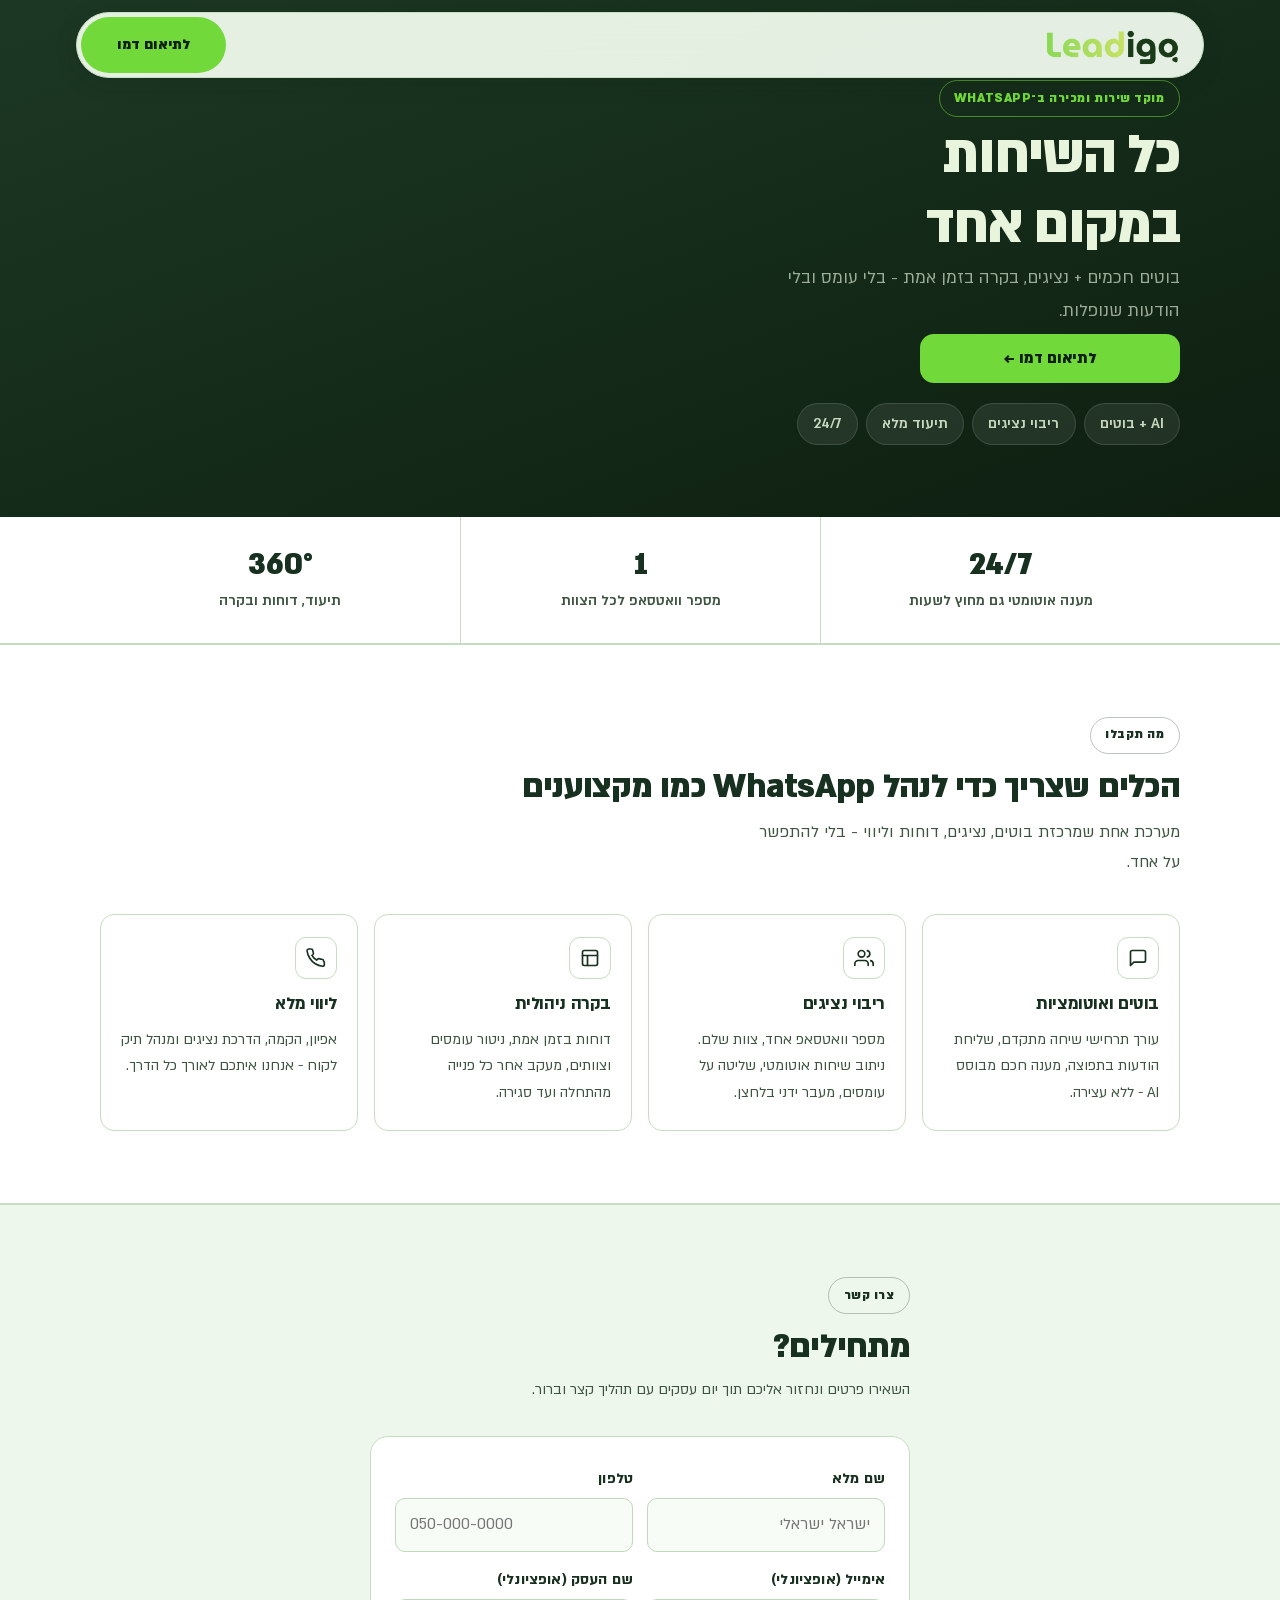
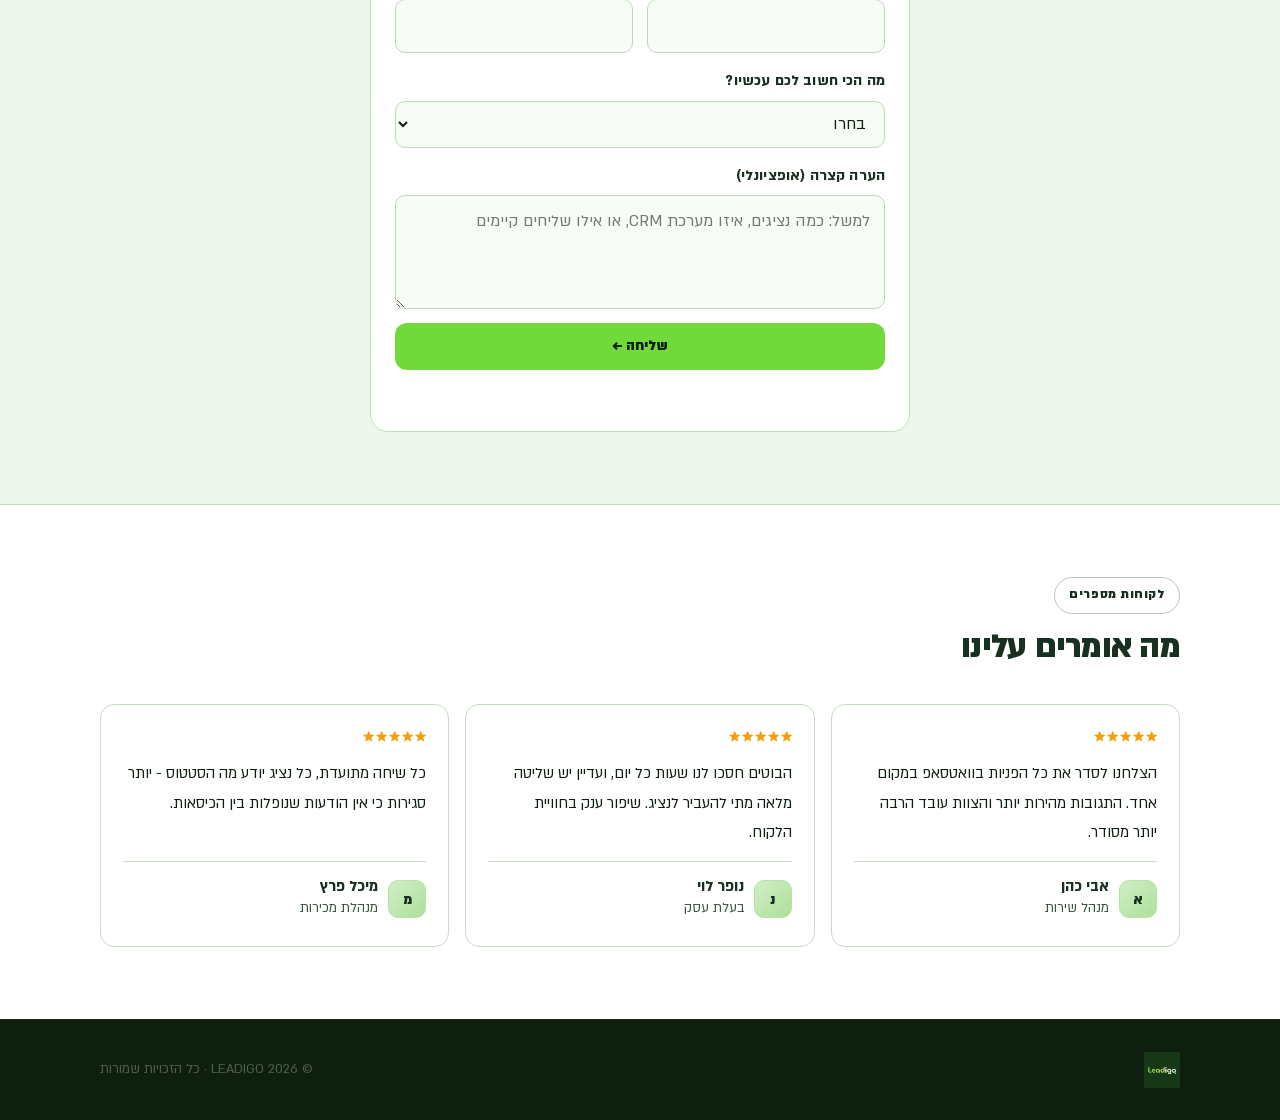
==== commit 12de3f47: "add new brand logos and Almoni fonts, restore HTML refs - add 6 new logo PNGs (logo_icon_on_white/da" ====
--- a/develop_folder/Leadigo/index.html
+++ b/develop_folder/Leadigo/index.html
@@ -5,7 +5,7 @@
     <meta name="viewport" content="width=device-width, initial-scale=1.0" />
     <meta name="description" content="LEADIGO - מערכת חכמה לניהול שירות ומכירה ב-WhatsApp: בוטים, אוטומציות, ריבוי נציגים, שליטה ובקרה." />
     <title>LEADIGO | מערכת לניהול שירות ומכירה ב-WhatsApp</title>
-    <link rel="icon" type="image/png" href="images/brand/leadigo_favicon_green.png" />
+    <link rel="icon" type="image/png" href="images/brand/logo_icon_on_white.png" />
     <link rel="preconnect" href="https://fonts.googleapis.com" />
     <link rel="preconnect" href="https://fonts.gstatic.com" crossorigin />
     <link href="https://fonts.googleapis.com/css2?family=Heebo:wght@400;500;600;700;800;900&display=swap" rel="stylesheet" />
@@ -18,7 +18,7 @@
     <header class="site-header">
       <div class="header__inner">
         <a class="logo" href="/" aria-label="LEADIGO">
-          <img class="logo__wordmark" src="images/brand/leadigo_logo_horizontal.png" alt="Leadigo" />
+          <img class="logo__wordmark" src="images/brand/logo_wordmark_color.png" alt="Leadigo" />
         </a>
         <a class="btn btn--primary btn--sm" href="#lead">לתיאום דמו</a>
       </div>
@@ -213,7 +213,7 @@
     <footer class="site-footer">
       <div class="container footer__inner">
         <a class="logo logo--footer" href="/" aria-label="LEADIGO">
-          <img src="images/brand/leadigo_logo_white_on_green.png" alt="LEADIGO" class="footer__wordmark" width="220" />
+          <img src="images/brand/logo_wordmark_on_dark.png" alt="LEADIGO" class="footer__wordmark" width="220" />
         </a>
         <p class="footer__copy">© <span id="y"></span> LEADIGO · כל הזכויות שמורות</p>
       </div>
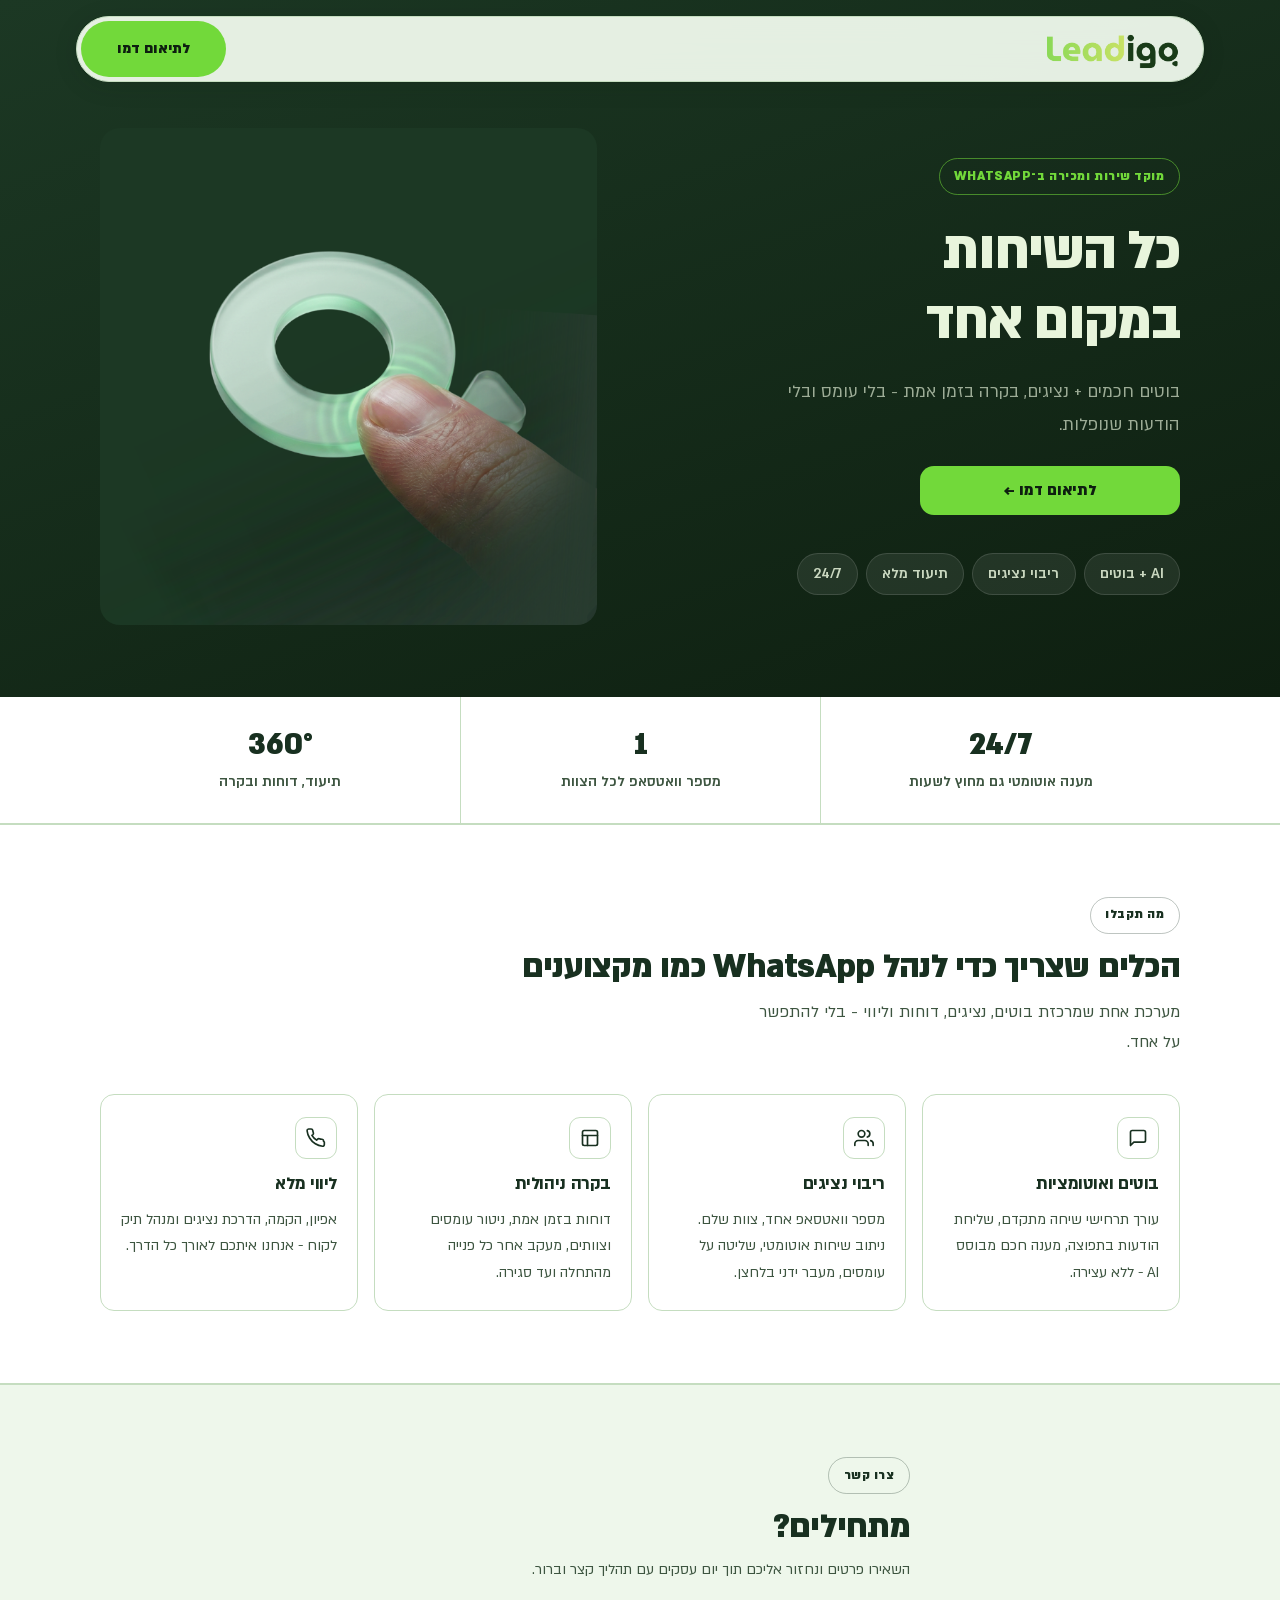
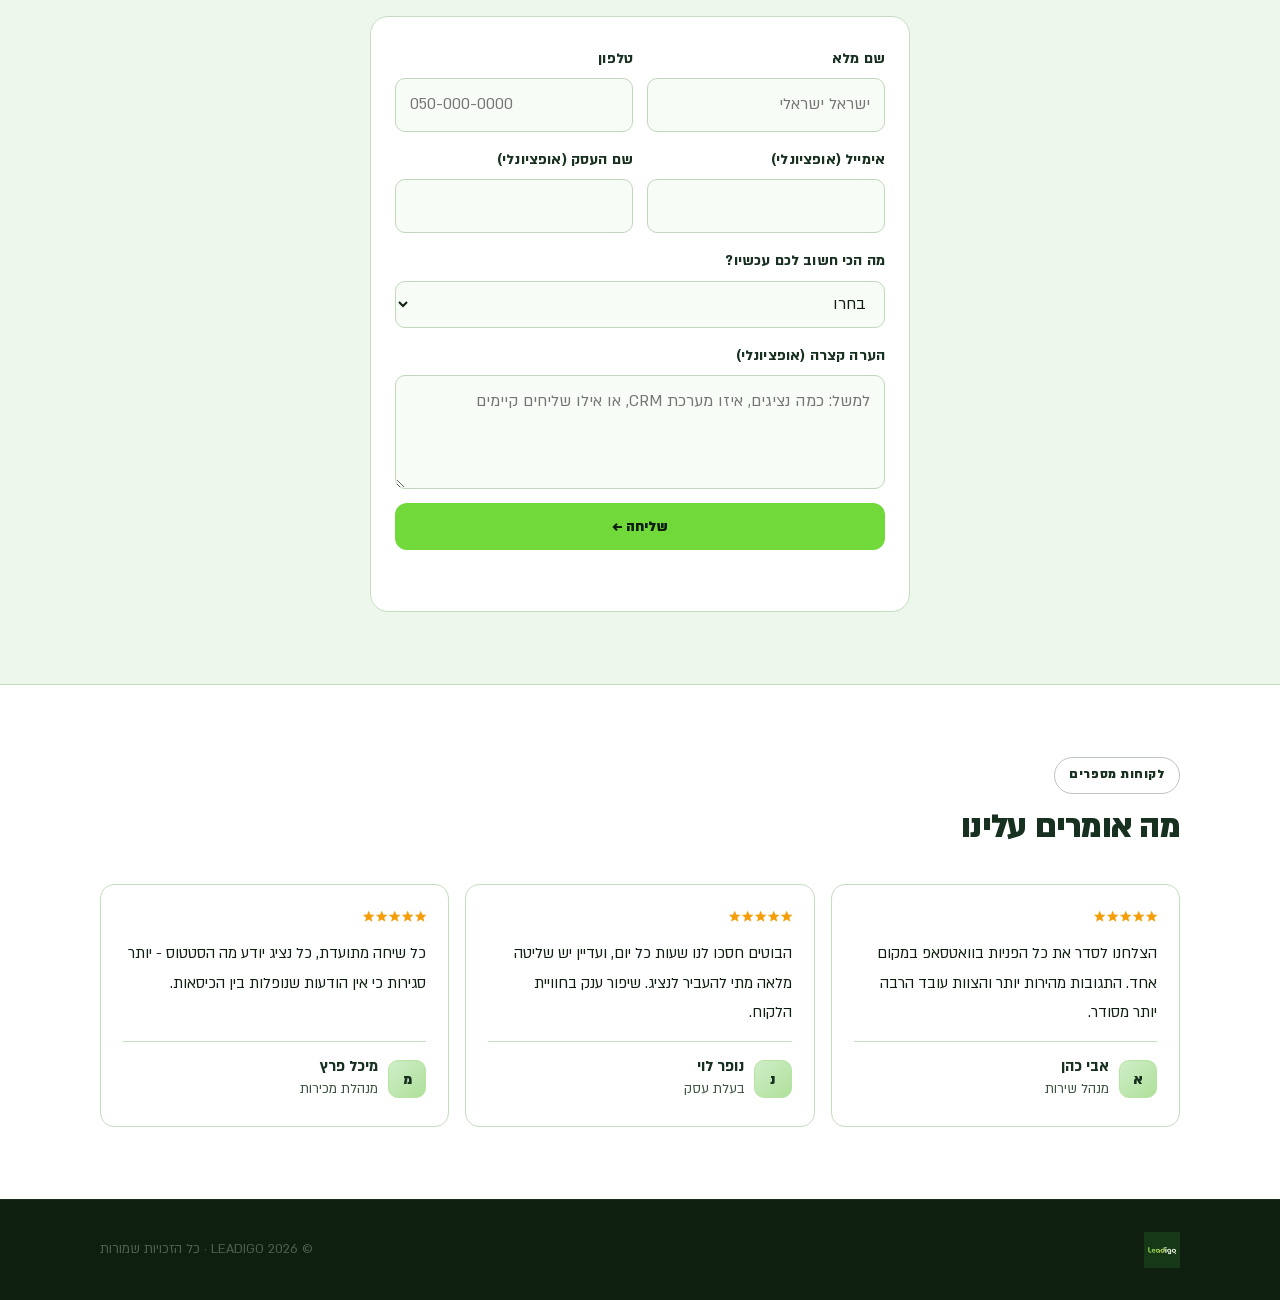
==== commit 85a0e1e0: "implement hero image: two-column desktop, peek fade on mobile Co-Authored-By: Claude Sonnet 4.6 <nor" ====
--- a/develop_folder/Leadigo/index.html
+++ b/develop_folder/Leadigo/index.html
@@ -41,6 +41,9 @@
               <li>24/7</li>
             </ul>
           </div>
+          <div class="hero__visual" aria-hidden="true">
+            <img src="images/hero.png" alt="" class="hero__img" />
+          </div>
         </div>
       </section>
 
--- a/develop_folder/Leadigo/css/styles.css
+++ b/develop_folder/Leadigo/css/styles.css
@@ -190,11 +190,11 @@
    ━━━━━━━━━━━━━━━━━━━━━━━━━━━━━━━━━━━━ */
 .site-header {
   position: fixed;
-  top: 12px;
+  top: 16px;
   left: 50%;
   transform: translateX(-50%);
   z-index: 100;
-  width: calc(100% - 32px);
+  width: calc(100% - 48px);
   max-width: calc(var(--max) + 48px);
   border-radius: 999px;
   background: rgba(238, 247, 235, 0.96);
@@ -269,14 +269,65 @@
    ━━━━━━━━━━━━━━━━━━━━━━━━━━━━━━━━━━━━ */
 .hero {
   background: linear-gradient(160deg, #1c3824 0%, var(--green-deep) 100%);
-  padding-top: calc(64px + 12px + 4px);
+  padding-top: calc(64px + 16px + 48px);
   padding-bottom: 72px;
+  overflow: hidden;
 }
 .hero__inner {
   display: flex;
   flex-direction: column;
   align-items: flex-start;
   gap: 18px;
+}
+.hero__content {
+  display: flex;
+  flex-direction: column;
+  align-items: flex-start;
+  gap: 18px;
+}
+.hero__visual {
+  width: 100%;
+  margin-top: 8px;
+  border-radius: 16px;
+  overflow: hidden;
+  position: relative;
+}
+.hero__visual::after {
+  content: "";
+  position: absolute;
+  inset: 0;
+  background: linear-gradient(to top, var(--green-deep) 0%, transparent 60%);
+  pointer-events: none;
+}
+.hero__img {
+  width: 100%;
+  height: 220px;
+  object-fit: cover;
+  object-position: top center;
+  display: block;
+}
+@media (min-width: 860px) {
+  .hero__inner {
+    flex-direction: row;
+    align-items: center;
+    gap: 56px;
+  }
+  .hero__content {
+    flex: 1 1 0;
+  }
+  .hero__visual {
+    flex: 0 0 46%;
+    max-width: 520px;
+    margin-top: 0;
+    border-radius: 20px;
+  }
+  .hero__visual::after { display: none; }
+  .hero__img {
+    width: 100%;
+    height: auto;
+    object-fit: cover;
+    object-position: center;
+  }
 }
 .hero h1 {
   max-width: 14ch;
@@ -598,3 +649,44 @@
   .btn { transition: none; }
   .btn--primary:hover { transform: none; filter: none; }
 }
+
+/* ━━━━━━━━━━━━━━━━━━━━━━━━━━━━━━━━━━━━
+   MOBILE TWEAKS (≤479px)
+   ━━━━━━━━━━━━━━━━━━━━━━━━━━━━━━━━━━━━ */
+@media (max-width: 479px) {
+
+  /* 1. Header — shrink wordmark, make CTA a normal small pill */
+  .site-header { top: 24px; width: calc(100% - 32px); }
+  .header__inner {
+    height: 56px;
+    padding-inline-start: 16px;
+    padding-inline-end: 8px;
+    justify-content: space-between;
+    gap: 8px;
+  }
+  .logo__wordmark { height: 36px; }
+
+  /* 2. Hero chips — 2x2 balanced grid */
+  .hero__chips {
+    display: grid;
+    grid-template-columns: 1fr 1fr;
+    gap: 8px;
+    margin-top: 16px;
+  }
+  .hero__chips li {
+    text-align: center;
+    padding: 0.45rem 0.5rem;
+    font-size: 0.95rem;
+  }
+
+  /* 3. Tighten hero bottom + stats spacing */
+  .hero {
+    padding-top: calc(56px + 24px + 40px);
+    padding-bottom: 40px;
+  }
+  .stat-item { padding: 18px 8px; }
+  .stat-item__label { font-size: 0.85rem; line-height: 1.35; }
+
+  /* 4. Hero CTA — slightly trimmer, still full-width for tap target */
+  .btn--hero { padding: 0.85rem 1.5rem; font-size: 1rem; }
+}
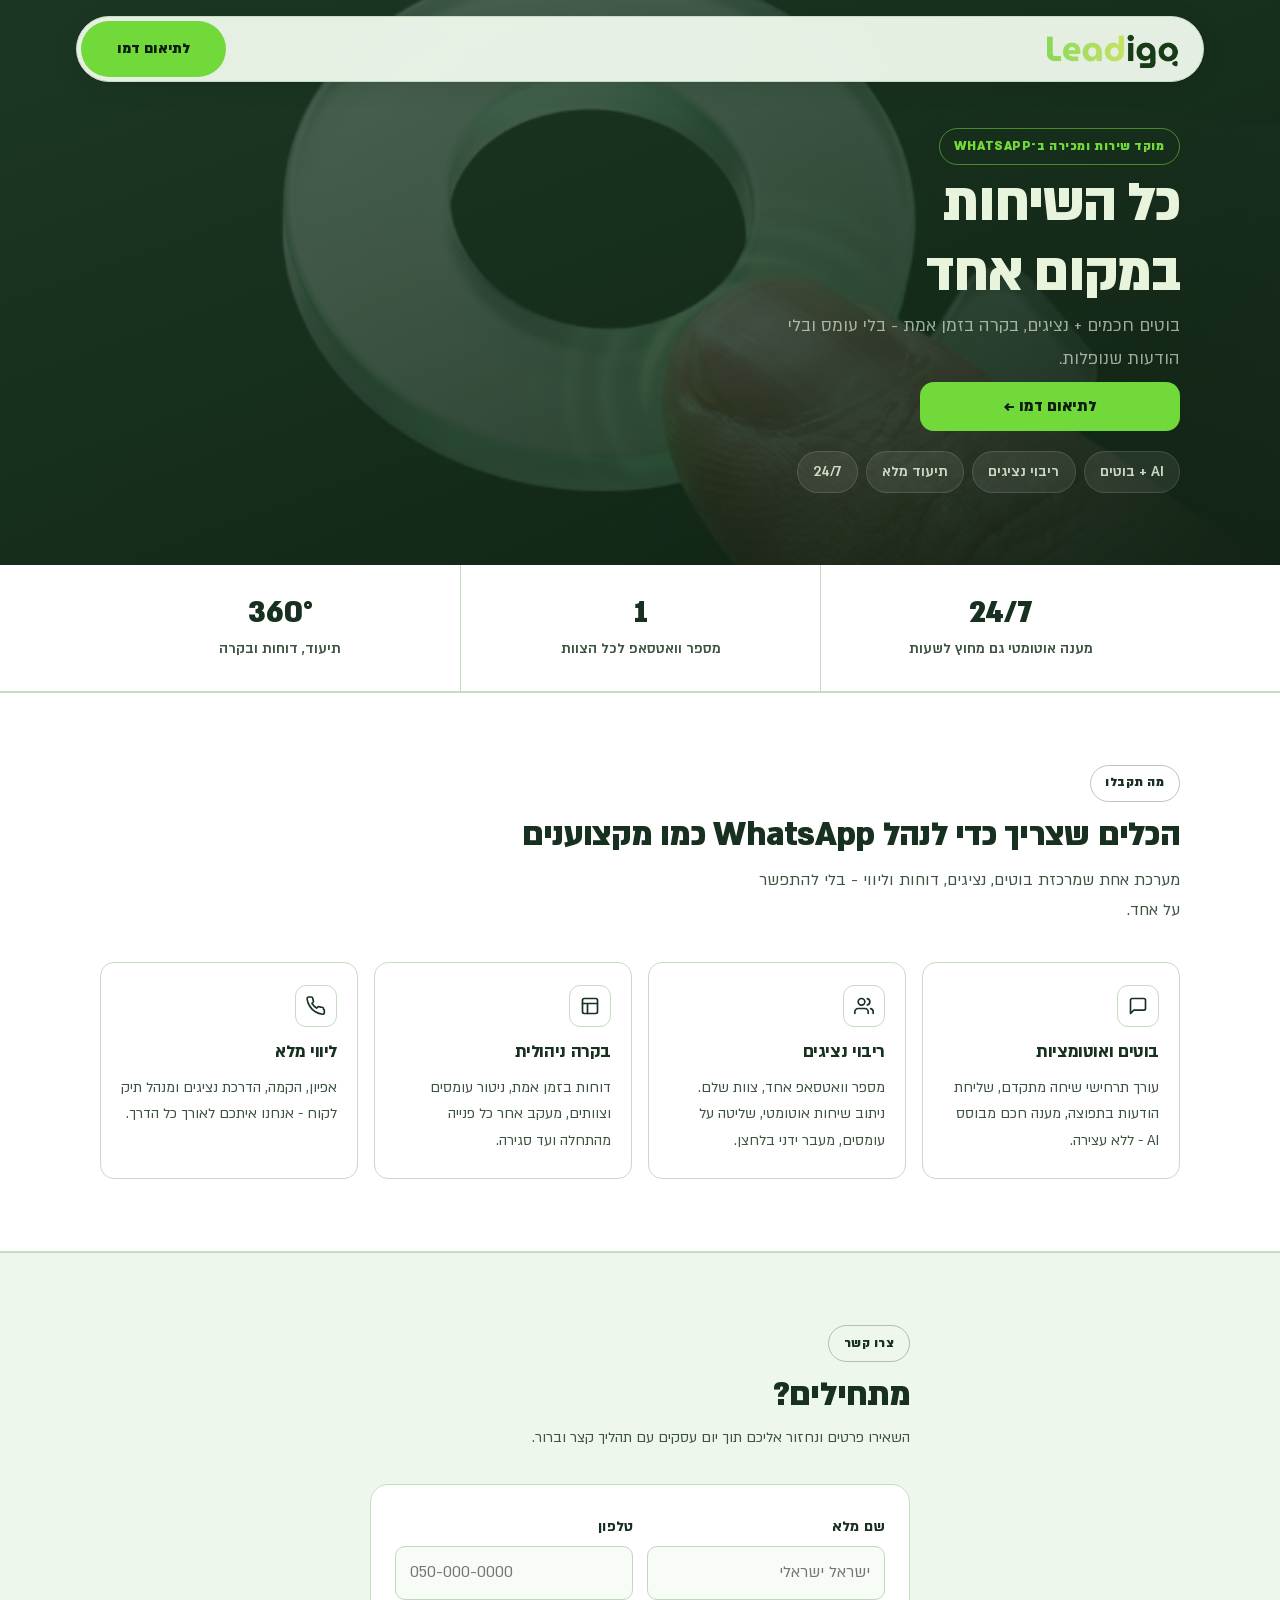
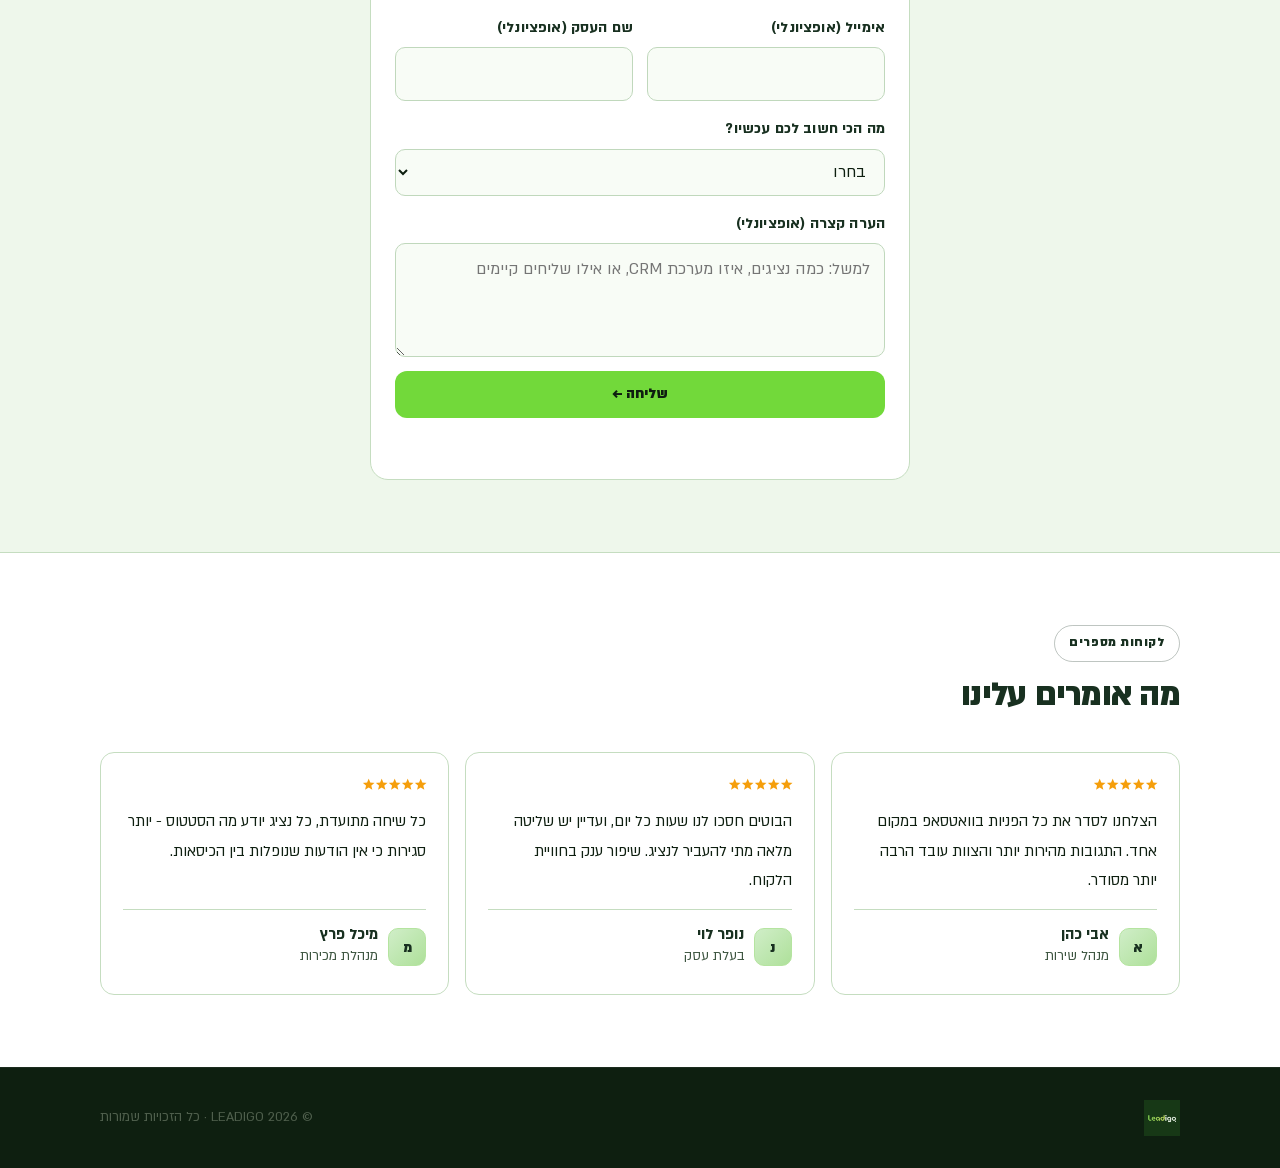
==== commit cc785e49: "Revert "implement hero image: two-column desktop, peek fade on mobile" This reverts commit 85a0e1e0f" ====
--- a/develop_folder/Leadigo/index.html
+++ b/develop_folder/Leadigo/index.html
@@ -41,9 +41,6 @@
               <li>24/7</li>
             </ul>
           </div>
-          <div class="hero__visual" aria-hidden="true">
-            <img src="images/hero.png" alt="" class="hero__img" />
-          </div>
         </div>
       </section>
 
--- a/develop_folder/Leadigo/css/styles.css
+++ b/develop_folder/Leadigo/css/styles.css
@@ -268,66 +268,17 @@
    HERO
    ━━━━━━━━━━━━━━━━━━━━━━━━━━━━━━━━━━━━ */
 .hero {
-  background: linear-gradient(160deg, #1c3824 0%, var(--green-deep) 100%);
+  background:
+    linear-gradient(160deg, rgba(28,56,36,0.72) 0%, rgba(14,31,16,0.82) 100%),
+    url("../images/hero.png") center / cover no-repeat;
   padding-top: calc(64px + 16px + 48px);
   padding-bottom: 72px;
-  overflow: hidden;
 }
 .hero__inner {
   display: flex;
   flex-direction: column;
   align-items: flex-start;
   gap: 18px;
-}
-.hero__content {
-  display: flex;
-  flex-direction: column;
-  align-items: flex-start;
-  gap: 18px;
-}
-.hero__visual {
-  width: 100%;
-  margin-top: 8px;
-  border-radius: 16px;
-  overflow: hidden;
-  position: relative;
-}
-.hero__visual::after {
-  content: "";
-  position: absolute;
-  inset: 0;
-  background: linear-gradient(to top, var(--green-deep) 0%, transparent 60%);
-  pointer-events: none;
-}
-.hero__img {
-  width: 100%;
-  height: 220px;
-  object-fit: cover;
-  object-position: top center;
-  display: block;
-}
-@media (min-width: 860px) {
-  .hero__inner {
-    flex-direction: row;
-    align-items: center;
-    gap: 56px;
-  }
-  .hero__content {
-    flex: 1 1 0;
-  }
-  .hero__visual {
-    flex: 0 0 46%;
-    max-width: 520px;
-    margin-top: 0;
-    border-radius: 20px;
-  }
-  .hero__visual::after { display: none; }
-  .hero__img {
-    width: 100%;
-    height: auto;
-    object-fit: cover;
-    object-position: center;
-  }
 }
 .hero h1 {
   max-width: 14ch;
